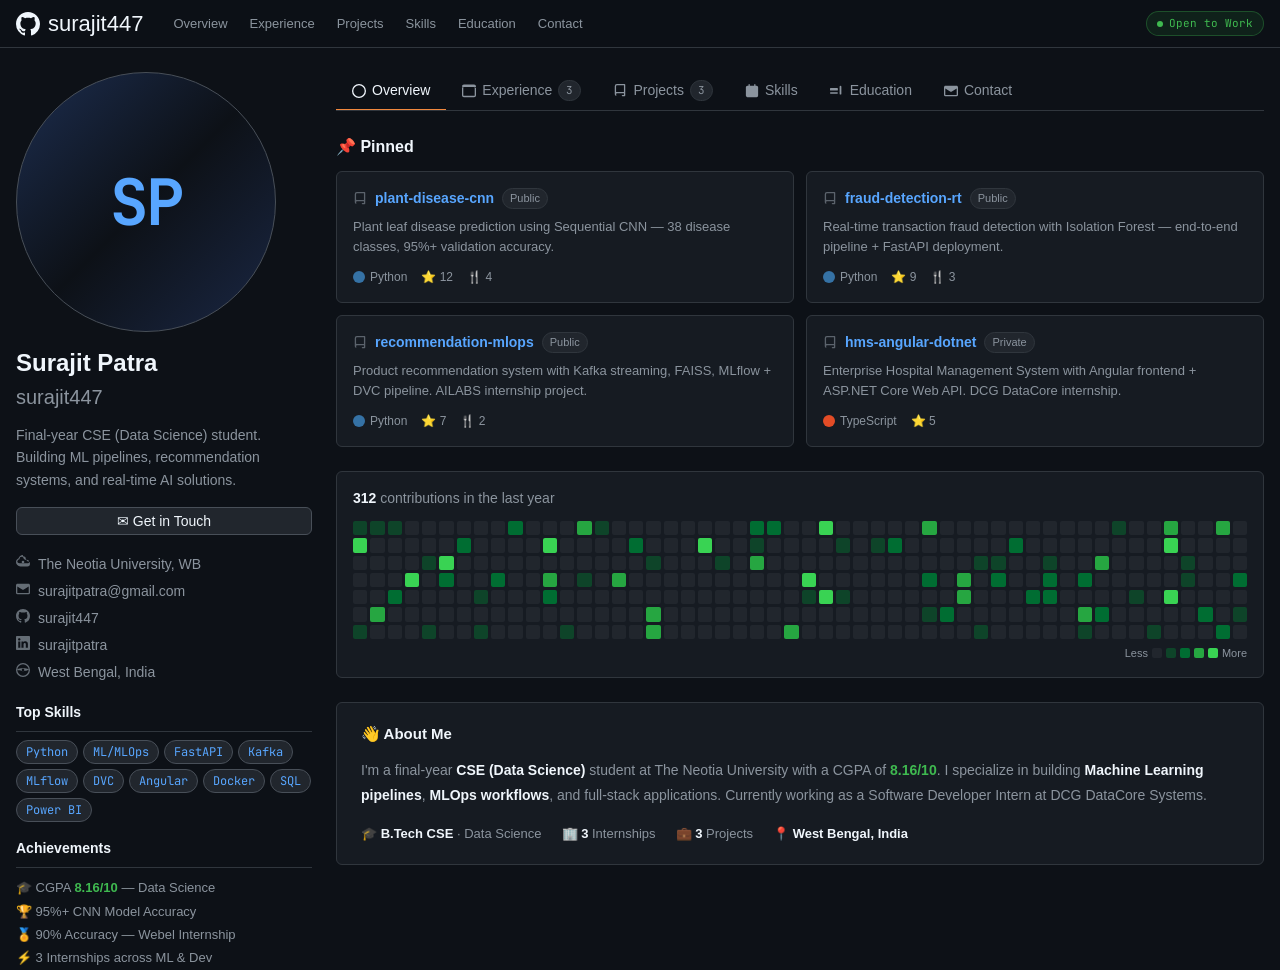
==== index.html @ 97f47a84 "Rename surajit_portfolio.html to index.html" ====
<!DOCTYPE html>
<html lang="en">
<head>
<meta charset="UTF-8">
<meta name="viewport" content="width=device-width, initial-scale=1.0">
<title>surajit447 — GitHub Portfolio</title>
<link href="https://fonts.googleapis.com/css2?family=JetBrains+Mono:wght@400;500&display=swap" rel="stylesheet">
<style>
*,*::before,*::after{box-sizing:border-box;margin:0;padding:0}
:root{
  --bg:#0d1117;
  --bg2:#161b22;
  --bg3:#21262d;
  --bg4:#30363d;
  --border:#30363d;
  --border2:#484f58;
  --text:#f0f6fc;
  --muted:#8b949e;
  --accent:#58a6ff;
  --accent-hover:#79c0ff;
  --green:#3fb950;
  --green2:#238636;
  --green-bg:rgba(35,134,54,0.15);
  --yellow:#e3b341;
  --orange:#f0883e;
  --pink:#ff7b72;
  --purple:#bc8cff;
  --mono:'JetBrains Mono',monospace;
  --sans:-apple-system,BlinkMacSystemFont,'Segoe UI','Noto Sans',Helvetica,Arial,sans-serif;
}
html{scroll-behavior:smooth}
body{font-family:var(--sans);background:var(--bg);color:var(--text);font-size:14px;line-height:1.5;min-height:100vh}
::-webkit-scrollbar{width:6px;height:6px}
::-webkit-scrollbar-track{background:var(--bg)}
::-webkit-scrollbar-thumb{background:var(--bg4);border-radius:3px}
a{color:var(--accent);text-decoration:none}
a:hover{color:var(--accent-hover);text-decoration:underline}

/* ── TOP NAV ── */
#topnav{
  position:sticky;top:0;z-index:200;
  background:rgba(13,17,23,0.95);
  backdrop-filter:blur(10px);
  border-bottom:1px solid var(--border);
  height:48px;display:flex;align-items:center;
  padding:0 16px;gap:12px;
}
.nav-logo{
  display:flex;align-items:center;gap:8px;
  font-size:22px;color:var(--text);margin-right:8px;
}
.nav-links{display:flex;gap:2px;align-items:center}
.nav-item{
  color:var(--muted);font-size:13px;font-weight:500;
  padding:6px 10px;border-radius:6px;cursor:pointer;
  transition:all 0.15s;text-decoration:none;
}
.nav-item:hover{color:var(--text);background:var(--bg3);text-decoration:none}
.nav-item.active{color:var(--text)}
.nav-spacer{flex:1}
.nav-badge{
  background:var(--green-bg);color:var(--green);
  border:1px solid rgba(63,185,80,0.3);
  font-size:11px;font-family:var(--mono);
  padding:3px 10px;border-radius:20px;
  display:flex;align-items:center;gap:6px;
}
.pulse-dot{width:6px;height:6px;border-radius:50%;background:var(--green);animation:pulse 2s infinite}
@keyframes pulse{0%,100%{opacity:1;transform:scale(1)}50%{opacity:.6;transform:scale(1.4)}}

/* ── LAYOUT ── */
.container{max-width:1280px;margin:0 auto;padding:0 16px}
.layout{display:grid;grid-template-columns:296px 1fr;gap:24px;padding-top:24px;align-items:start}

/* ── PROFILE SIDEBAR ── */
.profile-card{position:sticky;top:72px}
.avatar{
  width:100%;aspect-ratio:1;border-radius:50%;
  background:linear-gradient(135deg,#1c2d4f 0%,#0d1117 50%,#1a2744 100%);
  border:1px solid var(--border2);
  display:flex;align-items:center;justify-content:center;
  margin-bottom:16px;overflow:hidden;
  font-size:64px;font-weight:700;color:var(--accent);
  font-family:var(--mono);letter-spacing:-2px;
  max-width:260px;
}
.profile-name{font-size:24px;font-weight:600;color:var(--text);line-height:1.25;margin-bottom:4px}
.profile-handle{font-size:20px;color:var(--muted);font-weight:300;margin-bottom:12px}
.profile-bio{font-size:14px;color:var(--muted);line-height:1.6;margin-bottom:16px}
.follow-btn{
  width:100%;padding:5px 16px;border-radius:6px;
  border:1px solid var(--border2);background:var(--bg3);
  color:var(--text);font-size:14px;font-weight:500;
  cursor:pointer;transition:all 0.15s;margin-bottom:16px;
  font-family:var(--sans);
}
.follow-btn:hover{background:var(--bg4);border-color:var(--border2)}

/* Profile details list */
.profile-details{list-style:none;font-size:14px;margin-bottom:16px}
.profile-details li{
  display:flex;align-items:flex-start;gap:8px;
  color:var(--muted);padding:3px 0;
}
.profile-details li svg{flex-shrink:0;margin-top:1px;opacity:.7}
.profile-details li a{color:var(--muted)}
.profile-details li a:hover{color:var(--accent)}
.pd-text{word-break:break-all}

.profile-section-title{
  font-size:14px;font-weight:600;color:var(--text);
  margin-bottom:8px;padding-bottom:8px;
  border-bottom:1px solid var(--border);
}

/* Skills in sidebar */
.skill-pills{display:flex;flex-wrap:wrap;gap:5px;margin-bottom:16px}
.pill{
  font-size:12px;font-family:var(--mono);
  background:var(--bg3);color:var(--accent);
  border:1px solid var(--border2);
  padding:2px 9px;border-radius:20px;
  transition:all 0.15s;
}
.pill:hover{background:var(--bg4);border-color:var(--accent)}

/* ── MAIN CONTENT ── */
.main-content{}

/* Profile tabs */
.profile-tabs{
  display:flex;border-bottom:1px solid var(--border);
  margin-bottom:24px;gap:0;overflow-x:auto;
}
.tab-item{
  display:flex;align-items:center;gap:6px;
  padding:8px 16px;font-size:14px;
  color:var(--muted);cursor:pointer;
  border-bottom:2px solid transparent;
  margin-bottom:-1px;white-space:nowrap;
  transition:color 0.15s;
}
.tab-item:hover{color:var(--text);background:var(--bg3)}
.tab-item.active{color:var(--text);border-bottom-color:var(--orange);font-weight:500}
.tab-count{
  background:var(--bg3);color:var(--muted);
  font-size:11px;padding:1px 7px;border-radius:20px;
  border:1px solid var(--border);font-family:var(--mono);
}

.tab-pane{display:none}
.tab-pane.active{display:block}

/* ── PINNED / OVERVIEW ── */
.pinned-grid{display:grid;grid-template-columns:1fr 1fr;gap:12px;margin-bottom:24px}
.repo-card{
  background:var(--bg2);border:1px solid var(--border);
  border-radius:6px;padding:16px;
  display:flex;flex-direction:column;gap:8px;
  transition:border-color 0.2s;
}
.repo-card:hover{border-color:var(--border2)}
.repo-header{display:flex;align-items:center;gap:8px}
.repo-icon{font-size:14px;opacity:.6}
.repo-name{font-size:14px;font-weight:600;color:var(--accent)}
.repo-name:hover{text-decoration:underline}
.repo-desc{font-size:13px;color:var(--muted);line-height:1.5;flex:1}
.repo-footer{display:flex;align-items:center;gap:14px;font-size:12px;color:var(--muted);margin-top:4px}
.lang-dot{width:12px;height:12px;border-radius:50%;flex-shrink:0}
.repo-stat{display:flex;align-items:center;gap:4px}
.topic-chip{
  font-size:11px;font-family:var(--mono);
  background:rgba(56,139,253,0.1);color:var(--accent);
  padding:2px 8px;border-radius:20px;
}

/* Contribution section */
.contrib-header{display:flex;justify-content:space-between;align-items:center;margin-bottom:12px}
.contrib-title{font-size:14px;color:var(--muted)}
.contrib-title b{color:var(--text)}
.contrib-grid{
  display:grid;
  grid-template-columns:repeat(52,1fr);
  gap:3px;margin-bottom:6px;
}
.contrib-cell{
  aspect-ratio:1;border-radius:2px;
  background:var(--bg3);
  transition:all 0.1s;cursor:default;
}
.c1{background:#0e4429}
.c2{background:#006d32}
.c3{background:#26a641}
.c4{background:#39d353}
.contrib-legend{display:flex;align-items:center;gap:4px;justify-content:flex-end;font-size:11px;color:var(--muted)}
.legend-cell{width:10px;height:10px;border-radius:2px}

/* ── REPOS / EXPERIENCE ── */
.experience-list{display:flex;flex-direction:column;gap:0;border:1px solid var(--border);border-radius:6px;overflow:hidden;margin-bottom:24px}
.exp-item{
  padding:20px 24px;border-bottom:1px solid var(--border);
  transition:background 0.15s;
}
.exp-item:last-child{border-bottom:none}
.exp-item:hover{background:rgba(255,255,255,0.02)}
.exp-top{display:flex;justify-content:space-between;align-items:flex-start;gap:12px;margin-bottom:6px;flex-wrap:wrap}
.exp-role{font-size:16px;font-weight:600;color:var(--text)}
.exp-date{
  font-family:var(--mono);font-size:12px;color:var(--muted);
  background:var(--bg3);border:1px solid var(--border);
  padding:2px 10px;border-radius:20px;white-space:nowrap;
}
.exp-company{
  font-size:13px;color:var(--accent);font-weight:500;margin-bottom:4px;
}
.exp-project{
  font-family:var(--mono);font-size:12px;color:var(--muted);
  background:var(--bg3);border:1px solid var(--border);
  display:inline-block;padding:2px 8px;border-radius:4px;margin-bottom:12px;
}
.exp-bullets{padding-left:18px;margin-bottom:12px}
.exp-bullets li{color:var(--muted);font-size:13px;margin-bottom:5px;line-height:1.6}
.exp-bullets li strong{color:var(--text);font-weight:500}

/* ── PROJECTS ── */
.projects-list{border:1px solid var(--border);border-radius:6px;overflow:hidden;margin-bottom:24px}
.proj-item{
  padding:20px 24px;border-bottom:1px solid var(--border);
  transition:background 0.15s;
}
.proj-item:last-child{border-bottom:none}
.proj-item:hover{background:rgba(255,255,255,0.02)}
.proj-top2{display:flex;justify-content:space-between;align-items:flex-start;gap:12px;margin-bottom:8px;flex-wrap:wrap}
.proj-name2{
  display:flex;align-items:center;gap:8px;
  font-size:16px;font-weight:600;color:var(--accent);
}
.proj-name2 span{font-size:15px;opacity:.7}
.proj-label{
  font-family:var(--mono);font-size:11px;
  padding:2px 10px;border-radius:20px;
}
.lbl-ml{background:rgba(188,140,255,0.12);color:var(--purple);border:1px solid rgba(188,140,255,0.25)}
.lbl-mlops{background:rgba(63,185,80,0.12);color:var(--green);border:1px solid rgba(63,185,80,0.25)}
.lbl-net{background:rgba(88,166,255,0.12);color:var(--accent);border:1px solid rgba(88,166,255,0.25)}
.proj-desc2{font-size:13px;color:var(--muted);line-height:1.65;margin-bottom:10px}
.proj-metric{
  font-family:var(--mono);font-size:12px;
  color:var(--green);background:var(--green-bg);
  border:1px solid rgba(63,185,80,0.25);
  padding:3px 10px;border-radius:6px;
  display:inline-block;margin-bottom:12px;
}
.chips2{display:flex;flex-wrap:wrap;gap:5px}
.chip2{
  font-family:var(--mono);font-size:11px;
  background:rgba(88,166,255,0.08);color:var(--accent);
  border:1px solid rgba(88,166,255,0.15);
  padding:2px 9px;border-radius:20px;
}

/* ── SKILLS ── */
.skills-section{border:1px solid var(--border);border-radius:6px;overflow:hidden;margin-bottom:24px}
.skill-group{
  padding:16px 24px;border-bottom:1px solid var(--border);
  display:flex;align-items:flex-start;gap:16px;flex-wrap:wrap;
}
.skill-group:last-child{border-bottom:none}
.sg-label{
  font-size:12px;font-family:var(--mono);color:var(--muted);
  width:160px;flex-shrink:0;padding-top:3px;
}
.sg-tags{display:flex;flex-wrap:wrap;gap:6px}
.sg-tag{
  font-family:var(--mono);font-size:12px;
  background:var(--bg3);color:var(--text);
  border:1px solid var(--border2);
  padding:3px 10px;border-radius:6px;
  transition:all 0.15s;
}
.sg-tag:hover{border-color:var(--accent);color:var(--accent);background:rgba(88,166,255,0.05)}

/* ── EDUCATION ── */
.edu-list{display:flex;flex-direction:column;gap:12px;margin-bottom:24px}
.edu-card{
  background:var(--bg2);border:1px solid var(--border);
  border-radius:6px;padding:16px 20px;
  display:flex;justify-content:space-between;align-items:center;
  gap:16px;transition:border-color 0.2s;flex-wrap:wrap;
}
.edu-card:hover{border-color:var(--border2)}
.edu-card.top{border-left:3px solid var(--accent)}
.edu-deg{font-size:15px;font-weight:600;color:var(--text);margin-bottom:2px}
.edu-school{font-size:13px;color:var(--accent);margin-bottom:2px}
.edu-year{font-size:12px;color:var(--muted);font-family:var(--mono)}
.edu-score{text-align:right;flex-shrink:0}
.score-num{font-size:22px;font-weight:700;color:var(--green);font-family:var(--mono);line-height:1}
.score-sub{font-size:11px;color:var(--muted);font-family:var(--mono);margin-top:2px}

/* Workshop cards */
.ws-grid2{display:grid;grid-template-columns:repeat(3,1fr);gap:12px;margin-bottom:24px}
.ws-card2{
  background:var(--bg2);border:1px solid var(--border);
  border-radius:6px;padding:16px;
  transition:border-color 0.2s,transform 0.2s;
}
.ws-card2:hover{border-color:var(--accent);transform:translateY(-2px)}
.ws-emoji{font-size:20px;margin-bottom:10px}
.ws-title2{font-size:13px;font-weight:600;color:var(--text);margin-bottom:6px}
.ws-desc2{font-size:12px;color:var(--muted);line-height:1.6}

/* ── CONTACT ── */
.contact-grid2{display:grid;grid-template-columns:repeat(2,1fr);gap:12px}
.cc2{
  background:var(--bg2);border:1px solid var(--border);
  border-radius:6px;padding:16px 18px;
  display:flex;align-items:center;gap:14px;
  text-decoration:none;transition:all 0.2s;color:var(--text);
}
.cc2:hover{border-color:var(--accent);background:rgba(88,166,255,0.04);text-decoration:none;color:var(--text)}
.cc2-icon{
  width:36px;height:36px;border-radius:6px;
  border:1px solid var(--border2);background:var(--bg3);
  display:flex;align-items:center;justify-content:center;
  font-size:16px;flex-shrink:0;
}
.cc2-lbl{font-size:11px;color:var(--muted);font-family:var(--mono);margin-bottom:2px}
.cc2-val{font-size:13px;color:var(--text);font-weight:500}

/* ── SECTION HEADER ── */
.section-head{
  display:flex;align-items:center;justify-content:space-between;
  margin-bottom:12px;
}
.sh-title{font-size:16px;font-weight:600;color:var(--text)}
.sh-sub{font-size:13px;color:var(--muted)}

/* Divider */
.divider{height:1px;background:var(--border);margin:24px 0}

/* Empty state notice */
.overview-contrib{
  background:var(--bg2);border:1px solid var(--border);
  border-radius:6px;padding:16px;margin-bottom:24px;
}

/* ── MOBILE HAMBURGER ── */
.hamburger{
  display:none;
  background:none;border:1px solid var(--border2);
  border-radius:6px;padding:5px 8px;cursor:pointer;color:var(--text);
  font-size:16px;line-height:1;
}
.mobile-profile{display:none}

/* ── RESPONSIVE ── */
/* Tablet */
@media(max-width:1012px){
  .layout{grid-template-columns:240px 1fr;gap:16px}
  .pinned-grid{grid-template-columns:1fr}
  .ws-grid2{grid-template-columns:1fr 1fr}
}
/* Small tablet / large phone */
@media(max-width:768px){
  .layout{
    grid-template-columns:1fr;
    padding-top:0;
  }
  .profile-card{
    display:none;
    position:fixed;top:48px;left:0;right:0;bottom:0;
    background:var(--bg);z-index:150;
    overflow-y:auto;padding:20px 16px 40px;
    border-top:1px solid var(--border);
  }
  .profile-card.open{display:block}
  .avatar{max-width:80px;font-size:32px;margin-bottom:12px}
  .hamburger{display:block}
  .mobile-profile{
    display:flex;align-items:center;gap:10px;
    padding:12px 16px;border-bottom:1px solid var(--border);
    margin-bottom:0;
  }
  .mp-avatar{
    width:32px;height:32px;border-radius:50%;
    background:linear-gradient(135deg,#1c2d4f,#0d1117);
    border:1px solid var(--border2);
    display:flex;align-items:center;justify-content:center;
    font-size:13px;font-weight:700;color:var(--accent);
    font-family:var(--mono);
  }
  .mp-name{font-size:14px;font-weight:600;color:var(--text)}
  .mp-handle{font-size:12px;color:var(--muted)}
  .main-content{padding:16px}
  .profile-tabs{margin-bottom:16px}
  .ws-grid2{grid-template-columns:1fr}
  .contact-grid2{grid-template-columns:1fr}
  .pinned-grid{grid-template-columns:1fr}
  .nav-links{display:none}
  .container{padding:0}
  .exp-top{flex-direction:column;gap:6px}
  .sg-label{width:100%;margin-bottom:4px}
  .skill-group{flex-direction:column;gap:8px}
}
@media(max-width:480px){
  .profile-name{font-size:20px}
  .tab-item{padding:8px 10px;font-size:13px}
  .exp-role{font-size:14px}
  .proj-name2{font-size:14px}
  .edu-card{flex-direction:column;align-items:flex-start}
  .edu-score{text-align:left}
}

/* Animations */
@keyframes fadeIn{from{opacity:0;transform:translateY(10px)}to{opacity:1;transform:none}}
.tab-pane.active{animation:fadeIn .2s ease}
</style>
</head>
<body>

<!-- TOP NAV -->
<header id="topnav">
  <div class="nav-logo">
    <svg height="24" viewBox="0 0 16 16" width="24" fill="currentColor"><path d="M8 0c4.42 0 8 3.58 8 8a8.013 8.013 0 0 1-5.45 7.59c-.4.08-.55-.17-.55-.38 0-.27.01-1.13.01-2.2 0-.75-.25-1.23-.54-1.48 1.78-.2 3.65-.88 3.65-3.95 0-.88-.31-1.59-.82-2.15.08-.2.36-1.02-.08-2.12 0 0-.67-.22-2.2.82-.64-.18-1.32-.27-2-.27-.68 0-1.36.09-2 .27-1.53-1.03-2.2-.82-2.2-.82-.44 1.1-.16 1.92-.08 2.12-.51.56-.82 1.28-.82 2.15 0 3.06 1.86 3.75 3.64 3.95-.23.2-.44.55-.51 1.07-.46.21-1.61.55-2.33-.66-.15-.24-.6-.83-1.23-.82-.67.01-.27.38.01.53.34.19.73.9.82 1.13.16.45.68 1.31 2.69.94 0 .67.01 1.3.01 1.49 0 .21-.15.45-.55.38A7.995 7.995 0 0 1 0 8c0-4.42 3.58-8 8-8Z"/></svg>
    surajit447
  </div>
  <div class="nav-links">
    <a class="nav-item" href="#overview" onclick="switchTab('overview')">Overview</a>
    <a class="nav-item" href="#experience" onclick="switchTab('experience')">Experience</a>
    <a class="nav-item" href="#projects" onclick="switchTab('projects')">Projects</a>
    <a class="nav-item" href="#skills" onclick="switchTab('skills')">Skills</a>
    <a class="nav-item" href="#education" onclick="switchTab('education')">Education</a>
    <a class="nav-item" href="#contact" onclick="switchTab('contact')">Contact</a>
  </div>
  <div class="nav-spacer"></div>
  <div class="nav-badge"><span class="pulse-dot"></span>Open to Work</div>
  <button class="hamburger" id="mobileMenuBtn" onclick="toggleMobile()" aria-label="Menu">☰</button>
</header>

<!-- MOBILE PROFILE STRIP -->
<div class="mobile-profile">
  <div class="mp-avatar">SP</div>
  <div>
    <div class="mp-name">Surajit Patra</div>
    <div class="mp-handle">@surajit447 · ML / MLOps Engineer</div>
  </div>
</div>

<div class="container">
<div class="layout">

  <!-- ── PROFILE SIDEBAR ── -->
  <aside class="profile-card" id="profileSidebar">
    <div class="avatar">SP</div>
    <h1 class="profile-name">Surajit Patra</h1>
    <p class="profile-handle">surajit447</p>
    <p class="profile-bio">Final-year CSE (Data Science) student. Building ML pipelines, recommendation systems, and real-time AI solutions.</p>
    <button class="follow-btn" onclick="alert('Email: surajitpatra@gmail.com')">✉ Get in Touch</button>

    <ul class="profile-details">
      <li>
        <svg width="14" height="14" viewBox="0 0 16 16" fill="currentColor"><path d="M8 9.5a1.5 1.5 0 1 0 0-3 1.5 1.5 0 0 0 0 3Z"/><path d="M8 0a5.53 5.53 0 0 0-3.594 1.342c-.766.66-1.321 1.52-1.464 2.383C1.266 4.562 0 6.105 0 8a5 5 0 0 0 5 5h8a3 3 0 1 0 0-6 2 2 0 0 0-.5-.034 5.98 5.98 0 0 0-.17-.625A4.09 4.09 0 0 0 13 6h-.75A4.75 4.75 0 0 1 8 0Zm0 1.5a3.25 3.25 0 0 1 3.25 3.25v.75h1.25a2.5 2.5 0 0 1 2.5 2.5A1.5 1.5 0 0 1 13.5 9.5H5A3.5 3.5 0 0 1 1.5 8c0-1.56 1.059-2.875 2.5-3.125v-.25a2.5 2.5 0 0 1 2.5-2.5 2.52 2.52 0 0 1 1.5.5Z"/></svg>
        <span class="pd-text">The Neotia University, WB</span>
      </li>
      <li>
        <svg width="14" height="14" viewBox="0 0 16 16" fill="currentColor"><path d="M1.75 2h12.5c.966 0 1.75.784 1.75 1.75v8.5A1.75 1.75 0 0 1 14.25 14H1.75A1.75 1.75 0 0 1 0 12.25v-8.5C0 2.784.784 2 1.75 2ZM1.5 12.251c0 .138.112.25.25.25h12.5a.25.25 0 0 0 .25-.25V5.06l-5.505 3.567a1.748 1.748 0 0 1-1.99 0L1.5 5.06v7.191Zm13-8.181L8.447 7.882a.25.25 0 0 1-.284 0L1.5 4.07v-.32a.25.25 0 0 1 .25-.25h12.5a.25.25 0 0 1 .25.25v.32Z"/></svg>
        <a href="mailto:surajitpatra@gmail.com" class="pd-text">surajitpatra@gmail.com</a>
      </li>
      <li>
        <svg width="14" height="14" viewBox="0 0 16 16" fill="currentColor"><path d="M8 0c4.42 0 8 3.58 8 8a8.013 8.013 0 0 1-5.45 7.59c-.4.08-.55-.17-.55-.38 0-.27.01-1.13.01-2.2 0-.75-.25-1.23-.54-1.48 1.78-.2 3.65-.88 3.65-3.95 0-.88-.31-1.59-.82-2.15.08-.2.36-1.02-.08-2.12 0 0-.67-.22-2.2.82-.64-.18-1.32-.27-2-.27-.68 0-1.36.09-2 .27-1.53-1.03-2.2-.82-2.2-.82-.44 1.1-.16 1.92-.08 2.12-.51.56-.82 1.28-.82 2.15 0 3.06 1.86 3.75 3.64 3.95-.23.2-.44.55-.51 1.07-.46.21-1.61.55-2.33-.66-.15-.24-.6-.83-1.23-.82-.67.01-.27.38.01.53.34.19.73.9.82 1.13.16.45.68 1.31 2.69.94 0 .67.01 1.3.01 1.49 0 .21-.15.45-.55.38A7.995 7.995 0 0 1 0 8c0-4.42 3.58-8 8-8Z"/></svg>
        <a href="https://github.com/surajit447" target="_blank" class="pd-text">surajit447</a>
      </li>
      <li>
        <svg width="14" height="14" viewBox="0 0 16 16" fill="currentColor"><path d="M0 1.146C0 .513.526 0 1.175 0h13.65C15.474 0 16 .513 16 1.146v13.708c0 .633-.526 1.146-1.175 1.146H1.175C.526 16 0 15.487 0 14.854zm4.943 12.248V6.169H2.542v7.225zm-1.2-8.212c.837 0 1.358-.554 1.358-1.248-.015-.709-.52-1.248-1.342-1.248S2.4 3.226 2.4 3.934c0 .694.521 1.248 1.327 1.248zm4.908 8.212V9.359c0-.216.016-.432.08-.586.173-.431.568-.878 1.232-.878.869 0 1.216.662 1.216 1.634v3.865h2.401V9.25c0-2.22-1.184-3.252-2.764-3.252-1.274 0-1.845.7-2.165 1.193v.025h-.016l.016-.025V6.169h-2.4c.03.678 0 7.225 0 7.225z"/></svg>
        <a href="https://linkedin.com/in/surajitpatra" target="_blank" class="pd-text">surajitpatra</a>
      </li>
      <li>
        <svg width="14" height="14" viewBox="0 0 16 16" fill="currentColor"><path d="M8 9.5a1.5 1.5 0 1 0 0-3 1.5 1.5 0 0 0 0 3ZM1.679 7.932a.25.25 0 0 1 0-.864C3.215 6.498 5.043 6 8 6s4.785.498 6.321 1.068a.25.25 0 0 1 0 .864C12.785 8.502 10.957 9 8 9s-4.785-.498-6.321-1.068Z"/><path d="M8 0a8 8 0 1 0 0 16A8 8 0 0 0 8 0ZM1.5 8a6.5 6.5 0 1 1 13 0 6.5 6.5 0 0 1-13 0Z"/></svg>
        <span class="pd-text">West Bengal, India</span>
      </li>
    </ul>

    <div class="profile-section-title">Top Skills</div>
    <div class="skill-pills">
      <span class="pill">Python</span>
      <span class="pill">ML/MLOps</span>
      <span class="pill">FastAPI</span>
      <span class="pill">Kafka</span>
      <span class="pill">MLflow</span>
      <span class="pill">DVC</span>
      <span class="pill">Angular</span>
      <span class="pill">Docker</span>
      <span class="pill">SQL</span>
      <span class="pill">Power BI</span>
    </div>

    <div class="profile-section-title">Achievements</div>
    <div style="font-size:13px;color:var(--muted);line-height:1.8">
      🎓 CGPA <b style="color:var(--green)">8.16/10</b> — Data Science<br>
      🏆 95%+ CNN Model Accuracy<br>
      🏅 90% Accuracy — Webel Internship<br>
      ⚡ 3 Internships across ML & Dev
    </div>
  </aside>

  <!-- ── MAIN CONTENT ── -->
  <div class="main-content" id="mainContent">

    <!-- TABS -->
    <div class="profile-tabs" role="tablist">
      <div class="tab-item active" onclick="switchTab('overview')" id="tab-overview">
        <svg width="14" height="14" viewBox="0 0 16 16" fill="currentColor"><path d="M8 0a8 8 0 1 0 0 16A8 8 0 0 0 8 0ZM1.5 8a6.5 6.5 0 1 1 13 0 6.5 6.5 0 0 1-13 0Z"/></svg>
        Overview
      </div>
      <div class="tab-item" onclick="switchTab('experience')" id="tab-experience">
        <svg width="14" height="14" viewBox="0 0 16 16" fill="currentColor"><path d="M0 12.75C0 13.993.991 15 2.22 15h11.56C15.009 15 16 13.993 16 12.75V4.5h-.5a.5.5 0 0 1 0-1H16v-.75C16 1.507 15.009.5 13.78.5H2.22C.991.5 0 1.507 0 2.75V3h.5a.5.5 0 0 1 0 1H0v8.75Zm14.5-9.25v9.25a.75.75 0 0 1-.72.75H2.22a.75.75 0 0 1-.72-.75V3.5h13Z"/></svg>
        Experience
        <span class="tab-count">3</span>
      </div>
      <div class="tab-item" onclick="switchTab('projects')" id="tab-projects">
        <svg width="14" height="14" viewBox="0 0 16 16" fill="currentColor"><path d="M2 2.5A2.5 2.5 0 0 1 4.5 0h8.75a.75.75 0 0 1 .75.75v12.5a.75.75 0 0 1-.75.75h-2.5a.75.75 0 0 1 0-1.5h1.75v-2h-8a1 1 0 0 0-.714 1.7.75.75 0 1 1-1.072 1.05A2.495 2.495 0 0 1 2 11.5Zm10.5-1h-8a1 1 0 0 0-1 1v6.708A2.486 2.486 0 0 1 4.5 9h8Z"/></svg>
        Projects
        <span class="tab-count">3</span>
      </div>
      <div class="tab-item" onclick="switchTab('skills')" id="tab-skills">
        <svg width="14" height="14" viewBox="0 0 16 16" fill="currentColor"><path d="M5.5.75a.75.75 0 0 0-1.5 0V2H2.75A1.75 1.75 0 0 0 1 3.75v9.5c0 .966.784 1.75 1.75 1.75h10.5A1.75 1.75 0 0 0 15 13.25v-9.5A1.75 1.75 0 0 0 13.25 2H12V.75a.75.75 0 0 0-1.5 0V2h-5V.75Zm7.75 3.25H2.75a.25.25 0 0 0-.25.25V6h11V4.25a.25.25 0 0 0-.25-.25ZM2.5 7.5v5.75c0 .138.112.25.25.25h10.5a.25.25 0 0 0 .25-.25V7.5Z"/></svg>
        Skills
      </div>
      <div class="tab-item" onclick="switchTab('education')" id="tab-education">
        <svg width="14" height="14" viewBox="0 0 16 16" fill="currentColor"><path d="M0 5.25a.75.75 0 0 1 .75-.75h7.5A.75.75 0 0 1 9 5.25v1.5a.75.75 0 0 1-.75.75h-7.5A.75.75 0 0 1 0 6.75v-1.5ZM0 10.25a.75.75 0 0 1 .75-.75h7.5a.75.75 0 0 1 0 1.5h-7.5a.75.75 0 0 1-.75-.75ZM13 3a1 1 0 1 0-2 0v8a1 1 0 1 0 2 0V3Z"/></svg>
        Education
      </div>
      <div class="tab-item" onclick="switchTab('contact')" id="tab-contact">
        <svg width="14" height="14" viewBox="0 0 16 16" fill="currentColor"><path d="M1.75 2h12.5c.966 0 1.75.784 1.75 1.75v8.5A1.75 1.75 0 0 1 14.25 14H1.75A1.75 1.75 0 0 1 0 12.25v-8.5C0 2.784.784 2 1.75 2ZM1.5 12.251c0 .138.112.25.25.25h12.5a.25.25 0 0 0 .25-.25V5.06l-5.505 3.567a1.748 1.748 0 0 1-1.99 0L1.5 5.06v7.191Zm13-8.181L8.447 7.882a.25.25 0 0 1-.284 0L1.5 4.07v-.32a.25.25 0 0 1 .25-.25h12.5a.25.25 0 0 1 .25.25v.32Z"/></svg>
        Contact
      </div>
    </div>

    <!-- ══ OVERVIEW TAB ══ -->
    <div class="tab-pane active" id="pane-overview">

      <!-- Pinned Repos -->
      <div class="section-head">
        <span class="sh-title">📌 Pinned</span>
      </div>
      <div class="pinned-grid" style="margin-bottom:24px">
        <div class="repo-card">
          <div class="repo-header">
            <svg class="repo-icon" width="14" height="14" viewBox="0 0 16 16" fill="var(--muted)"><path d="M2 2.5A2.5 2.5 0 0 1 4.5 0h8.75a.75.75 0 0 1 .75.75v12.5a.75.75 0 0 1-.75.75h-2.5a.75.75 0 0 1 0-1.5h1.75v-2h-8a1 1 0 0 0-.714 1.7.75.75 0 1 1-1.072 1.05A2.495 2.495 0 0 1 2 11.5Zm10.5-1h-8a1 1 0 0 0-1 1v6.708A2.486 2.486 0 0 1 4.5 9h8Z"/></svg>
            <span class="repo-name">plant-disease-cnn</span>
            <span style="background:var(--bg3);color:var(--muted);border:1px solid var(--border);font-size:11px;padding:1px 7px;border-radius:20px">Public</span>
          </div>
          <p class="repo-desc">Plant leaf disease prediction using Sequential CNN — 38 disease classes, 95%+ validation accuracy.</p>
          <div class="repo-footer">
            <span style="display:flex;align-items:center;gap:5px"><span class="lang-dot" style="background:#3572A5"></span>Python</span>
            <span class="repo-stat">⭐ 12</span>
            <span class="repo-stat">🍴 4</span>
          </div>
        </div>
        <div class="repo-card">
          <div class="repo-header">
            <svg class="repo-icon" width="14" height="14" viewBox="0 0 16 16" fill="var(--muted)"><path d="M2 2.5A2.5 2.5 0 0 1 4.5 0h8.75a.75.75 0 0 1 .75.75v12.5a.75.75 0 0 1-.75.75h-2.5a.75.75 0 0 1 0-1.5h1.75v-2h-8a1 1 0 0 0-.714 1.7.75.75 0 1 1-1.072 1.05A2.495 2.495 0 0 1 2 11.5Zm10.5-1h-8a1 1 0 0 0-1 1v6.708A2.486 2.486 0 0 1 4.5 9h8Z"/></svg>
            <span class="repo-name">fraud-detection-rt</span>
            <span style="background:var(--bg3);color:var(--muted);border:1px solid var(--border);font-size:11px;padding:1px 7px;border-radius:20px">Public</span>
          </div>
          <p class="repo-desc">Real-time transaction fraud detection with Isolation Forest — end-to-end pipeline + FastAPI deployment.</p>
          <div class="repo-footer">
            <span style="display:flex;align-items:center;gap:5px"><span class="lang-dot" style="background:#3572A5"></span>Python</span>
            <span class="repo-stat">⭐ 9</span>
            <span class="repo-stat">🍴 3</span>
          </div>
        </div>
        <div class="repo-card">
          <div class="repo-header">
            <svg class="repo-icon" width="14" height="14" viewBox="0 0 16 16" fill="var(--muted)"><path d="M2 2.5A2.5 2.5 0 0 1 4.5 0h8.75a.75.75 0 0 1 .75.75v12.5a.75.75 0 0 1-.75.75h-2.5a.75.75 0 0 1 0-1.5h1.75v-2h-8a1 1 0 0 0-.714 1.7.75.75 0 1 1-1.072 1.05A2.495 2.495 0 0 1 2 11.5Zm10.5-1h-8a1 1 0 0 0-1 1v6.708A2.486 2.486 0 0 1 4.5 9h8Z"/></svg>
            <span class="repo-name">recommendation-mlops</span>
            <span style="background:var(--bg3);color:var(--muted);border:1px solid var(--border);font-size:11px;padding:1px 7px;border-radius:20px">Public</span>
          </div>
          <p class="repo-desc">Product recommendation system with Kafka streaming, FAISS, MLflow + DVC pipeline. AILABS internship project.</p>
          <div class="repo-footer">
            <span style="display:flex;align-items:center;gap:5px"><span class="lang-dot" style="background:#3572A5"></span>Python</span>
            <span class="repo-stat">⭐ 7</span>
            <span class="repo-stat">🍴 2</span>
          </div>
        </div>
        <div class="repo-card">
          <div class="repo-header">
            <svg class="repo-icon" width="14" height="14" viewBox="0 0 16 16" fill="var(--muted)"><path d="M2 2.5A2.5 2.5 0 0 1 4.5 0h8.75a.75.75 0 0 1 .75.75v12.5a.75.75 0 0 1-.75.75h-2.5a.75.75 0 0 1 0-1.5h1.75v-2h-8a1 1 0 0 0-.714 1.7.75.75 0 1 1-1.072 1.05A2.495 2.495 0 0 1 2 11.5Zm10.5-1h-8a1 1 0 0 0-1 1v6.708A2.486 2.486 0 0 1 4.5 9h8Z"/></svg>
            <span class="repo-name">hms-angular-dotnet</span>
            <span style="background:var(--bg3);color:var(--muted);border:1px solid var(--border);font-size:11px;padding:1px 7px;border-radius:20px">Private</span>
          </div>
          <p class="repo-desc">Enterprise Hospital Management System with Angular frontend + ASP.NET Core Web API. DCG DataCore internship.</p>
          <div class="repo-footer">
            <span style="display:flex;align-items:center;gap:5px"><span class="lang-dot" style="background:#e34c26"></span>TypeScript</span>
            <span class="repo-stat">⭐ 5</span>
          </div>
        </div>
      </div>

      <!-- Contribution Graph -->
      <div class="overview-contrib">
        <div class="contrib-header">
          <span class="contrib-title"><b id="contribCount">312</b> contributions in the last year</span>
        </div>
        <div class="contrib-grid" id="contribGrid"></div>
        <div class="contrib-legend">
          <span>Less</span>
          <div class="legend-cell" style="background:var(--bg3)"></div>
          <div class="legend-cell" style="background:#0e4429"></div>
          <div class="legend-cell" style="background:#006d32"></div>
          <div class="legend-cell" style="background:#26a641"></div>
          <div class="legend-cell" style="background:#39d353"></div>
          <span>More</span>
        </div>
      </div>

      <!-- Bio summary -->
      <div style="background:var(--bg2);border:1px solid var(--border);border-radius:6px;padding:20px 24px;">
        <div style="font-size:15px;font-weight:600;color:var(--text);margin-bottom:12px;display:flex;align-items:center;gap:8px;">
          👋 About Me
        </div>
        <p style="color:var(--muted);font-size:14px;line-height:1.8;margin-bottom:16px;">
          I'm a final-year <strong style="color:var(--text)">CSE (Data Science)</strong> student at The Neotia University with a CGPA of <strong style="color:var(--green)">8.16/10</strong>. 
          I specialize in building <strong style="color:var(--text)">Machine Learning pipelines</strong>, <strong style="color:var(--text)">MLOps workflows</strong>, and 
          full-stack applications. Currently working as a Software Developer Intern at DCG DataCore Systems.
        </p>
        <div style="display:flex;flex-wrap:wrap;gap:20px;font-size:13px;color:var(--muted)">
          <span>🎓 <strong style="color:var(--text)">B.Tech CSE</strong> · Data Science</span>
          <span>🏢 <strong style="color:var(--text)">3</strong> Internships</span>
          <span>💼 <strong style="color:var(--text)">3</strong> Projects</span>
          <span>📍 <strong style="color:var(--text)">West Bengal, India</strong></span>
        </div>
      </div>
    </div>

    <!-- ══ EXPERIENCE TAB ══ -->
    <div class="tab-pane" id="pane-experience">
      <div class="experience-list">

        <div class="exp-item">
          <div class="exp-top">
            <span class="exp-role">💼 Software Developer Intern</span>
            <span class="exp-date">Jan 2026 – Jul 2026</span>
          </div>
          <div class="exp-company">DCG DataCore Systems (India) Pvt. Ltd.</div>
          <span class="exp-project">⚙ Hospital Management System Development</span>
          <ul class="exp-bullets">
            <li>Developed and maintained enterprise healthcare modules using <strong>Angular</strong> and <strong>ASP.NET Core Web API</strong>.</li>
            <li>Designed responsive UIs, integrated REST APIs, and implemented role-based workflows for hospital operations.</li>
            <li>Worked with <strong>SQL Server</strong>, documented APIs using Swagger, managed code using Git.</li>
            <li>Collaborated with senior developers to enhance performance and deliver production-ready features.</li>
          </ul>
          <div class="chips2">
            <span class="chip2">Angular</span><span class="chip2">ASP.NET Core</span>
            <span class="chip2">SQL Server</span><span class="chip2">Swagger</span>
            <span class="chip2">REST API</span><span class="chip2">Git</span>
          </div>
        </div>

        <div class="exp-item">
          <div class="exp-top">
            <span class="exp-role">🤖 MLOps Intern</span>
            <span class="exp-date">Jun 2025 – Jul 2025</span>
          </div>
          <div class="exp-company">AILABS</div>
          <span class="exp-project">⚙ Product Recommendation System with Real-time Inference</span>
          <ul class="exp-bullets">
            <li>Built a product recommendation system using <strong>collaborative filtering</strong> with KNN and FAISS models.</li>
            <li>Set up complete MLOps pipeline — <strong>DVC</strong> for data versioning, <strong>MLflow</strong> for experiment tracking.</li>
            <li>Enabled real-time streaming inference with <strong>Apache Kafka</strong> and fast retrieval via Redis/FAISS.</li>
            <li>Deployed inference system using <strong>FastAPI</strong> for REST serving with live event consumption pipeline.</li>
          </ul>
          <div class="chips2">
            <span class="chip2">MLflow</span><span class="chip2">DVC</span>
            <span class="chip2">Kafka</span><span class="chip2">FAISS</span>
            <span class="chip2">FastAPI</span><span class="chip2">KNN</span><span class="chip2">Redis</span>
          </div>
        </div>

        <div class="exp-item">
          <div class="exp-top">
            <span class="exp-role">🧠 Machine Learning Intern</span>
            <span class="exp-date">Jun 2024 – Jul 2024</span>
          </div>
          <div class="exp-company">Webel</div>
          <span class="exp-project">⚙ Favourite Fastfood Predictor</span>
          <ul class="exp-bullets">
            <li>Developed an ML model to predict favourite fast food using demographic data.</li>
            <li>Applied <strong>Decision Tree</strong> and <strong>KNN</strong> algorithms — achieved <strong style="color:var(--green)">90% accuracy</strong>.</li>
            <li>Performed EDA to extract feature insights and guide model selection.</li>
          </ul>
          <div class="chips2">
            <span class="chip2">Python</span><span class="chip2">Decision Tree</span>
            <span class="chip2">KNN</span><span class="chip2">EDA</span><span class="chip2">Scikit-learn</span>
          </div>
        </div>

      </div>

      <!-- Workshops -->
      <div class="section-head" style="margin-top:8px">
        <span class="sh-title">🎓 Workshops & Training</span>
      </div>
      <div class="ws-grid2">
        <div class="ws-card2">
          <div class="ws-emoji">📊</div>
          <div class="ws-title2">Business Analytics — Tableau / Power BI</div>
          <div class="ws-desc2">Built interactive dashboards, reports, and data visualizations to derive business insights.</div>
        </div>
        <div class="ws-card2">
          <div class="ws-emoji">🚀</div>
          <div class="ws-title2">ML/DL Deployment with FastAPI</div>
          <div class="ws-desc2">Practical healthcare ML deployment — model serving via APIs and business deployment workflows.</div>
        </div>
        <div class="ws-card2">
          <div class="ws-emoji">📈</div>
          <div class="ws-title2">Introduction to R</div>
          <div class="ws-desc2">Data analysis scripting, dataset exploration, and result visualization using R.</div>
        </div>
      </div>
    </div>

    <!-- ══ PROJECTS TAB ══ -->
    <div class="tab-pane" id="pane-projects">
      <div class="projects-list">

        <div class="proj-item">
          <div class="proj-top2">
            <div class="proj-name2">
              <span>🌿</span>
              <a href="#" style="color:var(--accent)">plant-disease-cnn</a>
            </div>
            <span class="proj-label lbl-ml">Deep Learning</span>
          </div>
          <div class="proj-metric">✓ 95%+ Validation Accuracy · 38 Disease Classes</div>
          <p class="proj-desc2">
            Plant leaf disease prediction system using a <strong style="color:var(--text)">Sequential Convolutional Neural Network (CNN)</strong> architecture.
            Trained on a large dataset covering 38 disease classes with over 95% validation accuracy — production-ready performance.
          </p>
          <div class="chips2">
            <span class="chip2">Python</span><span class="chip2">TensorFlow</span>
            <span class="chip2">CNN</span><span class="chip2">Keras</span><span class="chip2">Image Classification</span>
          </div>
        </div>

        <div class="proj-item">
          <div class="proj-top2">
            <div class="proj-name2">
              <span>🔐</span>
              <a href="#" style="color:var(--accent)">fraud-detection-rt</a>
            </div>
            <span class="proj-label lbl-mlops">MLOps</span>
          </div>
          <div class="proj-metric">✓ End-to-end ML Pipeline · Real-time Inference</div>
          <p class="proj-desc2">
            Real-time transaction fraud detection using <strong style="color:var(--text)">Isolation Forest</strong> for anomaly identification.
            Full pipeline: data preprocessing → model training → <strong style="color:var(--text)">REST API deployment</strong> → live fraud prediction for incoming transactions.
          </p>
          <div class="chips2">
            <span class="chip2">Python</span><span class="chip2">Isolation Forest</span>
            <span class="chip2">FastAPI</span><span class="chip2">REST API</span><span class="chip2">Anomaly Detection</span>
          </div>
        </div>

        <div class="proj-item">
          <div class="proj-top2">
            <div class="proj-name2">
              <span>🌐</span>
              <a href="#" style="color:var(--accent)">soho-network-design</a>
            </div>
            <span class="proj-label lbl-net">Networking</span>
          </div>
          <div class="proj-metric">✓ Multi-Area Office Network · DHCP Configured</div>
          <p class="proj-desc2">
            Designed and built a functional small multi-area office network demonstrating core networking principles.
            Implemented hierarchical <strong style="color:var(--text)">IP addressing with subnetting</strong> and DHCP scope segmentation for automated address allocation.
          </p>
          <div class="chips2">
            <span class="chip2">Packet Tracer</span><span class="chip2">Subnetting</span>
            <span class="chip2">DHCP</span><span class="chip2">IP Addressing</span><span class="chip2">Network Design</span>
          </div>
        </div>

      </div>
    </div>

    <!-- ══ SKILLS TAB ══ -->
    <div class="tab-pane" id="pane-skills">
      <div class="skills-section">
        <div class="skill-group">
          <div class="sg-label">Programming Languages</div>
          <div class="sg-tags">
            <span class="sg-tag">Python</span><span class="sg-tag">Java</span>
            <span class="sg-tag">JavaScript</span><span class="sg-tag">TypeScript</span>
            <span class="sg-tag">C</span><span class="sg-tag">C#</span>
          </div>
        </div>
        <div class="skill-group">
          <div class="sg-label">ML / MLOps</div>
          <div class="sg-tags">
            <span class="sg-tag">Scikit-learn</span><span class="sg-tag">TensorFlow</span>
            <span class="sg-tag">MLflow</span><span class="sg-tag">DVC</span>
            <span class="sg-tag">Apache Kafka</span><span class="sg-tag">FAISS</span>
            <span class="sg-tag">FastAPI</span><span class="sg-tag">Anaconda</span>
          </div>
        </div>
        <div class="skill-group">
          <div class="sg-label">Web Technologies</div>
          <div class="sg-tags">
            <span class="sg-tag">Angular</span><span class="sg-tag">ASP.NET Core</span>
            <span class="sg-tag">REST APIs</span><span class="sg-tag">HTML / CSS</span>
            <span class="sg-tag">Swagger</span><span class="sg-tag">Postman</span>
          </div>
        </div>
        <div class="skill-group">
          <div class="sg-label">Databases & Infra</div>
          <div class="sg-tags">
            <span class="sg-tag">PostgreSQL</span><span class="sg-tag">SQL Server</span>
            <span class="sg-tag">Docker</span><span class="sg-tag">Git</span>
          </div>
        </div>
        <div class="skill-group">
          <div class="sg-label">Analytics & BI</div>
          <div class="sg-tags">
            <span class="sg-tag">Power BI</span><span class="sg-tag">Tableau</span>
            <span class="sg-tag">Excel</span><span class="sg-tag">R</span>
          </div>
        </div>
        <div class="skill-group">
          <div class="sg-label">Concepts</div>
          <div class="sg-tags">
            <span class="sg-tag">Machine Learning</span><span class="sg-tag">MLOps</span>
            <span class="sg-tag">Deep Learning</span><span class="sg-tag">Microservices</span>
            <span class="sg-tag">Networking</span><span class="sg-tag">Linux</span>
            <span class="sg-tag">Windows</span>
          </div>
        </div>
      </div>

      <!-- Language stats -->
      <div style="background:var(--bg2);border:1px solid var(--border);border-radius:6px;padding:20px 24px">
        <div style="font-size:14px;font-weight:600;color:var(--text);margin-bottom:16px">Language Distribution</div>
        <div style="display:flex;height:8px;border-radius:4px;overflow:hidden;gap:2px;margin-bottom:12px">
          <div style="flex:5;background:#3572A5;border-radius:4px 0 0 4px"></div>
          <div style="flex:2;background:#b07219"></div>
          <div style="flex:1.5;background:#512bd4"></div>
          <div style="flex:1;background:#f1e05a"></div>
          <div style="flex:.5;background:#555555;border-radius:0 4px 4px 0"></div>
        </div>
        <div style="display:flex;flex-wrap:wrap;gap:14px;font-size:12px;color:var(--muted)">
          <span style="display:flex;align-items:center;gap:5px"><span style="width:10px;height:10px;border-radius:50%;background:#3572A5;display:inline-block"></span>Python <b style="color:var(--text)">50%</b></span>
          <span style="display:flex;align-items:center;gap:5px"><span style="width:10px;height:10px;border-radius:50%;background:#b07219;display:inline-block"></span>Java <b style="color:var(--text)">20%</b></span>
          <span style="display:flex;align-items:center;gap:5px"><span style="width:10px;height:10px;border-radius:50%;background:#512bd4;display:inline-block"></span>C# <b style="color:var(--text)">15%</b></span>
          <span style="display:flex;align-items:center;gap:5px"><span style="width:10px;height:10px;border-radius:50%;background:#f1e05a;display:inline-block"></span>JS/TS <b style="color:var(--text)">10%</b></span>
          <span style="display:flex;align-items:center;gap:5px"><span style="width:10px;height:10px;border-radius:50%;background:#555;display:inline-block"></span>Other <b style="color:var(--text)">5%</b></span>
        </div>
      </div>
    </div>

    <!-- ══ EDUCATION TAB ══ -->
    <div class="tab-pane" id="pane-education">
      <div class="edu-list">
        <div class="edu-card top">
          <div>
            <div class="edu-deg">B.Tech — CSE (Data Science)</div>
            <div class="edu-school">The Neotia University</div>
            <div class="edu-year">2022 – Present · Final Year</div>
          </div>
          <div class="edu-score">
            <div class="score-num">8.16</div>
            <div class="score-sub">CGPA / 10.0</div>
          </div>
        </div>
        <div class="edu-card">
          <div>
            <div class="edu-deg">Class XII — Science Stream</div>
            <div class="edu-school">WBCHSE Board</div>
            <div class="edu-year">2022</div>
          </div>
          <div class="edu-score">
            <div class="score-num">89.4<span style="font-size:14px;color:var(--muted)">%</span></div>
            <div class="score-sub">447 / 500</div>
          </div>
        </div>
        <div class="edu-card">
          <div>
            <div class="edu-deg">Class X</div>
            <div class="edu-school">WBBSE Board</div>
            <div class="edu-year">2020</div>
          </div>
          <div class="edu-score">
            <div class="score-num">78.8<span style="font-size:14px;color:var(--muted)">%</span></div>
            <div class="score-sub">552 / 700</div>
          </div>
        </div>
      </div>

      <div class="section-head">
        <span class="sh-title">🎓 Workshops</span>
      </div>
      <div class="ws-grid2">
        <div class="ws-card2">
          <div class="ws-emoji">📊</div>
          <div class="ws-title2">Business Analytics — Tableau / Power BI</div>
          <div class="ws-desc2">Created interactive dashboards and reports to derive actionable business insights from raw data.</div>
        </div>
        <div class="ws-card2">
          <div class="ws-emoji">🚀</div>
          <div class="ws-title2">ML/DL Deployment with FastAPI</div>
          <div class="ws-desc2">Learned model serving via REST APIs and deployment workflows for healthcare ML applications.</div>
        </div>
        <div class="ws-card2">
          <div class="ws-emoji">📈</div>
          <div class="ws-title2">Introduction to R</div>
          <div class="ws-desc2">Covered R scripting, dataset analysis, and statistical visualization for data science tasks.</div>
        </div>
      </div>
    </div>

    <!-- ══ CONTACT TAB ══ -->
    <div class="tab-pane" id="pane-contact">
      <div style="background:var(--bg2);border:1px solid var(--border);border-radius:6px;padding:20px 24px;margin-bottom:20px">
        <div style="font-size:15px;font-weight:600;color:var(--text);margin-bottom:8px">📬 Let's Connect</div>
        <p style="font-size:14px;color:var(--muted);line-height:1.7">
          I'm actively looking for ML Engineering, MLOps, Data Science, and Full Stack Developer roles.
          Feel free to reach out — I respond within 24 hours.
        </p>
      </div>
      <div class="contact-grid2">
        <a class="cc2" href="mailto:surajitpatra@gmail.com">
          <div class="cc2-icon">✉</div>
          <div><div class="cc2-lbl">Email</div><div class="cc2-val">surajitpatra@gmail.com</div></div>
        </a>
        <a class="cc2" href="https://github.com/surajit447" target="_blank">
          <div class="cc2-icon" style="font-size:18px">
            <svg width="18" height="18" viewBox="0 0 16 16" fill="currentColor"><path d="M8 0c4.42 0 8 3.58 8 8a8.013 8.013 0 0 1-5.45 7.59c-.4.08-.55-.17-.55-.38 0-.27.01-1.13.01-2.2 0-.75-.25-1.23-.54-1.48 1.78-.2 3.65-.88 3.65-3.95 0-.88-.31-1.59-.82-2.15.08-.2.36-1.02-.08-2.12 0 0-.67-.22-2.2.82-.64-.18-1.32-.27-2-.27-.68 0-1.36.09-2 .27-1.53-1.03-2.2-.82-2.2-.82-.44 1.1-.16 1.92-.08 2.12-.51.56-.82 1.28-.82 2.15 0 3.06 1.86 3.75 3.64 3.95-.23.2-.44.55-.51 1.07-.46.21-1.61.55-2.33-.66-.15-.24-.6-.83-1.23-.82-.67.01-.27.38.01.53.34.19.73.9.82 1.13.16.45.68 1.31 2.69.94 0 .67.01 1.3.01 1.49 0 .21-.15.45-.55.38A7.995 7.995 0 0 1 0 8c0-4.42 3.58-8 8-8Z"/></svg>
          </div>
          <div><div class="cc2-lbl">GitHub</div><div class="cc2-val">github.com/surajit447</div></div>
        </a>
        <a class="cc2" href="https://linkedin.com/in/surajitpatra" target="_blank">
          <div class="cc2-icon" style="font-size:13px;font-weight:700;color:#0a66c2">in</div>
          <div><div class="cc2-lbl">LinkedIn</div><div class="cc2-val">surajitpatra</div></div>
        </a>
        <div class="cc2" style="cursor:default">
          <div class="cc2-icon">📞</div>
          <div><div class="cc2-lbl">Phone</div><div class="cc2-val">+91 750114xxxx</div></div>
        </div>
      </div>
    </div>

  </div>
</div>
</div>

<script>
// ── TAB SWITCHING ──
function switchTab(name) {
  document.querySelectorAll('.tab-item').forEach(t => t.classList.remove('active'));
  document.querySelectorAll('.tab-pane').forEach(p => p.classList.remove('active'));
  const tab = document.getElementById('tab-' + name);
  const pane = document.getElementById('pane-' + name);
  if (tab) tab.classList.add('active');
  if (pane) pane.classList.add('active');
  // close mobile sidebar
  document.getElementById('profileSidebar').classList.remove('open');
}

// ── MOBILE MENU ──
function toggleMobile() {
  const sb = document.getElementById('profileSidebar');
  sb.classList.toggle('open');
}

// ── CONTRIBUTION GRAPH ──
function buildContrib() {
  const grid = document.getElementById('contribGrid');
  if (!grid) return;
  const levels = [0,0,0,0,1,1,2,2,3,4];
  const total = 52 * 7;
  let count = 0;
  for (let i = 0; i < total; i++) {
    const cell = document.createElement('div');
    cell.className = 'contrib-cell';
    const r = Math.random();
    let lvl = 0;
    if (r > 0.75) lvl = 1;
    if (r > 0.85) lvl = 2;
    if (r > 0.92) lvl = 3;
    if (r > 0.97) lvl = 4;
    if (lvl > 0) { cell.classList.add('c' + lvl); count += lvl * 3; }
    grid.appendChild(cell);
  }
}
buildContrib();
</script>
</body>
</html>
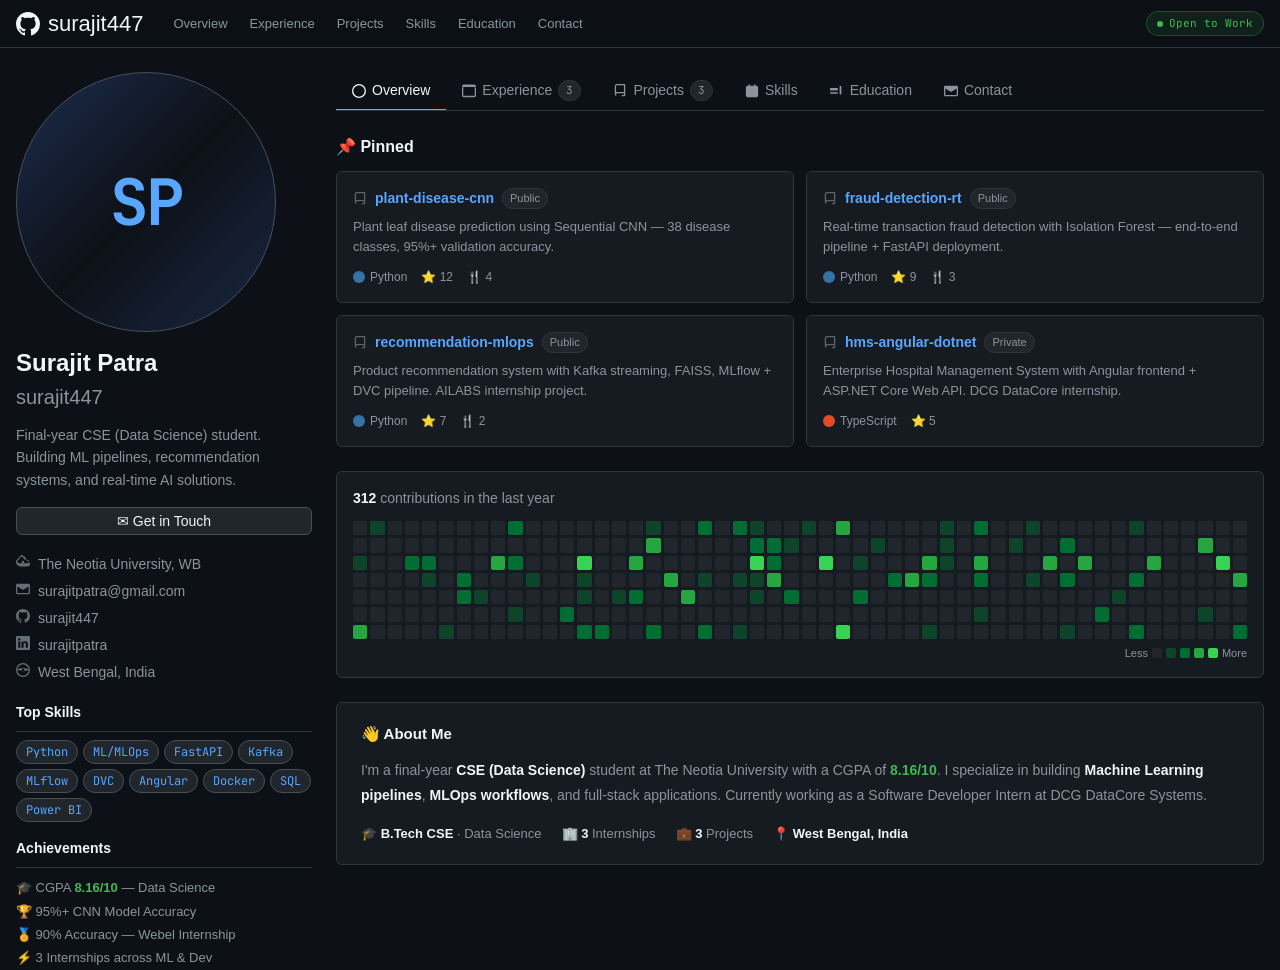
==== commit 88f3ecfa: "Update contact information in index.html" ====
--- a/index.html
+++ b/index.html
@@ -929,7 +929,7 @@
       <div class="contact-grid2">
         <a class="cc2" href="mailto:surajitpatra@gmail.com">
           <div class="cc2-icon">✉</div>
-          <div><div class="cc2-lbl">Email</div><div class="cc2-val">surajitpatra@gmail.com</div></div>
+          <div><div class="cc2-lbl">Email</div><div class="cc2-val">surajitpatra.official@gmail.com</div></div>
         </a>
         <a class="cc2" href="https://github.com/surajit447" target="_blank">
           <div class="cc2-icon" style="font-size:18px">
@@ -937,13 +937,13 @@
           </div>
           <div><div class="cc2-lbl">GitHub</div><div class="cc2-val">github.com/surajit447</div></div>
         </a>
-        <a class="cc2" href="https://linkedin.com/in/surajitpatra" target="_blank">
+        <a class="cc2" href="www.linkedin.com/in/surajit-patra-709b24269" target="_blank">
           <div class="cc2-icon" style="font-size:13px;font-weight:700;color:#0a66c2">in</div>
           <div><div class="cc2-lbl">LinkedIn</div><div class="cc2-val">surajitpatra</div></div>
         </a>
         <div class="cc2" style="cursor:default">
           <div class="cc2-icon">📞</div>
-          <div><div class="cc2-lbl">Phone</div><div class="cc2-val">+91 750114xxxx</div></div>
+          <div><div class="cc2-lbl">Phone</div><div class="cc2-val">+91 7501143084</div></div>
         </div>
       </div>
     </div>
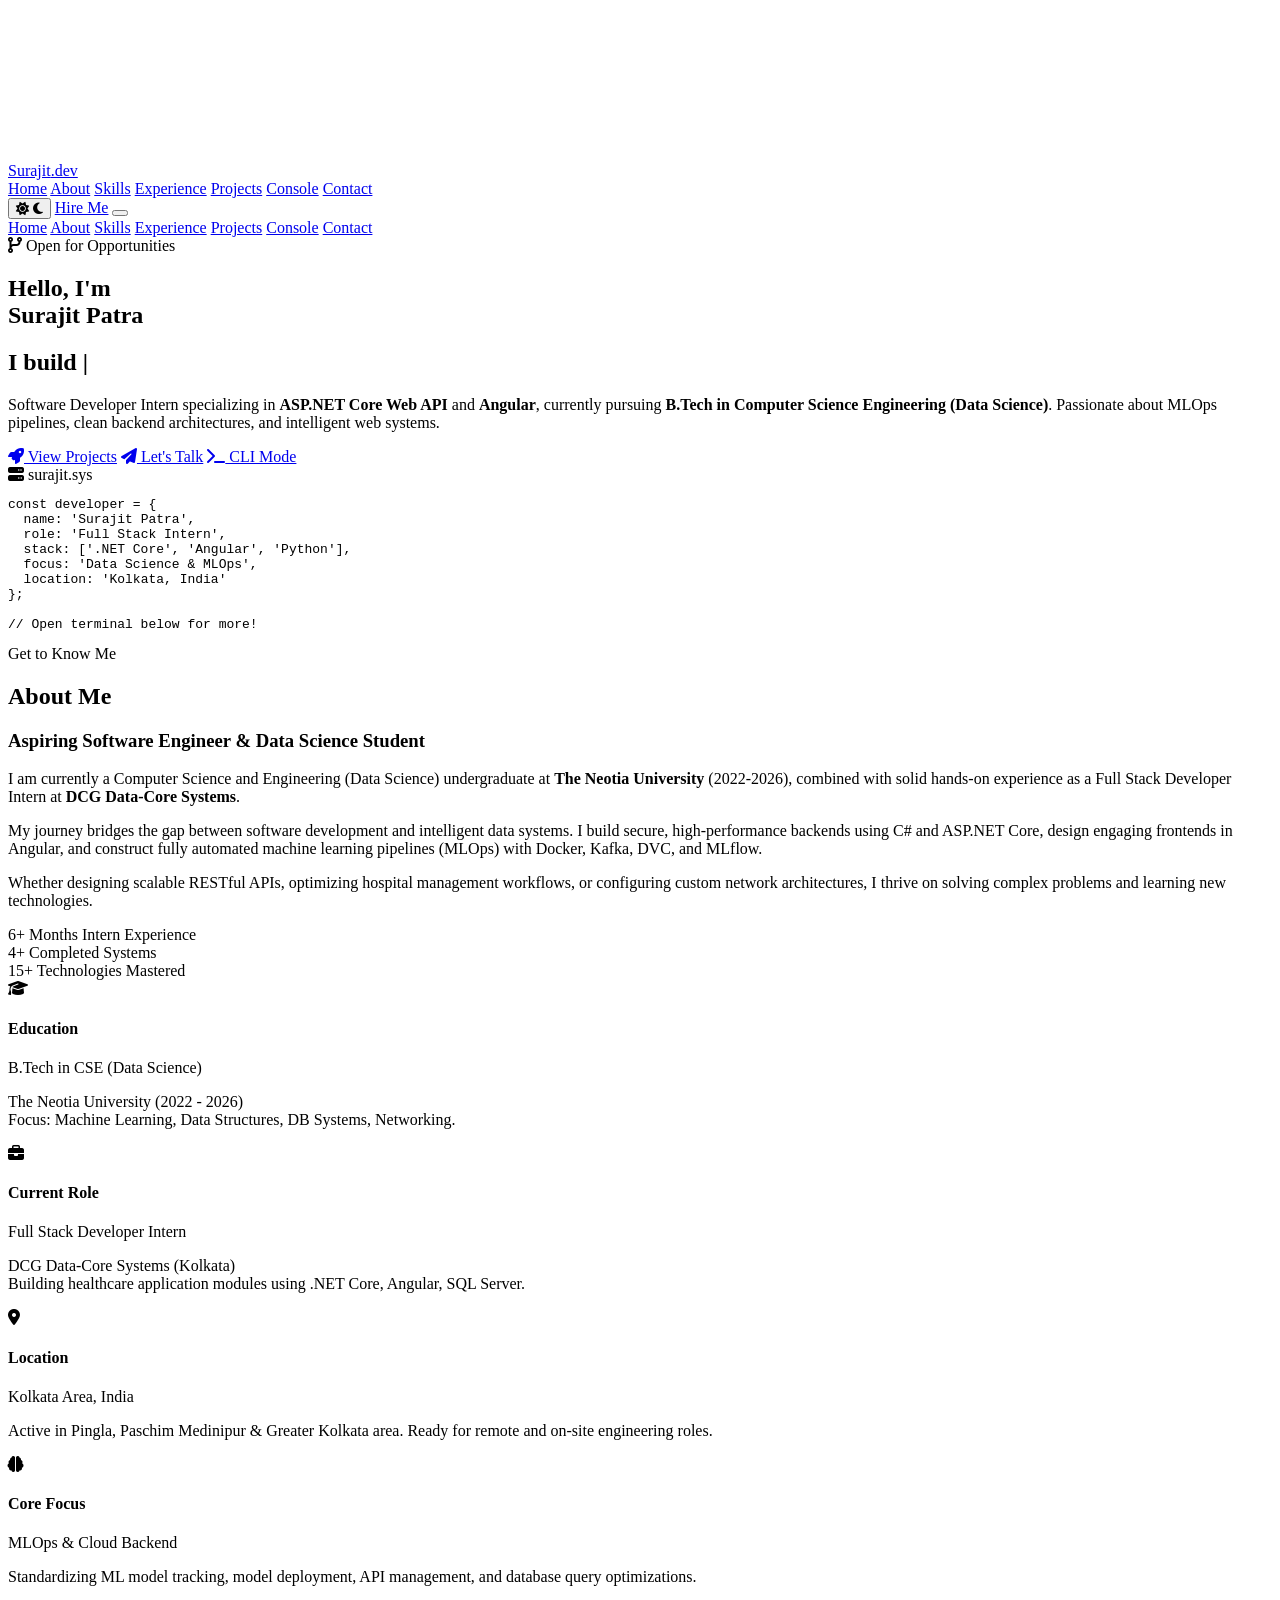
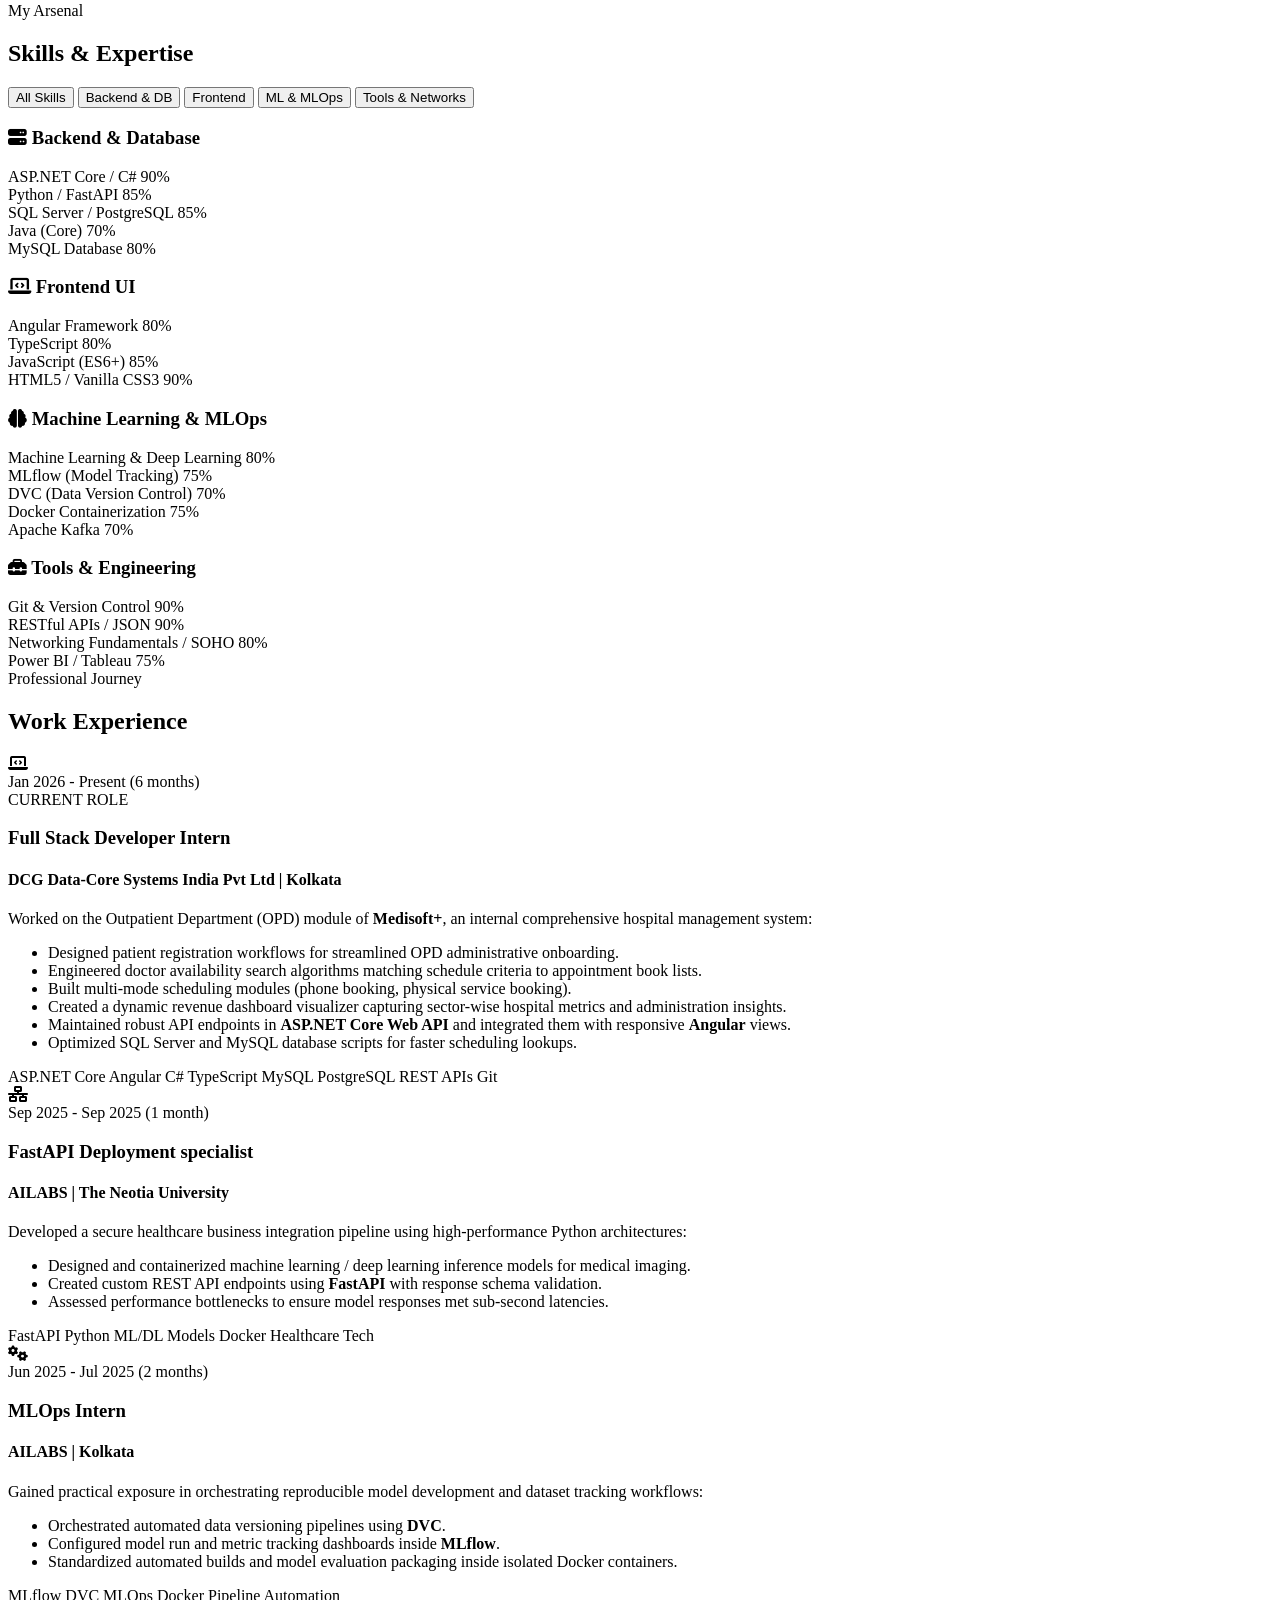
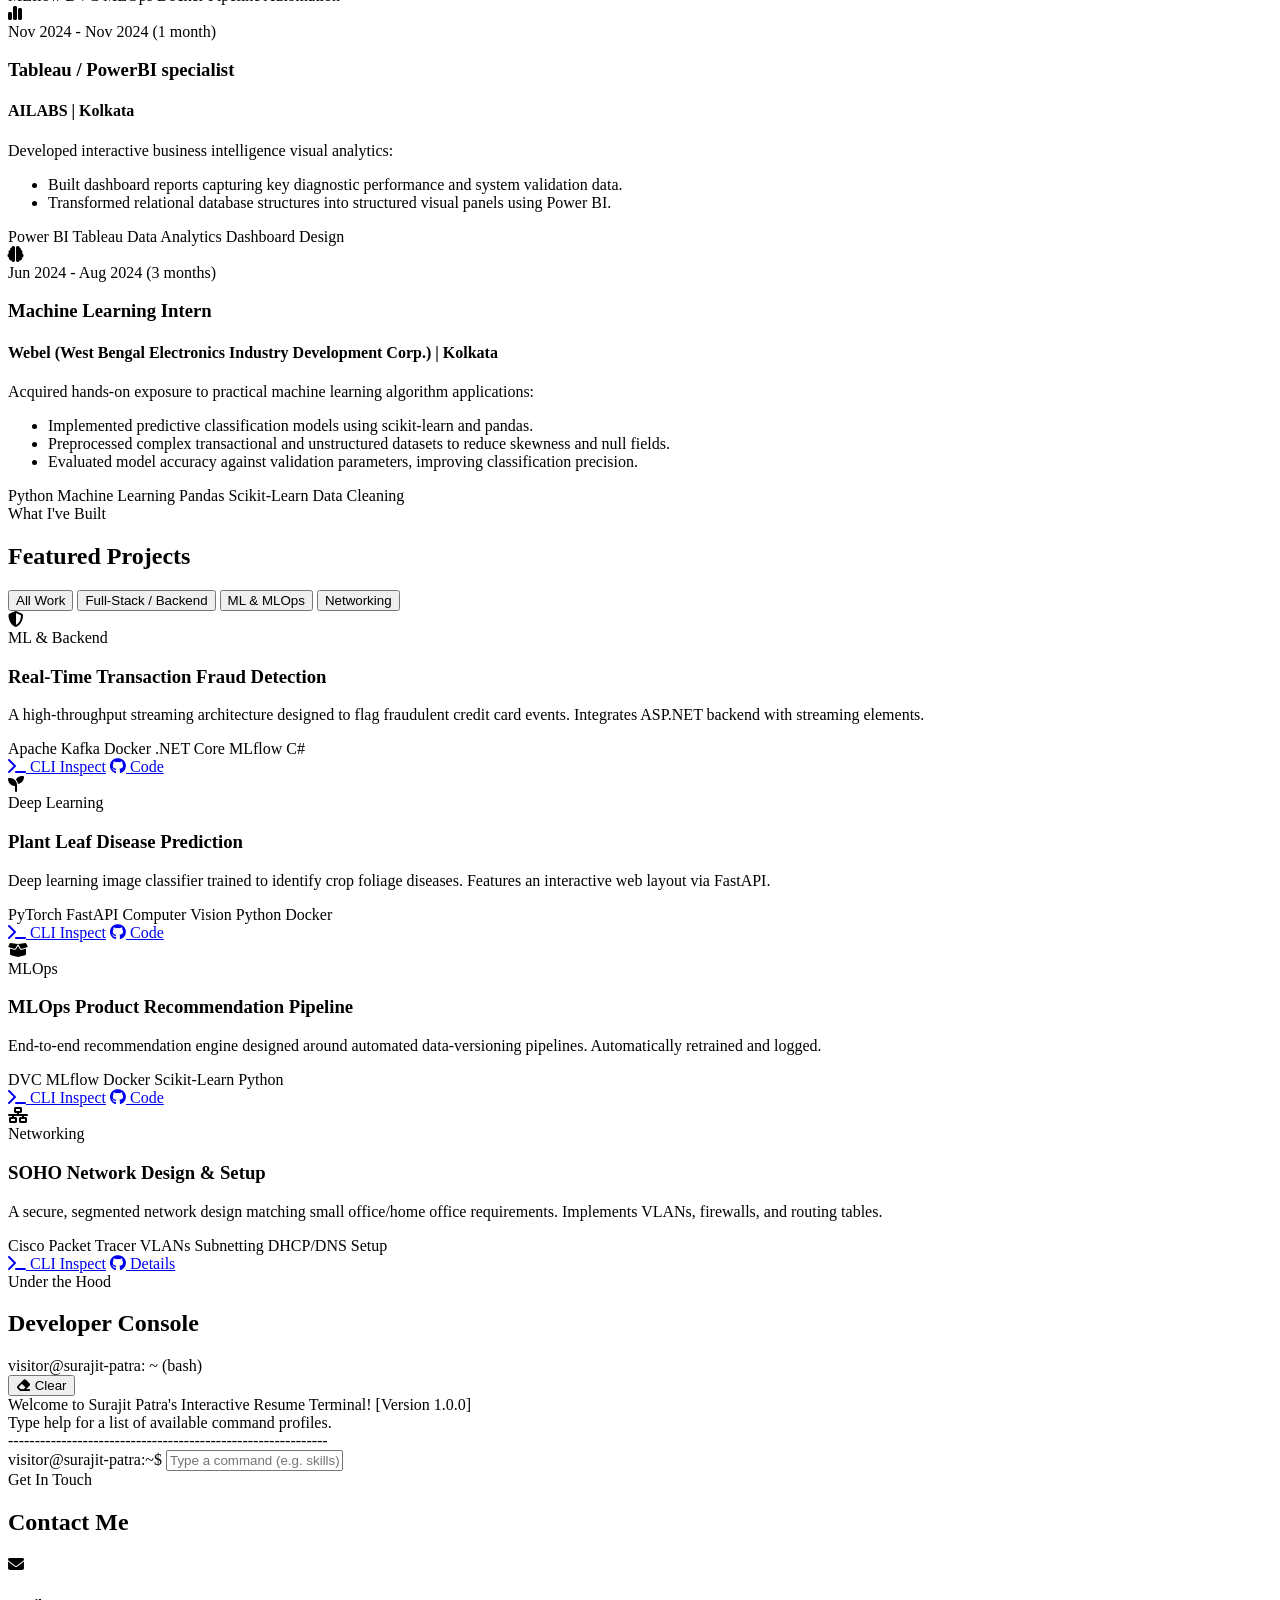
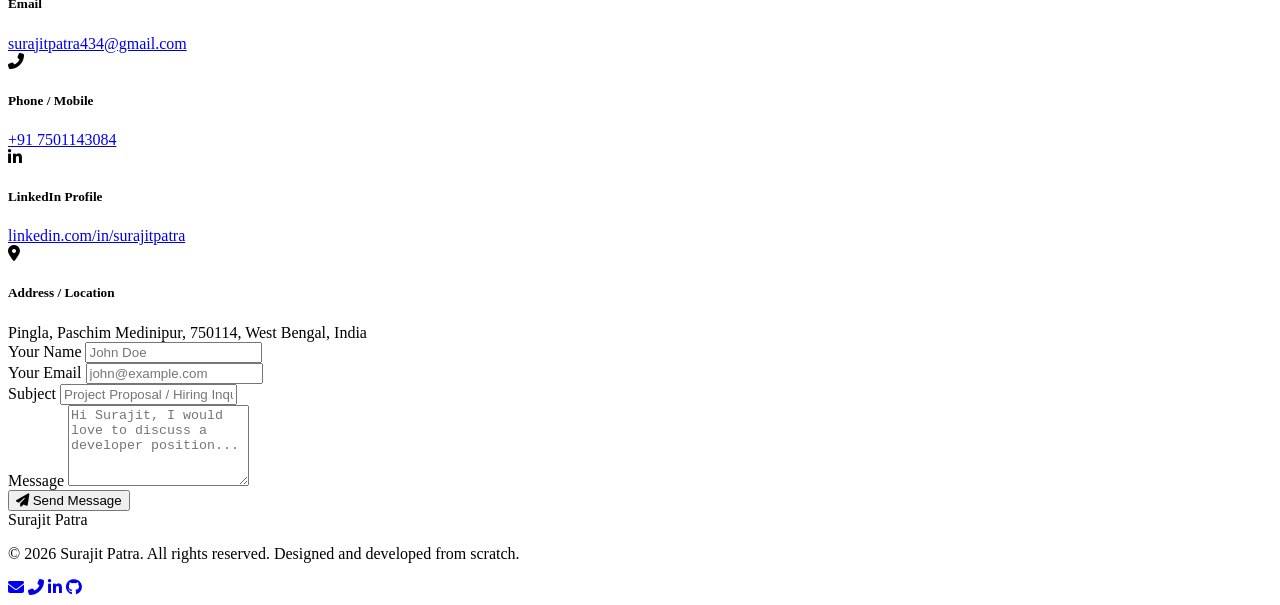
==== commit aa726526: "Newly created portfolio" ====
--- a/index.html
+++ b/index.html
@@ -1,997 +1,890 @@
 <!DOCTYPE html>
-<html lang="en">
+<html lang="en" data-theme="dark">
+
 <head>
-<meta charset="UTF-8">
-<meta name="viewport" content="width=device-width, initial-scale=1.0">
-<title>surajit447 — GitHub Portfolio</title>
-<link href="https://fonts.googleapis.com/css2?family=JetBrains+Mono:wght@400;500&display=swap" rel="stylesheet">
-<style>
-*,*::before,*::after{box-sizing:border-box;margin:0;padding:0}
-:root{
-  --bg:#0d1117;
-  --bg2:#161b22;
-  --bg3:#21262d;
-  --bg4:#30363d;
-  --border:#30363d;
-  --border2:#484f58;
-  --text:#f0f6fc;
-  --muted:#8b949e;
-  --accent:#58a6ff;
-  --accent-hover:#79c0ff;
-  --green:#3fb950;
-  --green2:#238636;
-  --green-bg:rgba(35,134,54,0.15);
-  --yellow:#e3b341;
-  --orange:#f0883e;
-  --pink:#ff7b72;
-  --purple:#bc8cff;
-  --mono:'JetBrains Mono',monospace;
-  --sans:-apple-system,BlinkMacSystemFont,'Segoe UI','Noto Sans',Helvetica,Arial,sans-serif;
-}
-html{scroll-behavior:smooth}
-body{font-family:var(--sans);background:var(--bg);color:var(--text);font-size:14px;line-height:1.5;min-height:100vh}
-::-webkit-scrollbar{width:6px;height:6px}
-::-webkit-scrollbar-track{background:var(--bg)}
-::-webkit-scrollbar-thumb{background:var(--bg4);border-radius:3px}
-a{color:var(--accent);text-decoration:none}
-a:hover{color:var(--accent-hover);text-decoration:underline}
-
-/* ── TOP NAV ── */
-#topnav{
-  position:sticky;top:0;z-index:200;
-  background:rgba(13,17,23,0.95);
-  backdrop-filter:blur(10px);
-  border-bottom:1px solid var(--border);
-  height:48px;display:flex;align-items:center;
-  padding:0 16px;gap:12px;
-}
-.nav-logo{
-  display:flex;align-items:center;gap:8px;
-  font-size:22px;color:var(--text);margin-right:8px;
-}
-.nav-links{display:flex;gap:2px;align-items:center}
-.nav-item{
-  color:var(--muted);font-size:13px;font-weight:500;
-  padding:6px 10px;border-radius:6px;cursor:pointer;
-  transition:all 0.15s;text-decoration:none;
-}
-.nav-item:hover{color:var(--text);background:var(--bg3);text-decoration:none}
-.nav-item.active{color:var(--text)}
-.nav-spacer{flex:1}
-.nav-badge{
-  background:var(--green-bg);color:var(--green);
-  border:1px solid rgba(63,185,80,0.3);
-  font-size:11px;font-family:var(--mono);
-  padding:3px 10px;border-radius:20px;
-  display:flex;align-items:center;gap:6px;
-}
-.pulse-dot{width:6px;height:6px;border-radius:50%;background:var(--green);animation:pulse 2s infinite}
-@keyframes pulse{0%,100%{opacity:1;transform:scale(1)}50%{opacity:.6;transform:scale(1.4)}}
-
-/* ── LAYOUT ── */
-.container{max-width:1280px;margin:0 auto;padding:0 16px}
-.layout{display:grid;grid-template-columns:296px 1fr;gap:24px;padding-top:24px;align-items:start}
-
-/* ── PROFILE SIDEBAR ── */
-.profile-card{position:sticky;top:72px}
-.avatar{
-  width:100%;aspect-ratio:1;border-radius:50%;
-  background:linear-gradient(135deg,#1c2d4f 0%,#0d1117 50%,#1a2744 100%);
-  border:1px solid var(--border2);
-  display:flex;align-items:center;justify-content:center;
-  margin-bottom:16px;overflow:hidden;
-  font-size:64px;font-weight:700;color:var(--accent);
-  font-family:var(--mono);letter-spacing:-2px;
-  max-width:260px;
-}
-.profile-name{font-size:24px;font-weight:600;color:var(--text);line-height:1.25;margin-bottom:4px}
-.profile-handle{font-size:20px;color:var(--muted);font-weight:300;margin-bottom:12px}
-.profile-bio{font-size:14px;color:var(--muted);line-height:1.6;margin-bottom:16px}
-.follow-btn{
-  width:100%;padding:5px 16px;border-radius:6px;
-  border:1px solid var(--border2);background:var(--bg3);
-  color:var(--text);font-size:14px;font-weight:500;
-  cursor:pointer;transition:all 0.15s;margin-bottom:16px;
-  font-family:var(--sans);
-}
-.follow-btn:hover{background:var(--bg4);border-color:var(--border2)}
-
-/* Profile details list */
-.profile-details{list-style:none;font-size:14px;margin-bottom:16px}
-.profile-details li{
-  display:flex;align-items:flex-start;gap:8px;
-  color:var(--muted);padding:3px 0;
-}
-.profile-details li svg{flex-shrink:0;margin-top:1px;opacity:.7}
-.profile-details li a{color:var(--muted)}
-.profile-details li a:hover{color:var(--accent)}
-.pd-text{word-break:break-all}
-
-.profile-section-title{
-  font-size:14px;font-weight:600;color:var(--text);
-  margin-bottom:8px;padding-bottom:8px;
-  border-bottom:1px solid var(--border);
-}
-
-/* Skills in sidebar */
-.skill-pills{display:flex;flex-wrap:wrap;gap:5px;margin-bottom:16px}
-.pill{
-  font-size:12px;font-family:var(--mono);
-  background:var(--bg3);color:var(--accent);
-  border:1px solid var(--border2);
-  padding:2px 9px;border-radius:20px;
-  transition:all 0.15s;
-}
-.pill:hover{background:var(--bg4);border-color:var(--accent)}
-
-/* ── MAIN CONTENT ── */
-.main-content{}
-
-/* Profile tabs */
-.profile-tabs{
-  display:flex;border-bottom:1px solid var(--border);
-  margin-bottom:24px;gap:0;overflow-x:auto;
-}
-.tab-item{
-  display:flex;align-items:center;gap:6px;
-  padding:8px 16px;font-size:14px;
-  color:var(--muted);cursor:pointer;
-  border-bottom:2px solid transparent;
-  margin-bottom:-1px;white-space:nowrap;
-  transition:color 0.15s;
-}
-.tab-item:hover{color:var(--text);background:var(--bg3)}
-.tab-item.active{color:var(--text);border-bottom-color:var(--orange);font-weight:500}
-.tab-count{
-  background:var(--bg3);color:var(--muted);
-  font-size:11px;padding:1px 7px;border-radius:20px;
-  border:1px solid var(--border);font-family:var(--mono);
-}
-
-.tab-pane{display:none}
-.tab-pane.active{display:block}
-
-/* ── PINNED / OVERVIEW ── */
-.pinned-grid{display:grid;grid-template-columns:1fr 1fr;gap:12px;margin-bottom:24px}
-.repo-card{
-  background:var(--bg2);border:1px solid var(--border);
-  border-radius:6px;padding:16px;
-  display:flex;flex-direction:column;gap:8px;
-  transition:border-color 0.2s;
-}
-.repo-card:hover{border-color:var(--border2)}
-.repo-header{display:flex;align-items:center;gap:8px}
-.repo-icon{font-size:14px;opacity:.6}
-.repo-name{font-size:14px;font-weight:600;color:var(--accent)}
-.repo-name:hover{text-decoration:underline}
-.repo-desc{font-size:13px;color:var(--muted);line-height:1.5;flex:1}
-.repo-footer{display:flex;align-items:center;gap:14px;font-size:12px;color:var(--muted);margin-top:4px}
-.lang-dot{width:12px;height:12px;border-radius:50%;flex-shrink:0}
-.repo-stat{display:flex;align-items:center;gap:4px}
-.topic-chip{
-  font-size:11px;font-family:var(--mono);
-  background:rgba(56,139,253,0.1);color:var(--accent);
-  padding:2px 8px;border-radius:20px;
-}
-
-/* Contribution section */
-.contrib-header{display:flex;justify-content:space-between;align-items:center;margin-bottom:12px}
-.contrib-title{font-size:14px;color:var(--muted)}
-.contrib-title b{color:var(--text)}
-.contrib-grid{
-  display:grid;
-  grid-template-columns:repeat(52,1fr);
-  gap:3px;margin-bottom:6px;
-}
-.contrib-cell{
-  aspect-ratio:1;border-radius:2px;
-  background:var(--bg3);
-  transition:all 0.1s;cursor:default;
-}
-.c1{background:#0e4429}
-.c2{background:#006d32}
-.c3{background:#26a641}
-.c4{background:#39d353}
-.contrib-legend{display:flex;align-items:center;gap:4px;justify-content:flex-end;font-size:11px;color:var(--muted)}
-.legend-cell{width:10px;height:10px;border-radius:2px}
-
-/* ── REPOS / EXPERIENCE ── */
-.experience-list{display:flex;flex-direction:column;gap:0;border:1px solid var(--border);border-radius:6px;overflow:hidden;margin-bottom:24px}
-.exp-item{
-  padding:20px 24px;border-bottom:1px solid var(--border);
-  transition:background 0.15s;
-}
-.exp-item:last-child{border-bottom:none}
-.exp-item:hover{background:rgba(255,255,255,0.02)}
-.exp-top{display:flex;justify-content:space-between;align-items:flex-start;gap:12px;margin-bottom:6px;flex-wrap:wrap}
-.exp-role{font-size:16px;font-weight:600;color:var(--text)}
-.exp-date{
-  font-family:var(--mono);font-size:12px;color:var(--muted);
-  background:var(--bg3);border:1px solid var(--border);
-  padding:2px 10px;border-radius:20px;white-space:nowrap;
-}
-.exp-company{
-  font-size:13px;color:var(--accent);font-weight:500;margin-bottom:4px;
-}
-.exp-project{
-  font-family:var(--mono);font-size:12px;color:var(--muted);
-  background:var(--bg3);border:1px solid var(--border);
-  display:inline-block;padding:2px 8px;border-radius:4px;margin-bottom:12px;
-}
-.exp-bullets{padding-left:18px;margin-bottom:12px}
-.exp-bullets li{color:var(--muted);font-size:13px;margin-bottom:5px;line-height:1.6}
-.exp-bullets li strong{color:var(--text);font-weight:500}
-
-/* ── PROJECTS ── */
-.projects-list{border:1px solid var(--border);border-radius:6px;overflow:hidden;margin-bottom:24px}
-.proj-item{
-  padding:20px 24px;border-bottom:1px solid var(--border);
-  transition:background 0.15s;
-}
-.proj-item:last-child{border-bottom:none}
-.proj-item:hover{background:rgba(255,255,255,0.02)}
-.proj-top2{display:flex;justify-content:space-between;align-items:flex-start;gap:12px;margin-bottom:8px;flex-wrap:wrap}
-.proj-name2{
-  display:flex;align-items:center;gap:8px;
-  font-size:16px;font-weight:600;color:var(--accent);
-}
-.proj-name2 span{font-size:15px;opacity:.7}
-.proj-label{
-  font-family:var(--mono);font-size:11px;
-  padding:2px 10px;border-radius:20px;
-}
-.lbl-ml{background:rgba(188,140,255,0.12);color:var(--purple);border:1px solid rgba(188,140,255,0.25)}
-.lbl-mlops{background:rgba(63,185,80,0.12);color:var(--green);border:1px solid rgba(63,185,80,0.25)}
-.lbl-net{background:rgba(88,166,255,0.12);color:var(--accent);border:1px solid rgba(88,166,255,0.25)}
-.proj-desc2{font-size:13px;color:var(--muted);line-height:1.65;margin-bottom:10px}
-.proj-metric{
-  font-family:var(--mono);font-size:12px;
-  color:var(--green);background:var(--green-bg);
-  border:1px solid rgba(63,185,80,0.25);
-  padding:3px 10px;border-radius:6px;
-  display:inline-block;margin-bottom:12px;
-}
-.chips2{display:flex;flex-wrap:wrap;gap:5px}
-.chip2{
-  font-family:var(--mono);font-size:11px;
-  background:rgba(88,166,255,0.08);color:var(--accent);
-  border:1px solid rgba(88,166,255,0.15);
-  padding:2px 9px;border-radius:20px;
-}
-
-/* ── SKILLS ── */
-.skills-section{border:1px solid var(--border);border-radius:6px;overflow:hidden;margin-bottom:24px}
-.skill-group{
-  padding:16px 24px;border-bottom:1px solid var(--border);
-  display:flex;align-items:flex-start;gap:16px;flex-wrap:wrap;
-}
-.skill-group:last-child{border-bottom:none}
-.sg-label{
-  font-size:12px;font-family:var(--mono);color:var(--muted);
-  width:160px;flex-shrink:0;padding-top:3px;
-}
-.sg-tags{display:flex;flex-wrap:wrap;gap:6px}
-.sg-tag{
-  font-family:var(--mono);font-size:12px;
-  background:var(--bg3);color:var(--text);
-  border:1px solid var(--border2);
-  padding:3px 10px;border-radius:6px;
-  transition:all 0.15s;
-}
-.sg-tag:hover{border-color:var(--accent);color:var(--accent);background:rgba(88,166,255,0.05)}
-
-/* ── EDUCATION ── */
-.edu-list{display:flex;flex-direction:column;gap:12px;margin-bottom:24px}
-.edu-card{
-  background:var(--bg2);border:1px solid var(--border);
-  border-radius:6px;padding:16px 20px;
-  display:flex;justify-content:space-between;align-items:center;
-  gap:16px;transition:border-color 0.2s;flex-wrap:wrap;
-}
-.edu-card:hover{border-color:var(--border2)}
-.edu-card.top{border-left:3px solid var(--accent)}
-.edu-deg{font-size:15px;font-weight:600;color:var(--text);margin-bottom:2px}
-.edu-school{font-size:13px;color:var(--accent);margin-bottom:2px}
-.edu-year{font-size:12px;color:var(--muted);font-family:var(--mono)}
-.edu-score{text-align:right;flex-shrink:0}
-.score-num{font-size:22px;font-weight:700;color:var(--green);font-family:var(--mono);line-height:1}
-.score-sub{font-size:11px;color:var(--muted);font-family:var(--mono);margin-top:2px}
-
-/* Workshop cards */
-.ws-grid2{display:grid;grid-template-columns:repeat(3,1fr);gap:12px;margin-bottom:24px}
-.ws-card2{
-  background:var(--bg2);border:1px solid var(--border);
-  border-radius:6px;padding:16px;
-  transition:border-color 0.2s,transform 0.2s;
-}
-.ws-card2:hover{border-color:var(--accent);transform:translateY(-2px)}
-.ws-emoji{font-size:20px;margin-bottom:10px}
-.ws-title2{font-size:13px;font-weight:600;color:var(--text);margin-bottom:6px}
-.ws-desc2{font-size:12px;color:var(--muted);line-height:1.6}
-
-/* ── CONTACT ── */
-.contact-grid2{display:grid;grid-template-columns:repeat(2,1fr);gap:12px}
-.cc2{
-  background:var(--bg2);border:1px solid var(--border);
-  border-radius:6px;padding:16px 18px;
-  display:flex;align-items:center;gap:14px;
-  text-decoration:none;transition:all 0.2s;color:var(--text);
-}
-.cc2:hover{border-color:var(--accent);background:rgba(88,166,255,0.04);text-decoration:none;color:var(--text)}
-.cc2-icon{
-  width:36px;height:36px;border-radius:6px;
-  border:1px solid var(--border2);background:var(--bg3);
-  display:flex;align-items:center;justify-content:center;
-  font-size:16px;flex-shrink:0;
-}
-.cc2-lbl{font-size:11px;color:var(--muted);font-family:var(--mono);margin-bottom:2px}
-.cc2-val{font-size:13px;color:var(--text);font-weight:500}
-
-/* ── SECTION HEADER ── */
-.section-head{
-  display:flex;align-items:center;justify-content:space-between;
-  margin-bottom:12px;
-}
-.sh-title{font-size:16px;font-weight:600;color:var(--text)}
-.sh-sub{font-size:13px;color:var(--muted)}
-
-/* Divider */
-.divider{height:1px;background:var(--border);margin:24px 0}
-
-/* Empty state notice */
-.overview-contrib{
-  background:var(--bg2);border:1px solid var(--border);
-  border-radius:6px;padding:16px;margin-bottom:24px;
-}
-
-/* ── MOBILE HAMBURGER ── */
-.hamburger{
-  display:none;
-  background:none;border:1px solid var(--border2);
-  border-radius:6px;padding:5px 8px;cursor:pointer;color:var(--text);
-  font-size:16px;line-height:1;
-}
-.mobile-profile{display:none}
-
-/* ── RESPONSIVE ── */
-/* Tablet */
-@media(max-width:1012px){
-  .layout{grid-template-columns:240px 1fr;gap:16px}
-  .pinned-grid{grid-template-columns:1fr}
-  .ws-grid2{grid-template-columns:1fr 1fr}
-}
-/* Small tablet / large phone */
-@media(max-width:768px){
-  .layout{
-    grid-template-columns:1fr;
-    padding-top:0;
-  }
-  .profile-card{
-    display:none;
-    position:fixed;top:48px;left:0;right:0;bottom:0;
-    background:var(--bg);z-index:150;
-    overflow-y:auto;padding:20px 16px 40px;
-    border-top:1px solid var(--border);
-  }
-  .profile-card.open{display:block}
-  .avatar{max-width:80px;font-size:32px;margin-bottom:12px}
-  .hamburger{display:block}
-  .mobile-profile{
-    display:flex;align-items:center;gap:10px;
-    padding:12px 16px;border-bottom:1px solid var(--border);
-    margin-bottom:0;
-  }
-  .mp-avatar{
-    width:32px;height:32px;border-radius:50%;
-    background:linear-gradient(135deg,#1c2d4f,#0d1117);
-    border:1px solid var(--border2);
-    display:flex;align-items:center;justify-content:center;
-    font-size:13px;font-weight:700;color:var(--accent);
-    font-family:var(--mono);
-  }
-  .mp-name{font-size:14px;font-weight:600;color:var(--text)}
-  .mp-handle{font-size:12px;color:var(--muted)}
-  .main-content{padding:16px}
-  .profile-tabs{margin-bottom:16px}
-  .ws-grid2{grid-template-columns:1fr}
-  .contact-grid2{grid-template-columns:1fr}
-  .pinned-grid{grid-template-columns:1fr}
-  .nav-links{display:none}
-  .container{padding:0}
-  .exp-top{flex-direction:column;gap:6px}
-  .sg-label{width:100%;margin-bottom:4px}
-  .skill-group{flex-direction:column;gap:8px}
-}
-@media(max-width:480px){
-  .profile-name{font-size:20px}
-  .tab-item{padding:8px 10px;font-size:13px}
-  .exp-role{font-size:14px}
-  .proj-name2{font-size:14px}
-  .edu-card{flex-direction:column;align-items:flex-start}
-  .edu-score{text-align:left}
-}
-
-/* Animations */
-@keyframes fadeIn{from{opacity:0;transform:translateY(10px)}to{opacity:1;transform:none}}
-.tab-pane.active{animation:fadeIn .2s ease}
-</style>
+    <meta charset="UTF-8">
+    <meta name="viewport" content="width=device-width, initial-scale=1.0">
+    <meta name="description"
+        content="Surajit Patra - Software Developer Intern & Data Science Student. Exploring .NET Core, Angular, Python, Machine Learning, and MLOps.">
+    <title>Surajit Patra | Portfolio</title>
+
+    <!-- Google Fonts -->
+    <link rel="preconnect" href="https://fonts.googleapis.com">
+    <link rel="preconnect" href="https://fonts.gstatic.com" crossorigin>
+    <link
+        href="https://fonts.googleapis.com/css2?family=Outfit:wght@300;400;500;600;700;800&family=JetBrains+Mono:wght@400;500;700&family=Plus+Jakarta+Sans:wght@300;400;500;600;700&display=swap"
+        rel="stylesheet">
+
+    <!-- Font Awesome Icons -->
+    <link rel="stylesheet" href="https://cdnjs.cloudflare.com/ajax/libs/font-awesome/6.4.0/css/all.min.css">
+
+    <!-- Custom CSS -->
+    <link rel="stylesheet" href="style.css">
 </head>
+
 <body>
-
-<!-- TOP NAV -->
-<header id="topnav">
-  <div class="nav-logo">
-    <svg height="24" viewBox="0 0 16 16" width="24" fill="currentColor"><path d="M8 0c4.42 0 8 3.58 8 8a8.013 8.013 0 0 1-5.45 7.59c-.4.08-.55-.17-.55-.38 0-.27.01-1.13.01-2.2 0-.75-.25-1.23-.54-1.48 1.78-.2 3.65-.88 3.65-3.95 0-.88-.31-1.59-.82-2.15.08-.2.36-1.02-.08-2.12 0 0-.67-.22-2.2.82-.64-.18-1.32-.27-2-.27-.68 0-1.36.09-2 .27-1.53-1.03-2.2-.82-2.2-.82-.44 1.1-.16 1.92-.08 2.12-.51.56-.82 1.28-.82 2.15 0 3.06 1.86 3.75 3.64 3.95-.23.2-.44.55-.51 1.07-.46.21-1.61.55-2.33-.66-.15-.24-.6-.83-1.23-.82-.67.01-.27.38.01.53.34.19.73.9.82 1.13.16.45.68 1.31 2.69.94 0 .67.01 1.3.01 1.49 0 .21-.15.45-.55.38A7.995 7.995 0 0 1 0 8c0-4.42 3.58-8 8-8Z"/></svg>
-    surajit447
-  </div>
-  <div class="nav-links">
-    <a class="nav-item" href="#overview" onclick="switchTab('overview')">Overview</a>
-    <a class="nav-item" href="#experience" onclick="switchTab('experience')">Experience</a>
-    <a class="nav-item" href="#projects" onclick="switchTab('projects')">Projects</a>
-    <a class="nav-item" href="#skills" onclick="switchTab('skills')">Skills</a>
-    <a class="nav-item" href="#education" onclick="switchTab('education')">Education</a>
-    <a class="nav-item" href="#contact" onclick="switchTab('contact')">Contact</a>
-  </div>
-  <div class="nav-spacer"></div>
-  <div class="nav-badge"><span class="pulse-dot"></span>Open to Work</div>
-  <button class="hamburger" id="mobileMenuBtn" onclick="toggleMobile()" aria-label="Menu">☰</button>
-</header>
-
-<!-- MOBILE PROFILE STRIP -->
-<div class="mobile-profile">
-  <div class="mp-avatar">SP</div>
-  <div>
-    <div class="mp-name">Surajit Patra</div>
-    <div class="mp-handle">@surajit447 · ML / MLOps Engineer</div>
-  </div>
-</div>
-
-<div class="container">
-<div class="layout">
-
-  <!-- ── PROFILE SIDEBAR ── -->
-  <aside class="profile-card" id="profileSidebar">
-    <div class="avatar">SP</div>
-    <h1 class="profile-name">Surajit Patra</h1>
-    <p class="profile-handle">surajit447</p>
-    <p class="profile-bio">Final-year CSE (Data Science) student. Building ML pipelines, recommendation systems, and real-time AI solutions.</p>
-    <button class="follow-btn" onclick="alert('Email: surajitpatra@gmail.com')">✉ Get in Touch</button>
-
-    <ul class="profile-details">
-      <li>
-        <svg width="14" height="14" viewBox="0 0 16 16" fill="currentColor"><path d="M8 9.5a1.5 1.5 0 1 0 0-3 1.5 1.5 0 0 0 0 3Z"/><path d="M8 0a5.53 5.53 0 0 0-3.594 1.342c-.766.66-1.321 1.52-1.464 2.383C1.266 4.562 0 6.105 0 8a5 5 0 0 0 5 5h8a3 3 0 1 0 0-6 2 2 0 0 0-.5-.034 5.98 5.98 0 0 0-.17-.625A4.09 4.09 0 0 0 13 6h-.75A4.75 4.75 0 0 1 8 0Zm0 1.5a3.25 3.25 0 0 1 3.25 3.25v.75h1.25a2.5 2.5 0 0 1 2.5 2.5A1.5 1.5 0 0 1 13.5 9.5H5A3.5 3.5 0 0 1 1.5 8c0-1.56 1.059-2.875 2.5-3.125v-.25a2.5 2.5 0 0 1 2.5-2.5 2.52 2.52 0 0 1 1.5.5Z"/></svg>
-        <span class="pd-text">The Neotia University, WB</span>
-      </li>
-      <li>
-        <svg width="14" height="14" viewBox="0 0 16 16" fill="currentColor"><path d="M1.75 2h12.5c.966 0 1.75.784 1.75 1.75v8.5A1.75 1.75 0 0 1 14.25 14H1.75A1.75 1.75 0 0 1 0 12.25v-8.5C0 2.784.784 2 1.75 2ZM1.5 12.251c0 .138.112.25.25.25h12.5a.25.25 0 0 0 .25-.25V5.06l-5.505 3.567a1.748 1.748 0 0 1-1.99 0L1.5 5.06v7.191Zm13-8.181L8.447 7.882a.25.25 0 0 1-.284 0L1.5 4.07v-.32a.25.25 0 0 1 .25-.25h12.5a.25.25 0 0 1 .25.25v.32Z"/></svg>
-        <a href="mailto:surajitpatra@gmail.com" class="pd-text">surajitpatra@gmail.com</a>
-      </li>
-      <li>
-        <svg width="14" height="14" viewBox="0 0 16 16" fill="currentColor"><path d="M8 0c4.42 0 8 3.58 8 8a8.013 8.013 0 0 1-5.45 7.59c-.4.08-.55-.17-.55-.38 0-.27.01-1.13.01-2.2 0-.75-.25-1.23-.54-1.48 1.78-.2 3.65-.88 3.65-3.95 0-.88-.31-1.59-.82-2.15.08-.2.36-1.02-.08-2.12 0 0-.67-.22-2.2.82-.64-.18-1.32-.27-2-.27-.68 0-1.36.09-2 .27-1.53-1.03-2.2-.82-2.2-.82-.44 1.1-.16 1.92-.08 2.12-.51.56-.82 1.28-.82 2.15 0 3.06 1.86 3.75 3.64 3.95-.23.2-.44.55-.51 1.07-.46.21-1.61.55-2.33-.66-.15-.24-.6-.83-1.23-.82-.67.01-.27.38.01.53.34.19.73.9.82 1.13.16.45.68 1.31 2.69.94 0 .67.01 1.3.01 1.49 0 .21-.15.45-.55.38A7.995 7.995 0 0 1 0 8c0-4.42 3.58-8 8-8Z"/></svg>
-        <a href="https://github.com/surajit447" target="_blank" class="pd-text">surajit447</a>
-      </li>
-      <li>
-        <svg width="14" height="14" viewBox="0 0 16 16" fill="currentColor"><path d="M0 1.146C0 .513.526 0 1.175 0h13.65C15.474 0 16 .513 16 1.146v13.708c0 .633-.526 1.146-1.175 1.146H1.175C.526 16 0 15.487 0 14.854zm4.943 12.248V6.169H2.542v7.225zm-1.2-8.212c.837 0 1.358-.554 1.358-1.248-.015-.709-.52-1.248-1.342-1.248S2.4 3.226 2.4 3.934c0 .694.521 1.248 1.327 1.248zm4.908 8.212V9.359c0-.216.016-.432.08-.586.173-.431.568-.878 1.232-.878.869 0 1.216.662 1.216 1.634v3.865h2.401V9.25c0-2.22-1.184-3.252-2.764-3.252-1.274 0-1.845.7-2.165 1.193v.025h-.016l.016-.025V6.169h-2.4c.03.678 0 7.225 0 7.225z"/></svg>
-        <a href="https://linkedin.com/in/surajitpatra" target="_blank" class="pd-text">surajitpatra</a>
-      </li>
-      <li>
-        <svg width="14" height="14" viewBox="0 0 16 16" fill="currentColor"><path d="M8 9.5a1.5 1.5 0 1 0 0-3 1.5 1.5 0 0 0 0 3ZM1.679 7.932a.25.25 0 0 1 0-.864C3.215 6.498 5.043 6 8 6s4.785.498 6.321 1.068a.25.25 0 0 1 0 .864C12.785 8.502 10.957 9 8 9s-4.785-.498-6.321-1.068Z"/><path d="M8 0a8 8 0 1 0 0 16A8 8 0 0 0 8 0ZM1.5 8a6.5 6.5 0 1 1 13 0 6.5 6.5 0 0 1-13 0Z"/></svg>
-        <span class="pd-text">West Bengal, India</span>
-      </li>
-    </ul>
-
-    <div class="profile-section-title">Top Skills</div>
-    <div class="skill-pills">
-      <span class="pill">Python</span>
-      <span class="pill">ML/MLOps</span>
-      <span class="pill">FastAPI</span>
-      <span class="pill">Kafka</span>
-      <span class="pill">MLflow</span>
-      <span class="pill">DVC</span>
-      <span class="pill">Angular</span>
-      <span class="pill">Docker</span>
-      <span class="pill">SQL</span>
-      <span class="pill">Power BI</span>
+    <!-- Scroll Progress Indicator -->
+    <div id="scroll-progress"></div>
+
+    <!-- Interactive Canvas Background -->
+    <canvas id="particle-canvas"></canvas>
+
+    <!-- Header / Navigation -->
+    <header class="glass-nav">
+        <div class="nav-container">
+            <a href="#hero" class="logo">
+                <span class="gradient-text">Surajit</span><span class="logo-dot">.dev</span>
+            </a>
+
+            <nav class="nav-menu">
+                <a href="#hero" class="nav-link active" data-sec="hero">Home</a>
+                <a href="#about" class="nav-link" data-sec="about">About</a>
+                <a href="#skills" class="nav-link" data-sec="skills">Skills</a>
+                <a href="#experience" class="nav-link" data-sec="experience">Experience</a>
+                <a href="#projects" class="nav-link" data-sec="projects">Projects</a>
+                <a href="#terminal" class="nav-link" data-sec="terminal">Console</a>
+                <a href="#contact" class="nav-link" data-sec="contact">Contact</a>
+            </nav>
+
+            <div class="nav-actions">
+                <button id="theme-toggle" class="icon-btn" aria-label="Toggle Theme">
+                    <i class="fas fa-sun light-icon"></i>
+                    <i class="fas fa-moon dark-icon"></i>
+                </button>
+                <a href="#contact" class="btn btn-sm btn-outline hide-mobile">Hire Me</a>
+                <button class="hamburger-btn" aria-label="Toggle Navigation Menu">
+                    <span></span>
+                    <span></span>
+                    <span></span>
+                </button>
+            </div>
+        </div>
+    </header>
+
+    <!-- Mobile Nav Overlay -->
+    <div class="mobile-nav-overlay">
+        <nav class="mobile-menu">
+            <a href="#hero" class="mobile-link active">Home</a>
+            <a href="#about" class="mobile-link">About</a>
+            <a href="#skills" class="mobile-link">Skills</a>
+            <a href="#experience" class="mobile-link">Experience</a>
+            <a href="#projects" class="mobile-link">Projects</a>
+            <a href="#terminal" class="mobile-link">Console</a>
+            <a href="#contact" class="mobile-link">Contact</a>
+        </nav>
     </div>
 
-    <div class="profile-section-title">Achievements</div>
-    <div style="font-size:13px;color:var(--muted);line-height:1.8">
-      🎓 CGPA <b style="color:var(--green)">8.16/10</b> — Data Science<br>
-      🏆 95%+ CNN Model Accuracy<br>
-      🏅 90% Accuracy — Webel Internship<br>
-      ⚡ 3 Internships across ML & Dev
-    </div>
-  </aside>
-
-  <!-- ── MAIN CONTENT ── -->
-  <div class="main-content" id="mainContent">
-
-    <!-- TABS -->
-    <div class="profile-tabs" role="tablist">
-      <div class="tab-item active" onclick="switchTab('overview')" id="tab-overview">
-        <svg width="14" height="14" viewBox="0 0 16 16" fill="currentColor"><path d="M8 0a8 8 0 1 0 0 16A8 8 0 0 0 8 0ZM1.5 8a6.5 6.5 0 1 1 13 0 6.5 6.5 0 0 1-13 0Z"/></svg>
-        Overview
-      </div>
-      <div class="tab-item" onclick="switchTab('experience')" id="tab-experience">
-        <svg width="14" height="14" viewBox="0 0 16 16" fill="currentColor"><path d="M0 12.75C0 13.993.991 15 2.22 15h11.56C15.009 15 16 13.993 16 12.75V4.5h-.5a.5.5 0 0 1 0-1H16v-.75C16 1.507 15.009.5 13.78.5H2.22C.991.5 0 1.507 0 2.75V3h.5a.5.5 0 0 1 0 1H0v8.75Zm14.5-9.25v9.25a.75.75 0 0 1-.72.75H2.22a.75.75 0 0 1-.72-.75V3.5h13Z"/></svg>
-        Experience
-        <span class="tab-count">3</span>
-      </div>
-      <div class="tab-item" onclick="switchTab('projects')" id="tab-projects">
-        <svg width="14" height="14" viewBox="0 0 16 16" fill="currentColor"><path d="M2 2.5A2.5 2.5 0 0 1 4.5 0h8.75a.75.75 0 0 1 .75.75v12.5a.75.75 0 0 1-.75.75h-2.5a.75.75 0 0 1 0-1.5h1.75v-2h-8a1 1 0 0 0-.714 1.7.75.75 0 1 1-1.072 1.05A2.495 2.495 0 0 1 2 11.5Zm10.5-1h-8a1 1 0 0 0-1 1v6.708A2.486 2.486 0 0 1 4.5 9h8Z"/></svg>
-        Projects
-        <span class="tab-count">3</span>
-      </div>
-      <div class="tab-item" onclick="switchTab('skills')" id="tab-skills">
-        <svg width="14" height="14" viewBox="0 0 16 16" fill="currentColor"><path d="M5.5.75a.75.75 0 0 0-1.5 0V2H2.75A1.75 1.75 0 0 0 1 3.75v9.5c0 .966.784 1.75 1.75 1.75h10.5A1.75 1.75 0 0 0 15 13.25v-9.5A1.75 1.75 0 0 0 13.25 2H12V.75a.75.75 0 0 0-1.5 0V2h-5V.75Zm7.75 3.25H2.75a.25.25 0 0 0-.25.25V6h11V4.25a.25.25 0 0 0-.25-.25ZM2.5 7.5v5.75c0 .138.112.25.25.25h10.5a.25.25 0 0 0 .25-.25V7.5Z"/></svg>
-        Skills
-      </div>
-      <div class="tab-item" onclick="switchTab('education')" id="tab-education">
-        <svg width="14" height="14" viewBox="0 0 16 16" fill="currentColor"><path d="M0 5.25a.75.75 0 0 1 .75-.75h7.5A.75.75 0 0 1 9 5.25v1.5a.75.75 0 0 1-.75.75h-7.5A.75.75 0 0 1 0 6.75v-1.5ZM0 10.25a.75.75 0 0 1 .75-.75h7.5a.75.75 0 0 1 0 1.5h-7.5a.75.75 0 0 1-.75-.75ZM13 3a1 1 0 1 0-2 0v8a1 1 0 1 0 2 0V3Z"/></svg>
-        Education
-      </div>
-      <div class="tab-item" onclick="switchTab('contact')" id="tab-contact">
-        <svg width="14" height="14" viewBox="0 0 16 16" fill="currentColor"><path d="M1.75 2h12.5c.966 0 1.75.784 1.75 1.75v8.5A1.75 1.75 0 0 1 14.25 14H1.75A1.75 1.75 0 0 1 0 12.25v-8.5C0 2.784.784 2 1.75 2ZM1.5 12.251c0 .138.112.25.25.25h12.5a.25.25 0 0 0 .25-.25V5.06l-5.505 3.567a1.748 1.748 0 0 1-1.99 0L1.5 5.06v7.191Zm13-8.181L8.447 7.882a.25.25 0 0 1-.284 0L1.5 4.07v-.32a.25.25 0 0 1 .25-.25h12.5a.25.25 0 0 1 .25.25v.32Z"/></svg>
-        Contact
-      </div>
-    </div>
-
-    <!-- ══ OVERVIEW TAB ══ -->
-    <div class="tab-pane active" id="pane-overview">
-
-      <!-- Pinned Repos -->
-      <div class="section-head">
-        <span class="sh-title">📌 Pinned</span>
-      </div>
-      <div class="pinned-grid" style="margin-bottom:24px">
-        <div class="repo-card">
-          <div class="repo-header">
-            <svg class="repo-icon" width="14" height="14" viewBox="0 0 16 16" fill="var(--muted)"><path d="M2 2.5A2.5 2.5 0 0 1 4.5 0h8.75a.75.75 0 0 1 .75.75v12.5a.75.75 0 0 1-.75.75h-2.5a.75.75 0 0 1 0-1.5h1.75v-2h-8a1 1 0 0 0-.714 1.7.75.75 0 1 1-1.072 1.05A2.495 2.495 0 0 1 2 11.5Zm10.5-1h-8a1 1 0 0 0-1 1v6.708A2.486 2.486 0 0 1 4.5 9h8Z"/></svg>
-            <span class="repo-name">plant-disease-cnn</span>
-            <span style="background:var(--bg3);color:var(--muted);border:1px solid var(--border);font-size:11px;padding:1px 7px;border-radius:20px">Public</span>
-          </div>
-          <p class="repo-desc">Plant leaf disease prediction using Sequential CNN — 38 disease classes, 95%+ validation accuracy.</p>
-          <div class="repo-footer">
-            <span style="display:flex;align-items:center;gap:5px"><span class="lang-dot" style="background:#3572A5"></span>Python</span>
-            <span class="repo-stat">⭐ 12</span>
-            <span class="repo-stat">🍴 4</span>
-          </div>
-        </div>
-        <div class="repo-card">
-          <div class="repo-header">
-            <svg class="repo-icon" width="14" height="14" viewBox="0 0 16 16" fill="var(--muted)"><path d="M2 2.5A2.5 2.5 0 0 1 4.5 0h8.75a.75.75 0 0 1 .75.75v12.5a.75.75 0 0 1-.75.75h-2.5a.75.75 0 0 1 0-1.5h1.75v-2h-8a1 1 0 0 0-.714 1.7.75.75 0 1 1-1.072 1.05A2.495 2.495 0 0 1 2 11.5Zm10.5-1h-8a1 1 0 0 0-1 1v6.708A2.486 2.486 0 0 1 4.5 9h8Z"/></svg>
-            <span class="repo-name">fraud-detection-rt</span>
-            <span style="background:var(--bg3);color:var(--muted);border:1px solid var(--border);font-size:11px;padding:1px 7px;border-radius:20px">Public</span>
-          </div>
-          <p class="repo-desc">Real-time transaction fraud detection with Isolation Forest — end-to-end pipeline + FastAPI deployment.</p>
-          <div class="repo-footer">
-            <span style="display:flex;align-items:center;gap:5px"><span class="lang-dot" style="background:#3572A5"></span>Python</span>
-            <span class="repo-stat">⭐ 9</span>
-            <span class="repo-stat">🍴 3</span>
-          </div>
-        </div>
-        <div class="repo-card">
-          <div class="repo-header">
-            <svg class="repo-icon" width="14" height="14" viewBox="0 0 16 16" fill="var(--muted)"><path d="M2 2.5A2.5 2.5 0 0 1 4.5 0h8.75a.75.75 0 0 1 .75.75v12.5a.75.75 0 0 1-.75.75h-2.5a.75.75 0 0 1 0-1.5h1.75v-2h-8a1 1 0 0 0-.714 1.7.75.75 0 1 1-1.072 1.05A2.495 2.495 0 0 1 2 11.5Zm10.5-1h-8a1 1 0 0 0-1 1v6.708A2.486 2.486 0 0 1 4.5 9h8Z"/></svg>
-            <span class="repo-name">recommendation-mlops</span>
-            <span style="background:var(--bg3);color:var(--muted);border:1px solid var(--border);font-size:11px;padding:1px 7px;border-radius:20px">Public</span>
-          </div>
-          <p class="repo-desc">Product recommendation system with Kafka streaming, FAISS, MLflow + DVC pipeline. AILABS internship project.</p>
-          <div class="repo-footer">
-            <span style="display:flex;align-items:center;gap:5px"><span class="lang-dot" style="background:#3572A5"></span>Python</span>
-            <span class="repo-stat">⭐ 7</span>
-            <span class="repo-stat">🍴 2</span>
-          </div>
-        </div>
-        <div class="repo-card">
-          <div class="repo-header">
-            <svg class="repo-icon" width="14" height="14" viewBox="0 0 16 16" fill="var(--muted)"><path d="M2 2.5A2.5 2.5 0 0 1 4.5 0h8.75a.75.75 0 0 1 .75.75v12.5a.75.75 0 0 1-.75.75h-2.5a.75.75 0 0 1 0-1.5h1.75v-2h-8a1 1 0 0 0-.714 1.7.75.75 0 1 1-1.072 1.05A2.495 2.495 0 0 1 2 11.5Zm10.5-1h-8a1 1 0 0 0-1 1v6.708A2.486 2.486 0 0 1 4.5 9h8Z"/></svg>
-            <span class="repo-name">hms-angular-dotnet</span>
-            <span style="background:var(--bg3);color:var(--muted);border:1px solid var(--border);font-size:11px;padding:1px 7px;border-radius:20px">Private</span>
-          </div>
-          <p class="repo-desc">Enterprise Hospital Management System with Angular frontend + ASP.NET Core Web API. DCG DataCore internship.</p>
-          <div class="repo-footer">
-            <span style="display:flex;align-items:center;gap:5px"><span class="lang-dot" style="background:#e34c26"></span>TypeScript</span>
-            <span class="repo-stat">⭐ 5</span>
-          </div>
-        </div>
-      </div>
-
-      <!-- Contribution Graph -->
-      <div class="overview-contrib">
-        <div class="contrib-header">
-          <span class="contrib-title"><b id="contribCount">312</b> contributions in the last year</span>
-        </div>
-        <div class="contrib-grid" id="contribGrid"></div>
-        <div class="contrib-legend">
-          <span>Less</span>
-          <div class="legend-cell" style="background:var(--bg3)"></div>
-          <div class="legend-cell" style="background:#0e4429"></div>
-          <div class="legend-cell" style="background:#006d32"></div>
-          <div class="legend-cell" style="background:#26a641"></div>
-          <div class="legend-cell" style="background:#39d353"></div>
-          <span>More</span>
-        </div>
-      </div>
-
-      <!-- Bio summary -->
-      <div style="background:var(--bg2);border:1px solid var(--border);border-radius:6px;padding:20px 24px;">
-        <div style="font-size:15px;font-weight:600;color:var(--text);margin-bottom:12px;display:flex;align-items:center;gap:8px;">
-          👋 About Me
-        </div>
-        <p style="color:var(--muted);font-size:14px;line-height:1.8;margin-bottom:16px;">
-          I'm a final-year <strong style="color:var(--text)">CSE (Data Science)</strong> student at The Neotia University with a CGPA of <strong style="color:var(--green)">8.16/10</strong>. 
-          I specialize in building <strong style="color:var(--text)">Machine Learning pipelines</strong>, <strong style="color:var(--text)">MLOps workflows</strong>, and 
-          full-stack applications. Currently working as a Software Developer Intern at DCG DataCore Systems.
-        </p>
-        <div style="display:flex;flex-wrap:wrap;gap:20px;font-size:13px;color:var(--muted)">
-          <span>🎓 <strong style="color:var(--text)">B.Tech CSE</strong> · Data Science</span>
-          <span>🏢 <strong style="color:var(--text)">3</strong> Internships</span>
-          <span>💼 <strong style="color:var(--text)">3</strong> Projects</span>
-          <span>📍 <strong style="color:var(--text)">West Bengal, India</strong></span>
-        </div>
-      </div>
-    </div>
-
-    <!-- ══ EXPERIENCE TAB ══ -->
-    <div class="tab-pane" id="pane-experience">
-      <div class="experience-list">
-
-        <div class="exp-item">
-          <div class="exp-top">
-            <span class="exp-role">💼 Software Developer Intern</span>
-            <span class="exp-date">Jan 2026 – Jul 2026</span>
-          </div>
-          <div class="exp-company">DCG DataCore Systems (India) Pvt. Ltd.</div>
-          <span class="exp-project">⚙ Hospital Management System Development</span>
-          <ul class="exp-bullets">
-            <li>Developed and maintained enterprise healthcare modules using <strong>Angular</strong> and <strong>ASP.NET Core Web API</strong>.</li>
-            <li>Designed responsive UIs, integrated REST APIs, and implemented role-based workflows for hospital operations.</li>
-            <li>Worked with <strong>SQL Server</strong>, documented APIs using Swagger, managed code using Git.</li>
-            <li>Collaborated with senior developers to enhance performance and deliver production-ready features.</li>
-          </ul>
-          <div class="chips2">
-            <span class="chip2">Angular</span><span class="chip2">ASP.NET Core</span>
-            <span class="chip2">SQL Server</span><span class="chip2">Swagger</span>
-            <span class="chip2">REST API</span><span class="chip2">Git</span>
-          </div>
-        </div>
-
-        <div class="exp-item">
-          <div class="exp-top">
-            <span class="exp-role">🤖 MLOps Intern</span>
-            <span class="exp-date">Jun 2025 – Jul 2025</span>
-          </div>
-          <div class="exp-company">AILABS</div>
-          <span class="exp-project">⚙ Product Recommendation System with Real-time Inference</span>
-          <ul class="exp-bullets">
-            <li>Built a product recommendation system using <strong>collaborative filtering</strong> with KNN and FAISS models.</li>
-            <li>Set up complete MLOps pipeline — <strong>DVC</strong> for data versioning, <strong>MLflow</strong> for experiment tracking.</li>
-            <li>Enabled real-time streaming inference with <strong>Apache Kafka</strong> and fast retrieval via Redis/FAISS.</li>
-            <li>Deployed inference system using <strong>FastAPI</strong> for REST serving with live event consumption pipeline.</li>
-          </ul>
-          <div class="chips2">
-            <span class="chip2">MLflow</span><span class="chip2">DVC</span>
-            <span class="chip2">Kafka</span><span class="chip2">FAISS</span>
-            <span class="chip2">FastAPI</span><span class="chip2">KNN</span><span class="chip2">Redis</span>
-          </div>
-        </div>
-
-        <div class="exp-item">
-          <div class="exp-top">
-            <span class="exp-role">🧠 Machine Learning Intern</span>
-            <span class="exp-date">Jun 2024 – Jul 2024</span>
-          </div>
-          <div class="exp-company">Webel</div>
-          <span class="exp-project">⚙ Favourite Fastfood Predictor</span>
-          <ul class="exp-bullets">
-            <li>Developed an ML model to predict favourite fast food using demographic data.</li>
-            <li>Applied <strong>Decision Tree</strong> and <strong>KNN</strong> algorithms — achieved <strong style="color:var(--green)">90% accuracy</strong>.</li>
-            <li>Performed EDA to extract feature insights and guide model selection.</li>
-          </ul>
-          <div class="chips2">
-            <span class="chip2">Python</span><span class="chip2">Decision Tree</span>
-            <span class="chip2">KNN</span><span class="chip2">EDA</span><span class="chip2">Scikit-learn</span>
-          </div>
-        </div>
-
-      </div>
-
-      <!-- Workshops -->
-      <div class="section-head" style="margin-top:8px">
-        <span class="sh-title">🎓 Workshops & Training</span>
-      </div>
-      <div class="ws-grid2">
-        <div class="ws-card2">
-          <div class="ws-emoji">📊</div>
-          <div class="ws-title2">Business Analytics — Tableau / Power BI</div>
-          <div class="ws-desc2">Built interactive dashboards, reports, and data visualizations to derive business insights.</div>
-        </div>
-        <div class="ws-card2">
-          <div class="ws-emoji">🚀</div>
-          <div class="ws-title2">ML/DL Deployment with FastAPI</div>
-          <div class="ws-desc2">Practical healthcare ML deployment — model serving via APIs and business deployment workflows.</div>
-        </div>
-        <div class="ws-card2">
-          <div class="ws-emoji">📈</div>
-          <div class="ws-title2">Introduction to R</div>
-          <div class="ws-desc2">Data analysis scripting, dataset exploration, and result visualization using R.</div>
-        </div>
-      </div>
-    </div>
-
-    <!-- ══ PROJECTS TAB ══ -->
-    <div class="tab-pane" id="pane-projects">
-      <div class="projects-list">
-
-        <div class="proj-item">
-          <div class="proj-top2">
-            <div class="proj-name2">
-              <span>🌿</span>
-              <a href="#" style="color:var(--accent)">plant-disease-cnn</a>
-            </div>
-            <span class="proj-label lbl-ml">Deep Learning</span>
-          </div>
-          <div class="proj-metric">✓ 95%+ Validation Accuracy · 38 Disease Classes</div>
-          <p class="proj-desc2">
-            Plant leaf disease prediction system using a <strong style="color:var(--text)">Sequential Convolutional Neural Network (CNN)</strong> architecture.
-            Trained on a large dataset covering 38 disease classes with over 95% validation accuracy — production-ready performance.
-          </p>
-          <div class="chips2">
-            <span class="chip2">Python</span><span class="chip2">TensorFlow</span>
-            <span class="chip2">CNN</span><span class="chip2">Keras</span><span class="chip2">Image Classification</span>
-          </div>
-        </div>
-
-        <div class="proj-item">
-          <div class="proj-top2">
-            <div class="proj-name2">
-              <span>🔐</span>
-              <a href="#" style="color:var(--accent)">fraud-detection-rt</a>
-            </div>
-            <span class="proj-label lbl-mlops">MLOps</span>
-          </div>
-          <div class="proj-metric">✓ End-to-end ML Pipeline · Real-time Inference</div>
-          <p class="proj-desc2">
-            Real-time transaction fraud detection using <strong style="color:var(--text)">Isolation Forest</strong> for anomaly identification.
-            Full pipeline: data preprocessing → model training → <strong style="color:var(--text)">REST API deployment</strong> → live fraud prediction for incoming transactions.
-          </p>
-          <div class="chips2">
-            <span class="chip2">Python</span><span class="chip2">Isolation Forest</span>
-            <span class="chip2">FastAPI</span><span class="chip2">REST API</span><span class="chip2">Anomaly Detection</span>
-          </div>
-        </div>
-
-        <div class="proj-item">
-          <div class="proj-top2">
-            <div class="proj-name2">
-              <span>🌐</span>
-              <a href="#" style="color:var(--accent)">soho-network-design</a>
-            </div>
-            <span class="proj-label lbl-net">Networking</span>
-          </div>
-          <div class="proj-metric">✓ Multi-Area Office Network · DHCP Configured</div>
-          <p class="proj-desc2">
-            Designed and built a functional small multi-area office network demonstrating core networking principles.
-            Implemented hierarchical <strong style="color:var(--text)">IP addressing with subnetting</strong> and DHCP scope segmentation for automated address allocation.
-          </p>
-          <div class="chips2">
-            <span class="chip2">Packet Tracer</span><span class="chip2">Subnetting</span>
-            <span class="chip2">DHCP</span><span class="chip2">IP Addressing</span><span class="chip2">Network Design</span>
-          </div>
-        </div>
-
-      </div>
-    </div>
-
-    <!-- ══ SKILLS TAB ══ -->
-    <div class="tab-pane" id="pane-skills">
-      <div class="skills-section">
-        <div class="skill-group">
-          <div class="sg-label">Programming Languages</div>
-          <div class="sg-tags">
-            <span class="sg-tag">Python</span><span class="sg-tag">Java</span>
-            <span class="sg-tag">JavaScript</span><span class="sg-tag">TypeScript</span>
-            <span class="sg-tag">C</span><span class="sg-tag">C#</span>
-          </div>
-        </div>
-        <div class="skill-group">
-          <div class="sg-label">ML / MLOps</div>
-          <div class="sg-tags">
-            <span class="sg-tag">Scikit-learn</span><span class="sg-tag">TensorFlow</span>
-            <span class="sg-tag">MLflow</span><span class="sg-tag">DVC</span>
-            <span class="sg-tag">Apache Kafka</span><span class="sg-tag">FAISS</span>
-            <span class="sg-tag">FastAPI</span><span class="sg-tag">Anaconda</span>
-          </div>
-        </div>
-        <div class="skill-group">
-          <div class="sg-label">Web Technologies</div>
-          <div class="sg-tags">
-            <span class="sg-tag">Angular</span><span class="sg-tag">ASP.NET Core</span>
-            <span class="sg-tag">REST APIs</span><span class="sg-tag">HTML / CSS</span>
-            <span class="sg-tag">Swagger</span><span class="sg-tag">Postman</span>
-          </div>
-        </div>
-        <div class="skill-group">
-          <div class="sg-label">Databases & Infra</div>
-          <div class="sg-tags">
-            <span class="sg-tag">PostgreSQL</span><span class="sg-tag">SQL Server</span>
-            <span class="sg-tag">Docker</span><span class="sg-tag">Git</span>
-          </div>
-        </div>
-        <div class="skill-group">
-          <div class="sg-label">Analytics & BI</div>
-          <div class="sg-tags">
-            <span class="sg-tag">Power BI</span><span class="sg-tag">Tableau</span>
-            <span class="sg-tag">Excel</span><span class="sg-tag">R</span>
-          </div>
-        </div>
-        <div class="skill-group">
-          <div class="sg-label">Concepts</div>
-          <div class="sg-tags">
-            <span class="sg-tag">Machine Learning</span><span class="sg-tag">MLOps</span>
-            <span class="sg-tag">Deep Learning</span><span class="sg-tag">Microservices</span>
-            <span class="sg-tag">Networking</span><span class="sg-tag">Linux</span>
-            <span class="sg-tag">Windows</span>
-          </div>
-        </div>
-      </div>
-
-      <!-- Language stats -->
-      <div style="background:var(--bg2);border:1px solid var(--border);border-radius:6px;padding:20px 24px">
-        <div style="font-size:14px;font-weight:600;color:var(--text);margin-bottom:16px">Language Distribution</div>
-        <div style="display:flex;height:8px;border-radius:4px;overflow:hidden;gap:2px;margin-bottom:12px">
-          <div style="flex:5;background:#3572A5;border-radius:4px 0 0 4px"></div>
-          <div style="flex:2;background:#b07219"></div>
-          <div style="flex:1.5;background:#512bd4"></div>
-          <div style="flex:1;background:#f1e05a"></div>
-          <div style="flex:.5;background:#555555;border-radius:0 4px 4px 0"></div>
-        </div>
-        <div style="display:flex;flex-wrap:wrap;gap:14px;font-size:12px;color:var(--muted)">
-          <span style="display:flex;align-items:center;gap:5px"><span style="width:10px;height:10px;border-radius:50%;background:#3572A5;display:inline-block"></span>Python <b style="color:var(--text)">50%</b></span>
-          <span style="display:flex;align-items:center;gap:5px"><span style="width:10px;height:10px;border-radius:50%;background:#b07219;display:inline-block"></span>Java <b style="color:var(--text)">20%</b></span>
-          <span style="display:flex;align-items:center;gap:5px"><span style="width:10px;height:10px;border-radius:50%;background:#512bd4;display:inline-block"></span>C# <b style="color:var(--text)">15%</b></span>
-          <span style="display:flex;align-items:center;gap:5px"><span style="width:10px;height:10px;border-radius:50%;background:#f1e05a;display:inline-block"></span>JS/TS <b style="color:var(--text)">10%</b></span>
-          <span style="display:flex;align-items:center;gap:5px"><span style="width:10px;height:10px;border-radius:50%;background:#555;display:inline-block"></span>Other <b style="color:var(--text)">5%</b></span>
-        </div>
-      </div>
-    </div>
-
-    <!-- ══ EDUCATION TAB ══ -->
-    <div class="tab-pane" id="pane-education">
-      <div class="edu-list">
-        <div class="edu-card top">
-          <div>
-            <div class="edu-deg">B.Tech — CSE (Data Science)</div>
-            <div class="edu-school">The Neotia University</div>
-            <div class="edu-year">2022 – Present · Final Year</div>
-          </div>
-          <div class="edu-score">
-            <div class="score-num">8.16</div>
-            <div class="score-sub">CGPA / 10.0</div>
-          </div>
-        </div>
-        <div class="edu-card">
-          <div>
-            <div class="edu-deg">Class XII — Science Stream</div>
-            <div class="edu-school">WBCHSE Board</div>
-            <div class="edu-year">2022</div>
-          </div>
-          <div class="edu-score">
-            <div class="score-num">89.4<span style="font-size:14px;color:var(--muted)">%</span></div>
-            <div class="score-sub">447 / 500</div>
-          </div>
-        </div>
-        <div class="edu-card">
-          <div>
-            <div class="edu-deg">Class X</div>
-            <div class="edu-school">WBBSE Board</div>
-            <div class="edu-year">2020</div>
-          </div>
-          <div class="edu-score">
-            <div class="score-num">78.8<span style="font-size:14px;color:var(--muted)">%</span></div>
-            <div class="score-sub">552 / 700</div>
-          </div>
-        </div>
-      </div>
-
-      <div class="section-head">
-        <span class="sh-title">🎓 Workshops</span>
-      </div>
-      <div class="ws-grid2">
-        <div class="ws-card2">
-          <div class="ws-emoji">📊</div>
-          <div class="ws-title2">Business Analytics — Tableau / Power BI</div>
-          <div class="ws-desc2">Created interactive dashboards and reports to derive actionable business insights from raw data.</div>
-        </div>
-        <div class="ws-card2">
-          <div class="ws-emoji">🚀</div>
-          <div class="ws-title2">ML/DL Deployment with FastAPI</div>
-          <div class="ws-desc2">Learned model serving via REST APIs and deployment workflows for healthcare ML applications.</div>
-        </div>
-        <div class="ws-card2">
-          <div class="ws-emoji">📈</div>
-          <div class="ws-title2">Introduction to R</div>
-          <div class="ws-desc2">Covered R scripting, dataset analysis, and statistical visualization for data science tasks.</div>
-        </div>
-      </div>
-    </div>
-
-    <!-- ══ CONTACT TAB ══ -->
-    <div class="tab-pane" id="pane-contact">
-      <div style="background:var(--bg2);border:1px solid var(--border);border-radius:6px;padding:20px 24px;margin-bottom:20px">
-        <div style="font-size:15px;font-weight:600;color:var(--text);margin-bottom:8px">📬 Let's Connect</div>
-        <p style="font-size:14px;color:var(--muted);line-height:1.7">
-          I'm actively looking for ML Engineering, MLOps, Data Science, and Full Stack Developer roles.
-          Feel free to reach out — I respond within 24 hours.
-        </p>
-      </div>
-      <div class="contact-grid2">
-        <a class="cc2" href="mailto:surajitpatra@gmail.com">
-          <div class="cc2-icon">✉</div>
-          <div><div class="cc2-lbl">Email</div><div class="cc2-val">surajitpatra.official@gmail.com</div></div>
-        </a>
-        <a class="cc2" href="https://github.com/surajit447" target="_blank">
-          <div class="cc2-icon" style="font-size:18px">
-            <svg width="18" height="18" viewBox="0 0 16 16" fill="currentColor"><path d="M8 0c4.42 0 8 3.58 8 8a8.013 8.013 0 0 1-5.45 7.59c-.4.08-.55-.17-.55-.38 0-.27.01-1.13.01-2.2 0-.75-.25-1.23-.54-1.48 1.78-.2 3.65-.88 3.65-3.95 0-.88-.31-1.59-.82-2.15.08-.2.36-1.02-.08-2.12 0 0-.67-.22-2.2.82-.64-.18-1.32-.27-2-.27-.68 0-1.36.09-2 .27-1.53-1.03-2.2-.82-2.2-.82-.44 1.1-.16 1.92-.08 2.12-.51.56-.82 1.28-.82 2.15 0 3.06 1.86 3.75 3.64 3.95-.23.2-.44.55-.51 1.07-.46.21-1.61.55-2.33-.66-.15-.24-.6-.83-1.23-.82-.67.01-.27.38.01.53.34.19.73.9.82 1.13.16.45.68 1.31 2.69.94 0 .67.01 1.3.01 1.49 0 .21-.15.45-.55.38A7.995 7.995 0 0 1 0 8c0-4.42 3.58-8 8-8Z"/></svg>
-          </div>
-          <div><div class="cc2-lbl">GitHub</div><div class="cc2-val">github.com/surajit447</div></div>
-        </a>
-        <a class="cc2" href="www.linkedin.com/in/surajit-patra-709b24269" target="_blank">
-          <div class="cc2-icon" style="font-size:13px;font-weight:700;color:#0a66c2">in</div>
-          <div><div class="cc2-lbl">LinkedIn</div><div class="cc2-val">surajitpatra</div></div>
-        </a>
-        <div class="cc2" style="cursor:default">
-          <div class="cc2-icon">📞</div>
-          <div><div class="cc2-lbl">Phone</div><div class="cc2-val">+91 7501143084</div></div>
-        </div>
-      </div>
-    </div>
-
-  </div>
-</div>
-</div>
-
-<script>
-// ── TAB SWITCHING ──
-function switchTab(name) {
-  document.querySelectorAll('.tab-item').forEach(t => t.classList.remove('active'));
-  document.querySelectorAll('.tab-pane').forEach(p => p.classList.remove('active'));
-  const tab = document.getElementById('tab-' + name);
-  const pane = document.getElementById('pane-' + name);
-  if (tab) tab.classList.add('active');
-  if (pane) pane.classList.add('active');
-  // close mobile sidebar
-  document.getElementById('profileSidebar').classList.remove('open');
-}
-
-// ── MOBILE MENU ──
-function toggleMobile() {
-  const sb = document.getElementById('profileSidebar');
-  sb.classList.toggle('open');
-}
-
-// ── CONTRIBUTION GRAPH ──
-function buildContrib() {
-  const grid = document.getElementById('contribGrid');
-  if (!grid) return;
-  const levels = [0,0,0,0,1,1,2,2,3,4];
-  const total = 52 * 7;
-  let count = 0;
-  for (let i = 0; i < total; i++) {
-    const cell = document.createElement('div');
-    cell.className = 'contrib-cell';
-    const r = Math.random();
-    let lvl = 0;
-    if (r > 0.75) lvl = 1;
-    if (r > 0.85) lvl = 2;
-    if (r > 0.92) lvl = 3;
-    if (r > 0.97) lvl = 4;
-    if (lvl > 0) { cell.classList.add('c' + lvl); count += lvl * 3; }
-    grid.appendChild(cell);
-  }
-}
-buildContrib();
-</script>
+    <!-- Hero Section -->
+    <section id="hero" class="hero-section">
+        <div class="container hero-container">
+            <div class="hero-content">
+                <span class="intro-badge"><i class="fa-solid fa-code-branch"></i> Open for Opportunities</span>
+                <h1 class="hero-title">
+                    Hello, I'm <br>
+                    <span class="gradient-text glow-text">Surajit Patra</span>
+                </h1>
+                <h2 class="hero-subtitle">
+                    I build <span class="typing-text" id="typing-element"></span><span class="cursor">|</span>
+                </h2>
+                <p class="hero-desc">
+                    Software Developer Intern specializing in <strong>ASP.NET Core Web API</strong> and
+                    <strong>Angular</strong>,
+                    currently pursuing <strong>B.Tech in Computer Science Engineering (Data Science)</strong>.
+                    Passionate about MLOps pipelines, clean backend architectures, and intelligent web systems.
+                </p>
+                <div class="hero-ctas">
+                    <a href="#projects" class="btn btn-primary"><i class="fas fa-rocket"></i> View Projects</a>
+                    <a href="#contact" class="btn btn-secondary"><i class="fas fa-paper-plane"></i> Let's Talk</a>
+                    <a href="#terminal" class="btn btn-outline terminal-shortcut-btn"><i class="fas fa-terminal"></i>
+                        CLI Mode</a>
+                </div>
+            </div>
+
+            <div class="hero-visual">
+                <div class="blob-container">
+                    <div class="interactive-blob"></div>
+                    <div class="glass-hero-card">
+                        <div class="card-header">
+                            <span class="dot red"></span>
+                            <span class="dot yellow"></span>
+                            <span class="dot green"></span>
+                            <span class="card-title-text"><i class="fa-solid fa-server"></i> surajit.sys</span>
+                        </div>
+                        <div class="card-body-code">
+                            <pre><code><span class="code-keyword">const</span> developer = {
+  name: <span class="code-string">'Surajit Patra'</span>,
+  role: <span class="code-string">'Full Stack Intern'</span>,
+  stack: [<span class="code-string">'.NET Core'</span>, <span class="code-string">'Angular'</span>, <span class="code-string">'Python'</span>],
+  focus: <span class="code-string">'Data Science & MLOps'</span>,
+  location: <span class="code-string">'Kolkata, India'</span>
+};
+
+<span class="code-comment">// Open terminal below for more!</span></code></pre>
+                        </div>
+                    </div>
+                </div>
+            </div>
+        </div>
+        <div class="scroll-indicator">
+            <a href="#about" aria-label="Scroll Down">
+                <span class="mouse-icon"><span class="wheel"></span></span>
+            </a>
+        </div>
+    </section>
+
+    <!-- About Section -->
+    <section id="about" class="about-section scroll-spy">
+        <div class="container">
+            <div class="section-header">
+                <span class="subtitle">Get to Know Me</span>
+                <h2 class="section-title">About Me</h2>
+                <div class="title-underline"></div>
+            </div>
+
+            <div class="about-grid">
+                <div class="about-info">
+                    <h3>Aspiring Software Engineer & Data Science Student</h3>
+                    <p>
+                        I am currently a Computer Science and Engineering (Data Science) undergraduate at <strong>The
+                            Neotia University</strong> (2022-2026),
+                        combined with solid hands-on experience as a Full Stack Developer Intern at <strong>DCG
+                            Data-Core Systems</strong>.
+                    </p>
+                    <p>
+                        My journey bridges the gap between software development and intelligent data systems. I build
+                        secure, high-performance backends
+                        using C# and ASP.NET Core, design engaging frontends in Angular, and construct fully automated
+                        machine learning pipelines (MLOps)
+                        with Docker, Kafka, DVC, and MLflow.
+                    </p>
+                    <p>
+                        Whether designing scalable RESTful APIs, optimizing hospital management workflows, or
+                        configuring custom network architectures,
+                        I thrive on solving complex problems and learning new technologies.
+                    </p>
+
+                    <div class="about-metrics">
+                        <div class="metric-card">
+                            <span class="metric-num">6+</span>
+                            <span class="metric-label">Months Intern Experience</span>
+                        </div>
+                        <div class="metric-card">
+                            <span class="metric-num">4+</span>
+                            <span class="metric-label">Completed Systems</span>
+                        </div>
+                        <div class="metric-card">
+                            <span class="metric-num">15+</span>
+                            <span class="metric-label">Technologies Mastered</span>
+                        </div>
+                    </div>
+                </div>
+
+                <div class="about-cards-grid">
+                    <!-- Education Card -->
+                    <div class="glass-card info-card">
+                        <div class="icon-wrapper bg-indigo">
+                            <i class="fas fa-graduation-cap"></i>
+                        </div>
+                        <h4>Education</h4>
+                        <p class="card-subtitle">B.Tech in CSE (Data Science)</p>
+                        <p class="card-details">The Neotia University (2022 - 2026)<br>Focus: Machine Learning, Data
+                            Structures, DB Systems, Networking.</p>
+                    </div>
+
+                    <!-- Current Internship Card -->
+                    <div class="glass-card info-card">
+                        <div class="icon-wrapper bg-teal">
+                            <i class="fas fa-briefcase"></i>
+                        </div>
+                        <h4>Current Role</h4>
+                        <p class="card-subtitle">Full Stack Developer Intern</p>
+                        <p class="card-details">DCG Data-Core Systems (Kolkata)<br>Building healthcare application
+                            modules using .NET Core, Angular, SQL Server.</p>
+                    </div>
+
+                    <!-- Location Card -->
+                    <div class="glass-card info-card">
+                        <div class="icon-wrapper bg-purple">
+                            <i class="fas fa-map-marker-alt"></i>
+                        </div>
+                        <h4>Location</h4>
+                        <p class="card-subtitle">Kolkata Area, India</p>
+                        <p class="card-details">Active in Pingla, Paschim Medinipur & Greater Kolkata area. Ready for
+                            remote and on-site engineering roles.</p>
+                    </div>
+
+                    <!-- Core Strengths Card -->
+                    <div class="glass-card info-card">
+                        <div class="icon-wrapper bg-pink">
+                            <i class="fas fa-brain"></i>
+                        </div>
+                        <h4>Core Focus</h4>
+                        <p class="card-subtitle">MLOps & Cloud Backend</p>
+                        <p class="card-details">Standardizing ML model tracking, model deployment, API management, and
+                            database query optimizations.</p>
+                    </div>
+                </div>
+            </div>
+        </div>
+    </section>
+
+    <!-- Skills Section -->
+    <section id="skills" class="skills-section scroll-spy">
+        <div class="container">
+            <div class="section-header">
+                <span class="subtitle">My Arsenal</span>
+                <h2 class="section-title">Skills & Expertise</h2>
+                <div class="title-underline"></div>
+            </div>
+
+            <div class="skills-tabs">
+                <button class="tab-btn active" data-target="all">All Skills</button>
+                <button class="tab-btn" data-target="backend">Backend & DB</button>
+                <button class="tab-btn" data-target="frontend">Frontend</button>
+                <button class="tab-btn" data-target="mlops">ML & MLOps</button>
+                <button class="tab-btn" data-target="tools">Tools & Networks</button>
+            </div>
+
+            <div class="skills-grid">
+                <!-- Backend Stack -->
+                <div class="skills-column" data-category="backend">
+                    <h3 class="column-title"><i class="fas fa-server"></i> Backend & Database</h3>
+                    <div class="skills-list">
+                        <div class="skill-item">
+                            <div class="skill-info">
+                                <span>ASP.NET Core / C#</span>
+                                <span>90%</span>
+                            </div>
+                            <div class="skill-bar">
+                                <div class="skill-progress" style="width: 90%;"></div>
+                            </div>
+                        </div>
+                        <div class="skill-item">
+                            <div class="skill-info">
+                                <span>Python / FastAPI</span>
+                                <span>85%</span>
+                            </div>
+                            <div class="skill-bar">
+                                <div class="skill-progress" style="width: 85%;"></div>
+                            </div>
+                        </div>
+                        <div class="skill-item">
+                            <div class="skill-info">
+                                <span>SQL Server / PostgreSQL</span>
+                                <span>85%</span>
+                            </div>
+                            <div class="skill-bar">
+                                <div class="skill-progress" style="width: 85%;"></div>
+                            </div>
+                        </div>
+                        <div class="skill-item">
+                            <div class="skill-info">
+                                <span>Java (Core)</span>
+                                <span>70%</span>
+                            </div>
+                            <div class="skill-bar">
+                                <div class="skill-progress" style="width: 70%;"></div>
+                            </div>
+                        </div>
+                        <div class="skill-item">
+                            <div class="skill-info">
+                                <span>MySQL Database</span>
+                                <span>80%</span>
+                            </div>
+                            <div class="skill-bar">
+                                <div class="skill-progress" style="width: 80%;"></div>
+                            </div>
+                        </div>
+                    </div>
+                </div>
+
+                <!-- Frontend Stack -->
+                <div class="skills-column" data-category="frontend">
+                    <h3 class="column-title"><i class="fas fa-laptop-code"></i> Frontend UI</h3>
+                    <div class="skills-list">
+                        <div class="skill-item">
+                            <div class="skill-info">
+                                <span>Angular Framework</span>
+                                <span>80%</span>
+                            </div>
+                            <div class="skill-bar">
+                                <div class="skill-progress" style="width: 80%;"></div>
+                            </div>
+                        </div>
+                        <div class="skill-item">
+                            <div class="skill-info">
+                                <span>TypeScript</span>
+                                <span>80%</span>
+                            </div>
+                            <div class="skill-bar">
+                                <div class="skill-progress" style="width: 80%;"></div>
+                            </div>
+                        </div>
+                        <div class="skill-item">
+                            <div class="skill-info">
+                                <span>JavaScript (ES6+)</span>
+                                <span>85%</span>
+                            </div>
+                            <div class="skill-bar">
+                                <div class="skill-progress" style="width: 85%;"></div>
+                            </div>
+                        </div>
+                        <div class="skill-item">
+                            <div class="skill-info">
+                                <span>HTML5 / Vanilla CSS3</span>
+                                <span>90%</span>
+                            </div>
+                            <div class="skill-bar">
+                                <div class="skill-progress" style="width: 90%;"></div>
+                            </div>
+                        </div>
+                    </div>
+                </div>
+
+                <!-- MLOps & ML Stack -->
+                <div class="skills-column" data-category="mlops">
+                    <h3 class="column-title"><i class="fas fa-brain"></i> Machine Learning & MLOps</h3>
+                    <div class="skills-list">
+                        <div class="skill-item">
+                            <div class="skill-info">
+                                <span>Machine Learning & Deep Learning</span>
+                                <span>80%</span>
+                            </div>
+                            <div class="skill-bar">
+                                <div class="skill-progress" style="width: 80%;"></div>
+                            </div>
+                        </div>
+                        <div class="skill-item">
+                            <div class="skill-info">
+                                <span>MLflow (Model Tracking)</span>
+                                <span>75%</span>
+                            </div>
+                            <div class="skill-bar">
+                                <div class="skill-progress" style="width: 75%;"></div>
+                            </div>
+                        </div>
+                        <div class="skill-item">
+                            <div class="skill-info">
+                                <span>DVC (Data Version Control)</span>
+                                <span>70%</span>
+                            </div>
+                            <div class="skill-bar">
+                                <div class="skill-progress" style="width: 70%;"></div>
+                            </div>
+                        </div>
+                        <div class="skill-item">
+                            <div class="skill-info">
+                                <span>Docker Containerization</span>
+                                <span>75%</span>
+                            </div>
+                            <div class="skill-bar">
+                                <div class="skill-progress" style="width: 75%;"></div>
+                            </div>
+                        </div>
+                        <div class="skill-item">
+                            <div class="skill-info">
+                                <span>Apache Kafka</span>
+                                <span>70%</span>
+                            </div>
+                            <div class="skill-bar">
+                                <div class="skill-progress" style="width: 70%;"></div>
+                            </div>
+                        </div>
+                    </div>
+                </div>
+
+                <!-- Tools & Concepts -->
+                <div class="skills-column" data-category="tools">
+                    <h3 class="column-title"><i class="fas fa-toolbox"></i> Tools & Engineering</h3>
+                    <div class="skills-list">
+                        <div class="skill-item">
+                            <div class="skill-info">
+                                <span>Git & Version Control</span>
+                                <span>90%</span>
+                            </div>
+                            <div class="skill-bar">
+                                <div class="skill-progress" style="width: 90%;"></div>
+                            </div>
+                        </div>
+                        <div class="skill-item">
+                            <div class="skill-info">
+                                <span>RESTful APIs / JSON</span>
+                                <span>90%</span>
+                            </div>
+                            <div class="skill-bar">
+                                <div class="skill-progress" style="width: 90%;"></div>
+                            </div>
+                        </div>
+                        <div class="skill-item">
+                            <div class="skill-info">
+                                <span>Networking Fundamentals / SOHO</span>
+                                <span>80%</span>
+                            </div>
+                            <div class="skill-bar">
+                                <div class="skill-progress" style="width: 80%;"></div>
+                            </div>
+                        </div>
+                        <div class="skill-item">
+                            <div class="skill-info">
+                                <span>Power BI / Tableau</span>
+                                <span>75%</span>
+                            </div>
+                            <div class="skill-bar">
+                                <div class="skill-progress" style="width: 75%;"></div>
+                            </div>
+                        </div>
+                    </div>
+                </div>
+            </div>
+        </div>
+    </section>
+
+    <!-- Experience / Timeline Section -->
+    <section id="experience" class="experience-section scroll-spy">
+        <div class="container">
+            <div class="section-header">
+                <span class="subtitle">Professional Journey</span>
+                <h2 class="section-title">Work Experience</h2>
+                <div class="title-underline"></div>
+            </div>
+
+            <div class="timeline">
+                <!-- Experience Item 1 -->
+                <div class="timeline-item" data-index="0">
+                    <div class="timeline-dot bg-indigo"><i class="fas fa-laptop-code"></i></div>
+                    <div class="timeline-date">Jan 2026 - Present (6 months)</div>
+                    <div class="timeline-content glass-card">
+                        <span class="timeline-badge bg-indigo-light text-indigo">CURRENT ROLE</span>
+                        <h3>Full Stack Developer Intern</h3>
+                        <h4 class="company-name">DCG Data-Core Systems India Pvt Ltd <span class="location">|
+                                Kolkata</span></h4>
+                        <p class="timeline-desc">
+                            Worked on the Outpatient Department (OPD) module of <strong>Medisoft+</strong>, an internal
+                            comprehensive hospital management system:
+                        </p>
+                        <ul class="timeline-bullets">
+                            <li>Designed patient registration workflows for streamlined OPD administrative onboarding.
+                            </li>
+                            <li>Engineered doctor availability search algorithms matching schedule criteria to
+                                appointment book lists.</li>
+                            <li>Built multi-mode scheduling modules (phone booking, physical service booking).</li>
+                            <li>Created a dynamic revenue dashboard visualizer capturing sector-wise hospital metrics
+                                and administration insights.</li>
+                            <li>Maintained robust API endpoints in <strong>ASP.NET Core Web API</strong> and integrated
+                                them with responsive <strong>Angular</strong> views.</li>
+                            <li>Optimized SQL Server and MySQL database scripts for faster scheduling lookups.</li>
+                        </ul>
+                        <div class="tech-pills">
+                            <span>ASP.NET Core</span>
+                            <span>Angular</span>
+                            <span>C#</span>
+                            <span>TypeScript</span>
+                            <span>MySQL</span>
+                            <span>PostgreSQL</span>
+                            <span>REST APIs</span>
+                            <span>Git</span>
+                        </div>
+                    </div>
+                </div>
+
+                <!-- Experience Item 2 -->
+                <div class="timeline-item" data-index="1">
+                    <div class="timeline-dot bg-teal"><i class="fas fa-network-wired"></i></div>
+                    <div class="timeline-date">Sep 2025 - Sep 2025 (1 month)</div>
+                    <div class="timeline-content glass-card">
+                        <h3>FastAPI Deployment specialist</h3>
+                        <h4 class="company-name">AILABS <span class="location">| The Neotia University</span></h4>
+                        <p class="timeline-desc">
+                            Developed a secure healthcare business integration pipeline using high-performance Python
+                            architectures:
+                        </p>
+                        <ul class="timeline-bullets">
+                            <li>Designed and containerized machine learning / deep learning inference models for medical
+                                imaging.</li>
+                            <li>Created custom REST API endpoints using <strong>FastAPI</strong> with response schema
+                                validation.</li>
+                            <li>Assessed performance bottlenecks to ensure model responses met sub-second latencies.
+                            </li>
+                        </ul>
+                        <div class="tech-pills">
+                            <span>FastAPI</span>
+                            <span>Python</span>
+                            <span>ML/DL Models</span>
+                            <span>Docker</span>
+                            <span>Healthcare Tech</span>
+                        </div>
+                    </div>
+                </div>
+
+                <!-- Experience Item 3 -->
+                <div class="timeline-item" data-index="2">
+                    <div class="timeline-dot bg-purple"><i class="fas fa-gears"></i></div>
+                    <div class="timeline-date">Jun 2025 - Jul 2025 (2 months)</div>
+                    <div class="timeline-content glass-card">
+                        <h3>MLOps Intern</h3>
+                        <h4 class="company-name">AILABS <span class="location">| Kolkata</span></h4>
+                        <p class="timeline-desc">
+                            Gained practical exposure in orchestrating reproducible model development and dataset
+                            tracking workflows:
+                        </p>
+                        <ul class="timeline-bullets">
+                            <li>Orchestrated automated data versioning pipelines using <strong>DVC</strong>.</li>
+                            <li>Configured model run and metric tracking dashboards inside <strong>MLflow</strong>.</li>
+                            <li>Standardized automated builds and model evaluation packaging inside isolated Docker
+                                containers.</li>
+                        </ul>
+                        <div class="tech-pills">
+                            <span>MLflow</span>
+                            <span>DVC</span>
+                            <span>MLOps</span>
+                            <span>Docker</span>
+                            <span>Pipeline Automation</span>
+                        </div>
+                    </div>
+                </div>
+
+                <!-- Experience Item 4 -->
+                <div class="timeline-item" data-index="3">
+                    <div class="timeline-dot bg-orange"><i class="fas fa-chart-simple"></i></div>
+                    <div class="timeline-date">Nov 2024 - Nov 2024 (1 month)</div>
+                    <div class="timeline-content glass-card">
+                        <h3>Tableau / PowerBI specialist</h3>
+                        <h4 class="company-name">AILABS <span class="location">| Kolkata</span></h4>
+                        <p class="timeline-desc">
+                            Developed interactive business intelligence visual analytics:
+                        </p>
+                        <ul class="timeline-bullets">
+                            <li>Built dashboard reports capturing key diagnostic performance and system validation data.
+                            </li>
+                            <li>Transformed relational database structures into structured visual panels using Power BI.
+                            </li>
+                        </ul>
+                        <div class="tech-pills">
+                            <span>Power BI</span>
+                            <span>Tableau</span>
+                            <span>Data Analytics</span>
+                            <span>Dashboard Design</span>
+                        </div>
+                    </div>
+                </div>
+
+                <!-- Experience Item 5 -->
+                <div class="timeline-item" data-index="4">
+                    <div class="timeline-dot bg-pink"><i class="fas fa-brain"></i></div>
+                    <div class="timeline-date">Jun 2024 - Aug 2024 (3 months)</div>
+                    <div class="timeline-content glass-card">
+                        <h3>Machine Learning Intern</h3>
+                        <h4 class="company-name">Webel (West Bengal Electronics Industry Development Corp.) <span
+                                class="location">| Kolkata</span></h4>
+                        <p class="timeline-desc">
+                            Acquired hands-on exposure to practical machine learning algorithm applications:
+                        </p>
+                        <ul class="timeline-bullets">
+                            <li>Implemented predictive classification models using scikit-learn and pandas.</li>
+                            <li>Preprocessed complex transactional and unstructured datasets to reduce skewness and null
+                                fields.</li>
+                            <li>Evaluated model accuracy against validation parameters, improving classification
+                                precision.</li>
+                        </ul>
+                        <div class="tech-pills">
+                            <span>Python</span>
+                            <span>Machine Learning</span>
+                            <span>Pandas</span>
+                            <span>Scikit-Learn</span>
+                            <span>Data Cleaning</span>
+                        </div>
+                    </div>
+                </div>
+            </div>
+        </div>
+    </section>
+
+    <!-- Projects Section -->
+    <section id="projects" class="projects-section scroll-spy">
+        <div class="container">
+            <div class="section-header">
+                <span class="subtitle">What I've Built</span>
+                <h2 class="section-title">Featured Projects</h2>
+                <div class="title-underline"></div>
+            </div>
+
+            <!-- Filter Controls -->
+            <div class="portfolio-filters">
+                <button class="filter-btn active" data-filter="all">All Work</button>
+                <button class="filter-btn" data-filter="fullstack">Full-Stack / Backend</button>
+                <button class="filter-btn" data-filter="ml-dl">ML & MLOps</button>
+                <button class="filter-btn" data-filter="networking">Networking</button>
+            </div>
+
+            <div class="projects-grid">
+                <!-- Project 1 -->
+                <div class="project-card glass-card" data-category="fullstack ml-dl">
+                    <div class="project-img-wrapper">
+                        <div class="project-placeholder-img bg-grad-indigo">
+                            <i class="fa-solid fa-shield-halved project-icon"></i>
+                        </div>
+                        <span class="project-badge">ML & Backend</span>
+                    </div>
+                    <div class="project-info">
+                        <h3>Real-Time Transaction Fraud Detection</h3>
+                        <p class="project-desc">
+                            A high-throughput streaming architecture designed to flag fraudulent credit card events.
+                            Integrates ASP.NET backend with streaming elements.
+                        </p>
+                        <div class="project-tags">
+                            <span>Apache Kafka</span>
+                            <span>Docker</span>
+                            <span>.NET Core</span>
+                            <span>MLflow</span>
+                            <span>C#</span>
+                        </div>
+                        <div class="project-links">
+                            <a href="#terminal" class="terminal-trigger" data-cmd="project fraud"><i
+                                    class="fa-solid fa-terminal"></i> CLI Inspect</a>
+                            <a href="https://github.com" target="_blank" rel="noopener"><i class="fab fa-github"></i>
+                                Code</a>
+                        </div>
+                    </div>
+                </div>
+
+                <!-- Project 2 -->
+                <div class="project-card glass-card" data-category="ml-dl">
+                    <div class="project-img-wrapper">
+                        <div class="project-placeholder-img bg-grad-teal">
+                            <i class="fa-solid fa-seedling project-icon"></i>
+                        </div>
+                        <span class="project-badge">Deep Learning</span>
+                    </div>
+                    <div class="project-info">
+                        <h3>Plant Leaf Disease Prediction</h3>
+                        <p class="project-desc">
+                            Deep learning image classifier trained to identify crop foliage diseases. Features an
+                            interactive web layout via FastAPI.
+                        </p>
+                        <div class="project-tags">
+                            <span>PyTorch</span>
+                            <span>FastAPI</span>
+                            <span>Computer Vision</span>
+                            <span>Python</span>
+                            <span>Docker</span>
+                        </div>
+                        <div class="project-links">
+                            <a href="#terminal" class="terminal-trigger" data-cmd="project leaf"><i
+                                    class="fa-solid fa-terminal"></i> CLI Inspect</a>
+                            <a href="https://github.com" target="_blank" rel="noopener"><i class="fab fa-github"></i>
+                                Code</a>
+                        </div>
+                    </div>
+                </div>
+
+                <!-- Project 3 -->
+                <div class="project-card glass-card" data-category="ml-dl">
+                    <div class="project-img-wrapper">
+                        <div class="project-placeholder-img bg-grad-purple">
+                            <i class="fa-solid fa-box-open project-icon"></i>
+                        </div>
+                        <span class="project-badge">MLOps</span>
+                    </div>
+                    <div class="project-info">
+                        <h3>MLOps Product Recommendation Pipeline</h3>
+                        <p class="project-desc">
+                            End-to-end recommendation engine designed around automated data-versioning pipelines.
+                            Automatically retrained and logged.
+                        </p>
+                        <div class="project-tags">
+                            <span>DVC</span>
+                            <span>MLflow</span>
+                            <span>Docker</span>
+                            <span>Scikit-Learn</span>
+                            <span>Python</span>
+                        </div>
+                        <div class="project-links">
+                            <a href="#terminal" class="terminal-trigger" data-cmd="project recs"><i
+                                    class="fa-solid fa-terminal"></i> CLI Inspect</a>
+                            <a href="https://github.com" target="_blank" rel="noopener"><i class="fab fa-github"></i>
+                                Code</a>
+                        </div>
+                    </div>
+                </div>
+
+                <!-- Project 4 -->
+                <div class="project-card glass-card" data-category="networking">
+                    <div class="project-img-wrapper">
+                        <div class="project-placeholder-img bg-grad-orange">
+                            <i class="fa-solid fa-network-wired project-icon"></i>
+                        </div>
+                        <span class="project-badge">Networking</span>
+                    </div>
+                    <div class="project-info">
+                        <h3>SOHO Network Design & Setup</h3>
+                        <p class="project-desc">
+                            A secure, segmented network design matching small office/home office requirements.
+                            Implements VLANs, firewalls, and routing tables.
+                        </p>
+                        <div class="project-tags">
+                            <span>Cisco Packet Tracer</span>
+                            <span>VLANs</span>
+                            <span>Subnetting</span>
+                            <span>DHCP/DNS Setup</span>
+                        </div>
+                        <div class="project-links">
+                            <a href="#terminal" class="terminal-trigger" data-cmd="project network"><i
+                                    class="fa-solid fa-terminal"></i> CLI Inspect</a>
+                            <a href="https://github.com" target="_blank" rel="noopener"><i class="fab fa-github"></i>
+                                Details</a>
+                        </div>
+                    </div>
+                </div>
+            </div>
+        </div>
+    </section>
+
+    <!-- Developer Console / Terminal Section -->
+    <section id="terminal" class="terminal-section scroll-spy">
+        <div class="container">
+            <div class="section-header">
+                <span class="subtitle">Under the Hood</span>
+                <h2 class="section-title">Developer Console</h2>
+                <div class="title-underline"></div>
+            </div>
+
+            <div class="terminal-container glass-card">
+                <div class="terminal-bar">
+                    <div class="terminal-dots">
+                        <span class="dot red"></span>
+                        <span class="dot yellow"></span>
+                        <span class="dot green"></span>
+                    </div>
+                    <div class="terminal-title">visitor@surajit-patra: ~ (bash)</div>
+                    <div class="terminal-actions">
+                        <button id="terminal-clear-btn" class="text-btn" title="Clear Console"><i
+                                class="fa-solid fa-eraser"></i> Clear</button>
+                    </div>
+                </div>
+                <div class="terminal-body" id="terminal-output-body">
+                    <div class="terminal-line system-msg">
+                        Welcome to Surajit Patra's Interactive Resume Terminal! [Version 1.0.0]
+                    </div>
+                    <div class="terminal-line system-msg text-muted">
+                        Type <span class="highlight-cmd">help</span> for a list of available command profiles.
+                    </div>
+                    <div class="terminal-line text-muted">
+                        ------------------------------------------------------------
+                    </div>
+                </div>
+                <div class="terminal-input-line">
+                    <span class="prompt-symbol">visitor@surajit-patra:~$</span>
+                    <input type="text" id="terminal-input" autocomplete="off"
+                        placeholder="Type a command (e.g. skills)...">
+                </div>
+            </div>
+        </div>
+    </section>
+
+    <!-- Contact Section -->
+    <section id="contact" class="contact-section scroll-spy">
+        <div class="container">
+            <div class="section-header">
+                <span class="subtitle">Get In Touch</span>
+                <h2 class="section-title">Contact Me</h2>
+                <div class="title-underline"></div>
+            </div>
+
+            <div class="contact-grid">
+                <!-- Info Cards -->
+                <div class="contact-info-panel">
+                    <div class="glass-card contact-detail-card">
+                        <div class="detail-icon"><i class="fas fa-envelope"></i></div>
+                        <div class="detail-content">
+                            <h5>Email</h5>
+                            <a href="mailto:surajitpatra434@gmail.com" class="detail-link">surajitpatra434@gmail.com</a>
+                        </div>
+                    </div>
+
+                    <div class="glass-card contact-detail-card">
+                        <div class="detail-icon"><i class="fas fa-phone-alt"></i></div>
+                        <div class="detail-content">
+                            <h5>Phone / Mobile</h5>
+                            <a href="tel:+917501143084" class="detail-link">+91 7501143084</a>
+                        </div>
+                    </div>
+
+                    <div class="glass-card contact-detail-card">
+                        <div class="detail-icon"><i class="fab fa-linkedin-in"></i></div>
+                        <div class="detail-content">
+                            <h5>LinkedIn Profile</h5>
+                            <a href="https://www.linkedin.com/in/surajit-patra-709b24269/" target="_blank"
+                                rel="noopener" class="detail-link">linkedin.com/in/surajitpatra</a>
+                        </div>
+                    </div>
+
+                    <div class="glass-card contact-detail-card">
+                        <div class="detail-icon"><i class="fas fa-map-marker-alt"></i></div>
+                        <div class="detail-content">
+                            <h5>Address / Location</h5>
+                            <span class="detail-text">Pingla, Paschim Medinipur, 750114, West Bengal, India</span>
+                        </div>
+                    </div>
+                </div>
+
+                <!-- Contact Form -->
+                <div class="contact-form-panel glass-card">
+                    <form id="contact-form">
+                        <div class="form-row">
+                            <div class="form-group">
+                                <label for="form-name">Your Name</label>
+                                <input type="text" id="form-name" required placeholder="John Doe">
+                            </div>
+                            <div class="form-group">
+                                <label for="form-email">Your Email</label>
+                                <input type="email" id="form-email" required placeholder="john@example.com">
+                            </div>
+                        </div>
+                        <div class="form-group">
+                            <label for="form-subject">Subject</label>
+                            <input type="text" id="form-subject" required
+                                placeholder="Project Proposal / Hiring Inquiry">
+                        </div>
+                        <div class="form-group">
+                            <label for="form-message">Message</label>
+                            <textarea id="form-message" rows="5" required
+                                placeholder="Hi Surajit, I would love to discuss a developer position..."></textarea>
+                        </div>
+                        <button type="submit" class="btn btn-primary btn-block">
+                            <i class="fas fa-paper-plane"></i> Send Message
+                        </button>
+                    </form>
+                </div>
+            </div>
+        </div>
+    </section>
+
+    <!-- Footer -->
+    <footer>
+        <div class="container footer-container">
+            <div class="footer-logo">
+                <span class="gradient-text">Surajit Patra</span>
+            </div>
+            <p class="copyright">
+                &copy; <span id="year-placeholder">2026</span> Surajit Patra. All rights reserved. Designed and
+                developed from scratch.
+            </p>
+            <div class="footer-socials">
+                <a href="mailto:surajitpatra434@gmail.com" aria-label="Email"><i class="fas fa-envelope"></i></a>
+                <a href="tel:+917501143084" aria-label="Phone"><i class="fas fa-phone-alt"></i></a>
+                <a href="https://www.linkedin.com/in/surajitpatra-709b24269" target="_blank" rel="noopener"
+                    aria-label="LinkedIn"><i class="fab fa-linkedin-in"></i></a>
+                <a href="https://github.com" target="_blank" rel="noopener" aria-label="GitHub"><i
+                        class="fab fa-github"></i></a>
+            </div>
+        </div>
+    </footer>
+
+    <!-- Toast Notification -->
+    <div id="toast-container"></div>
+
+    <!-- Custom JS -->
+    <script src="script.js"></script>
 </body>
+
 </html>
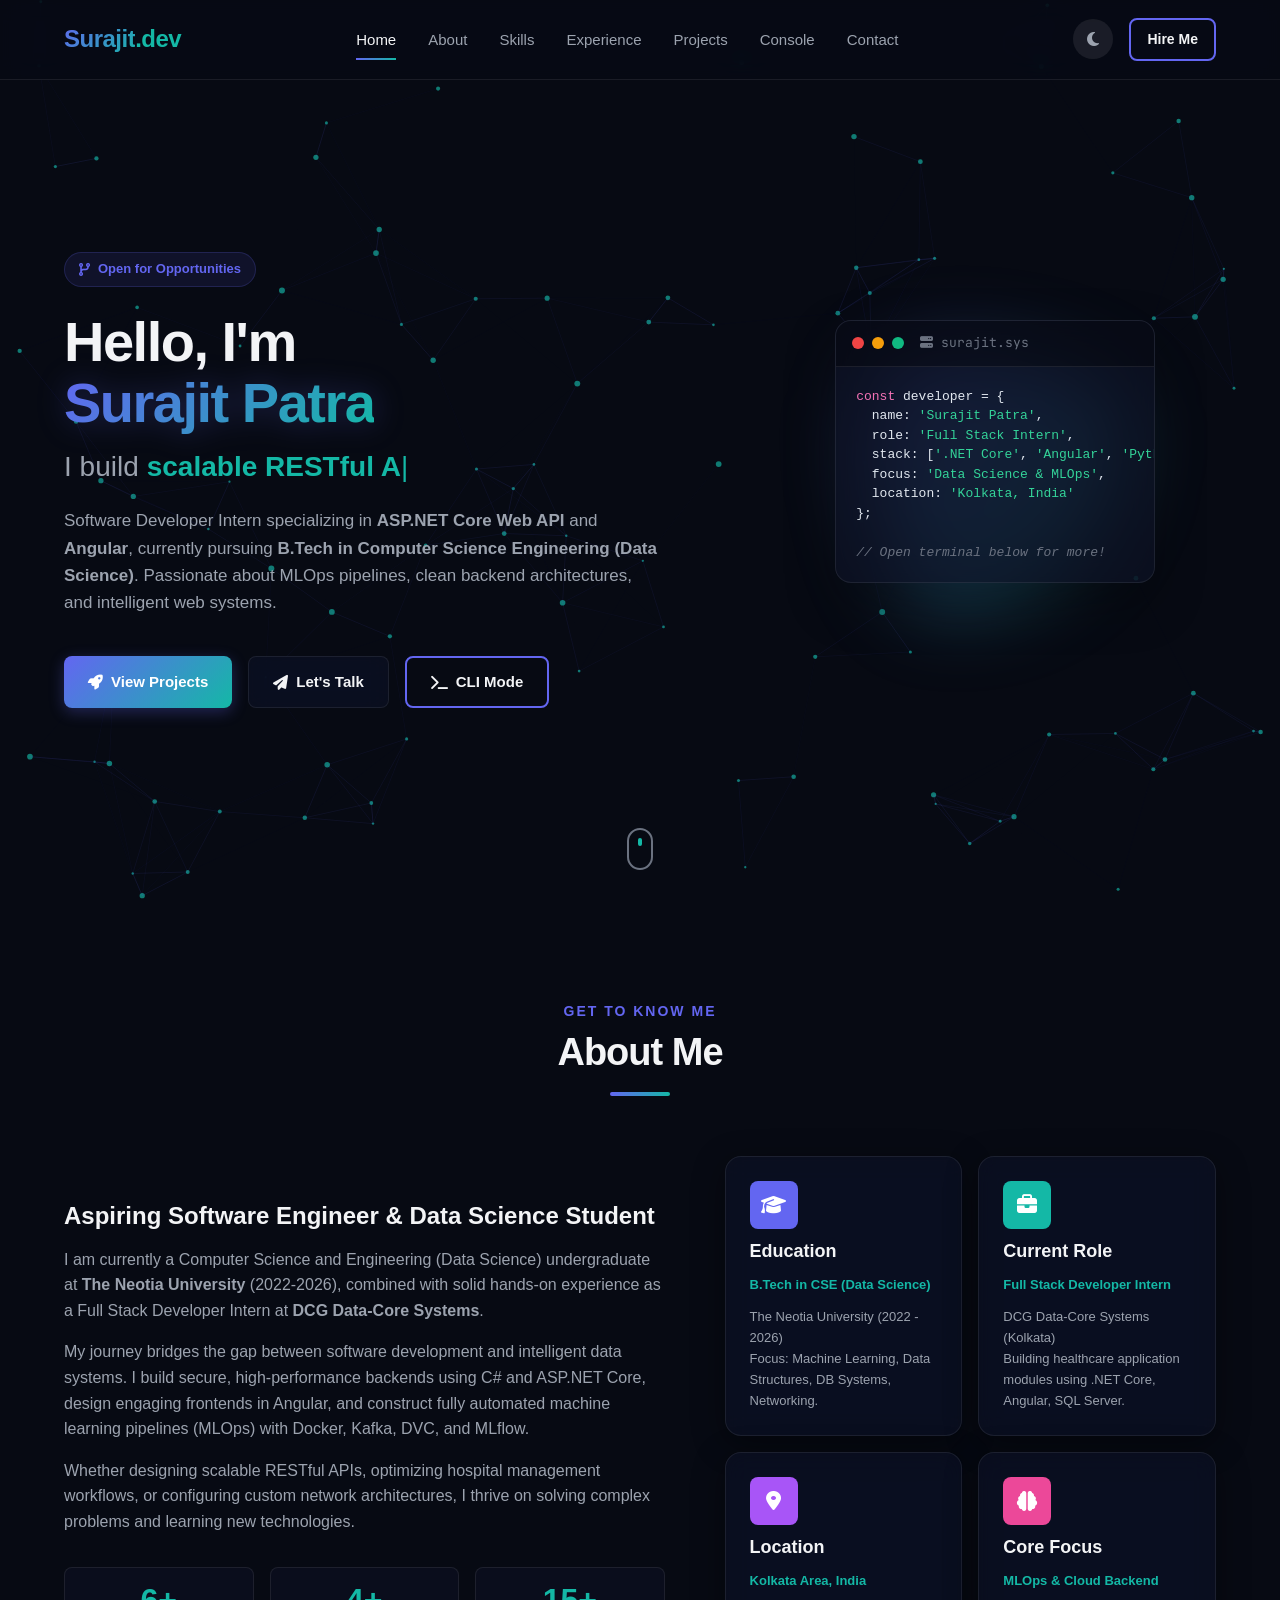
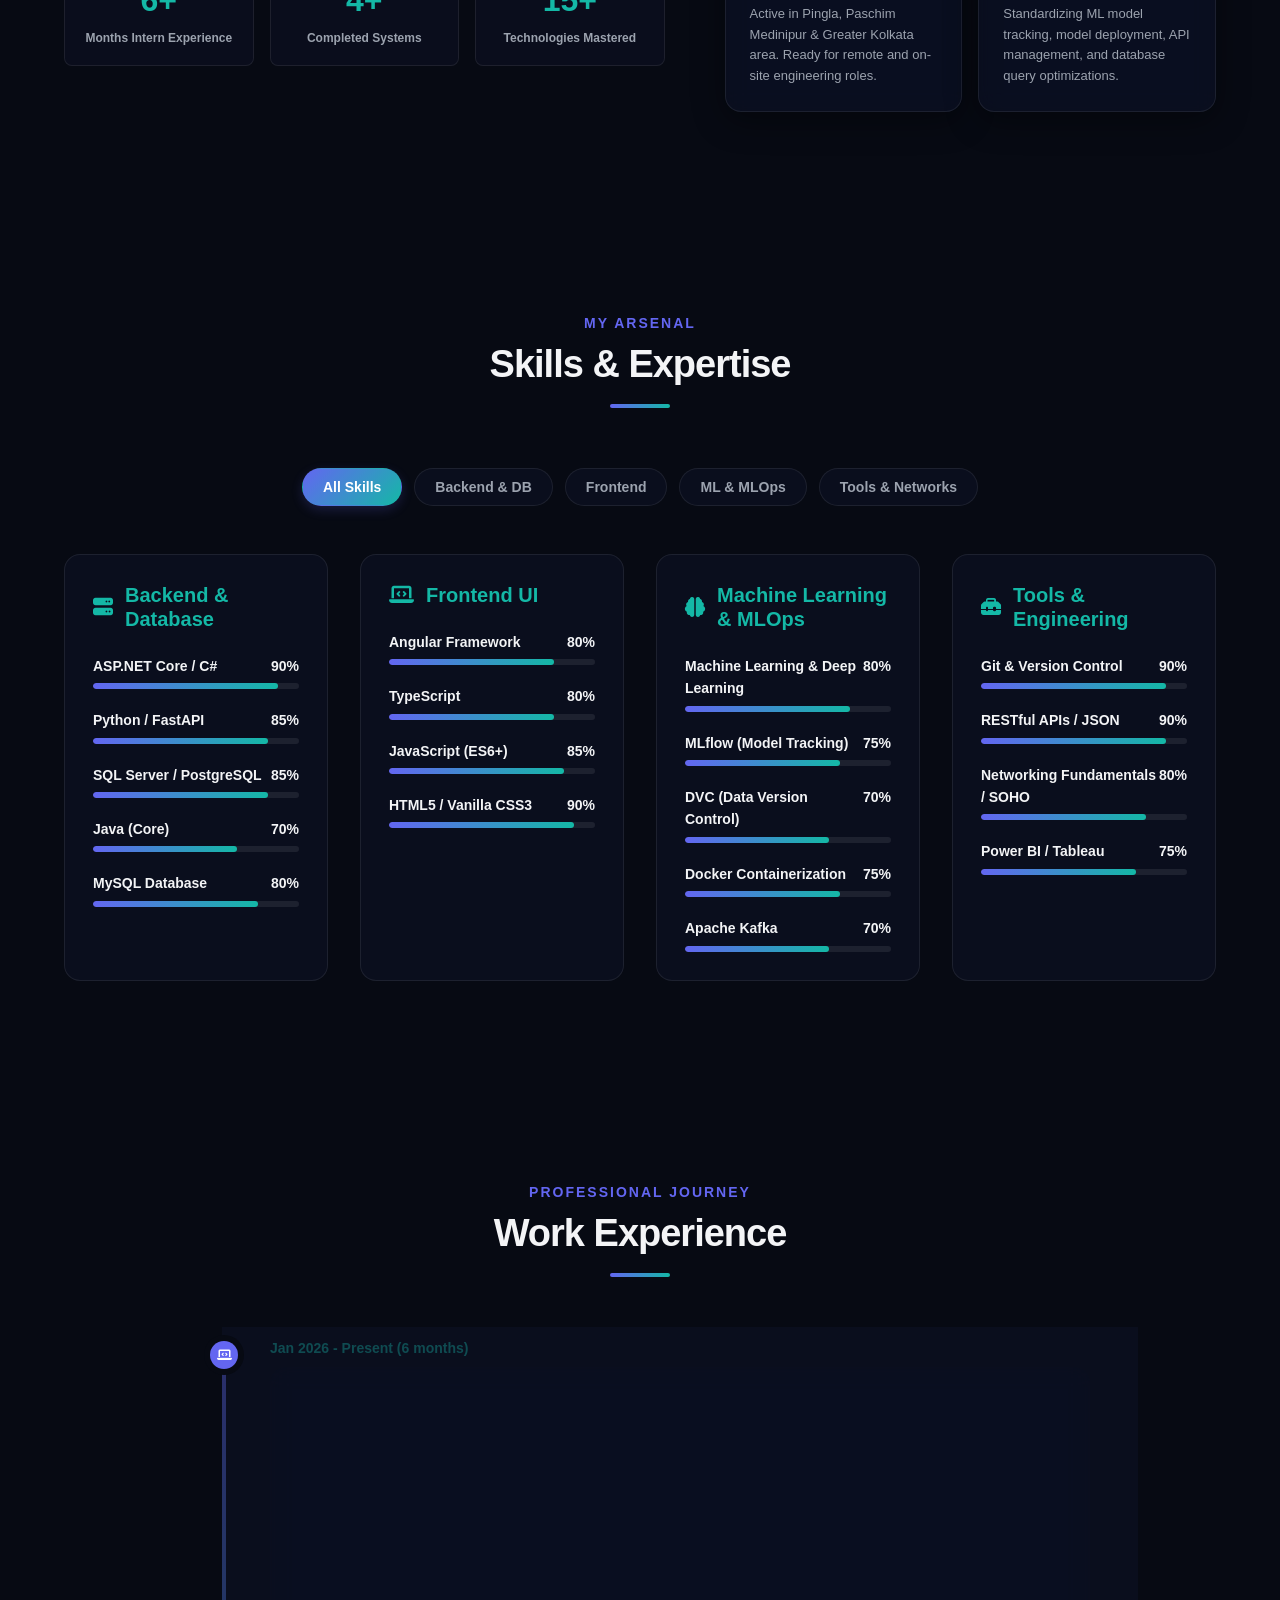
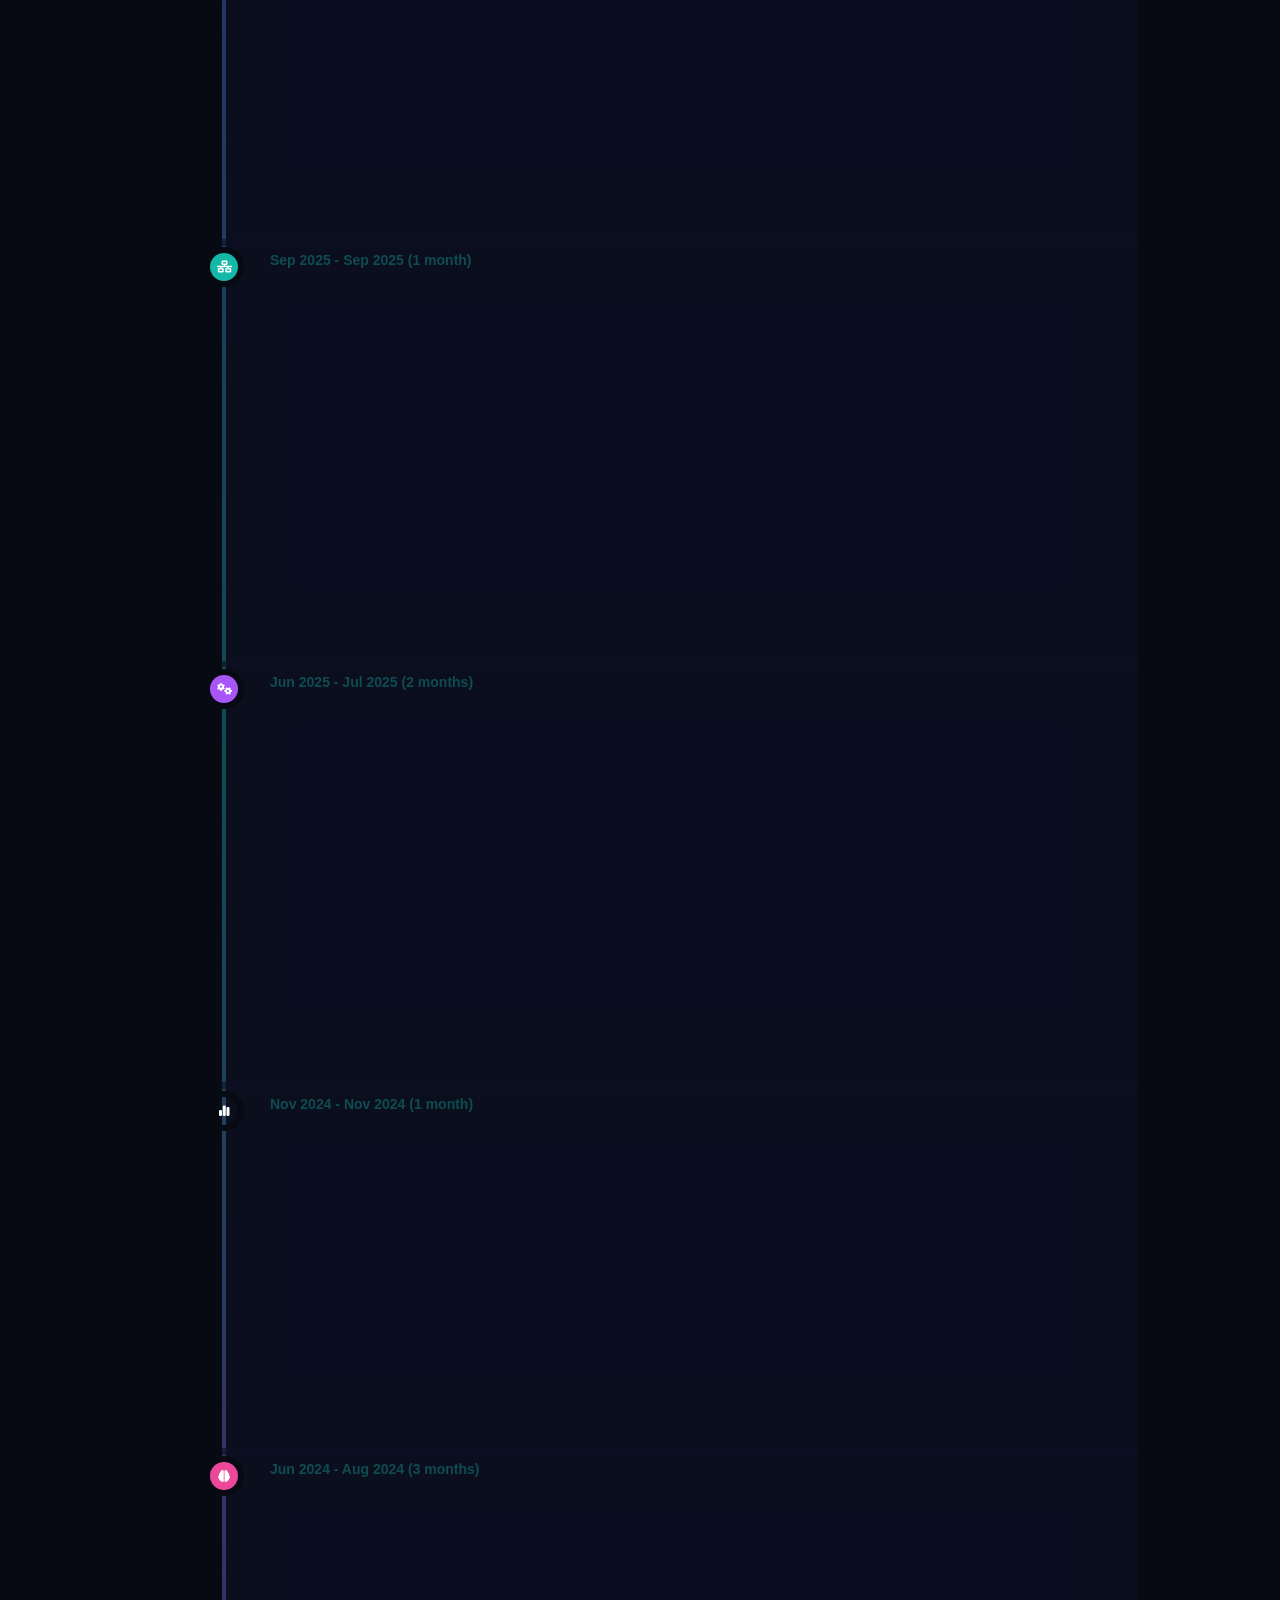
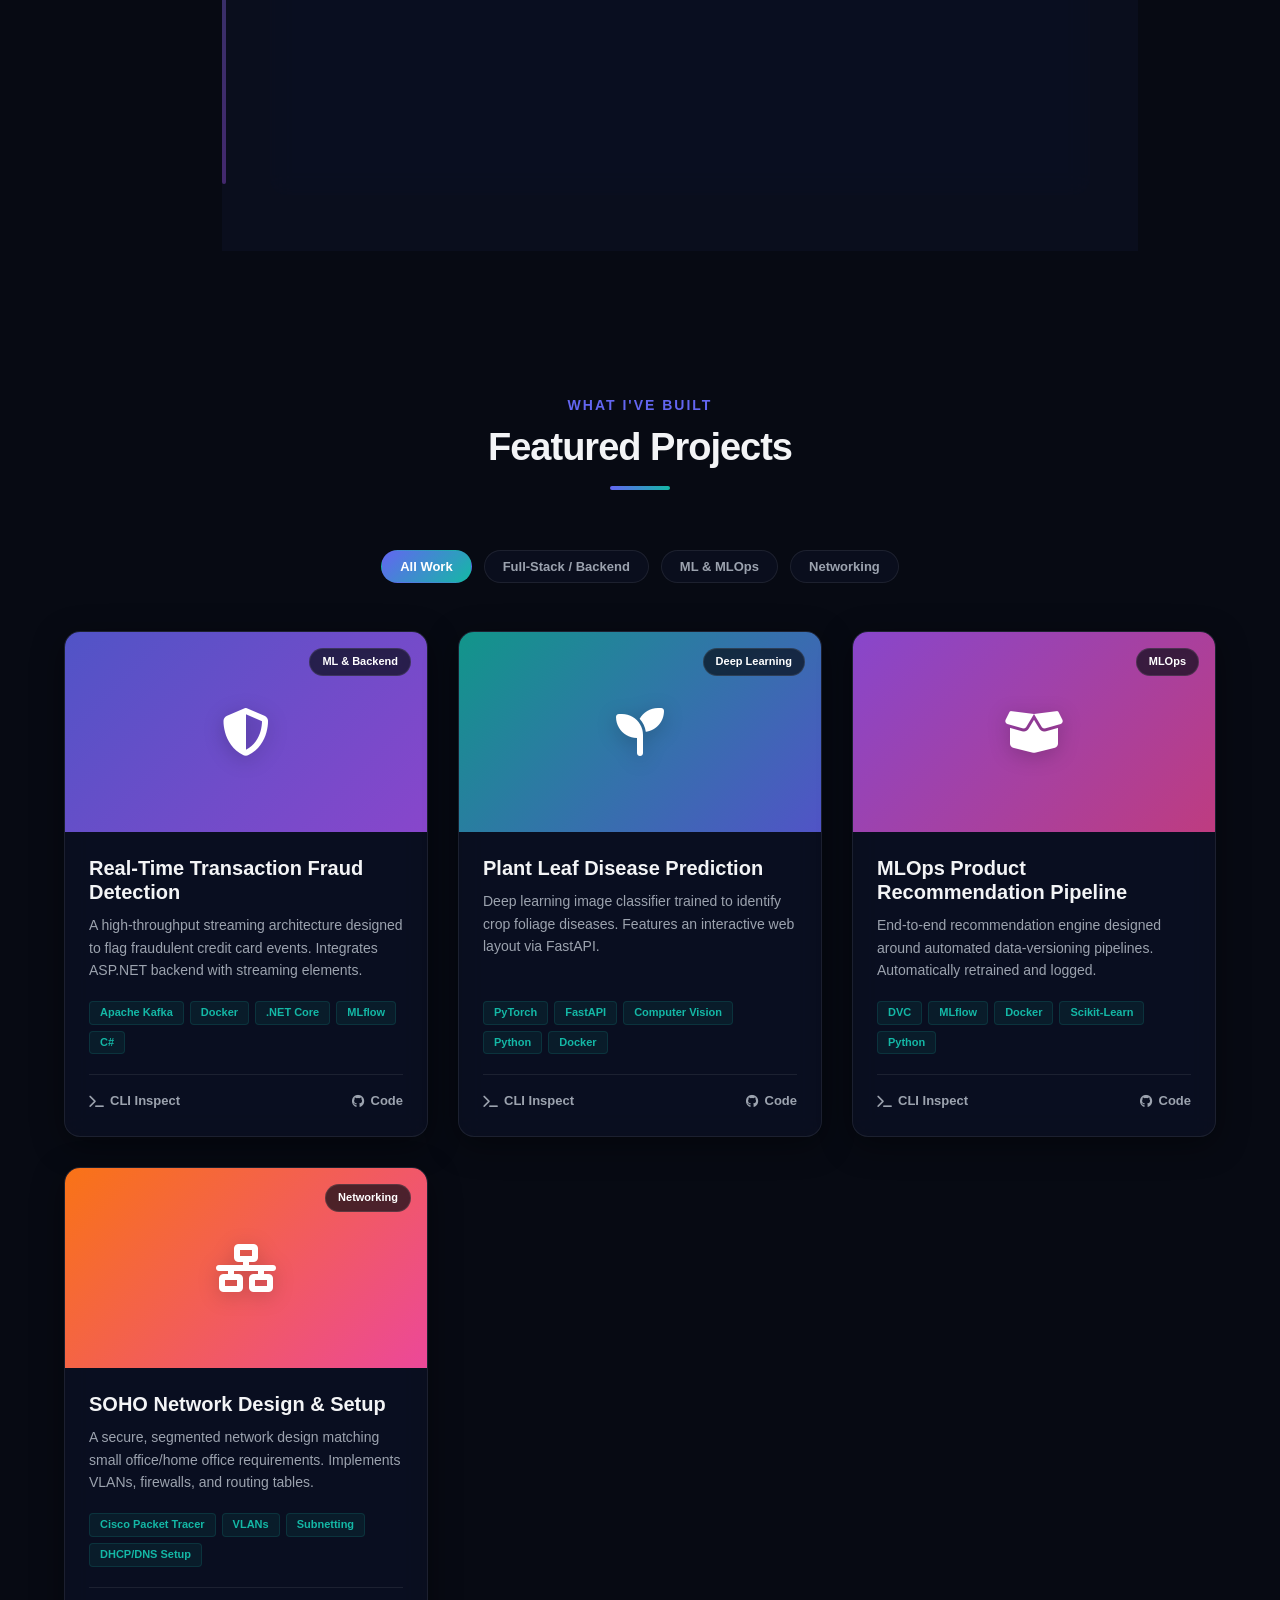
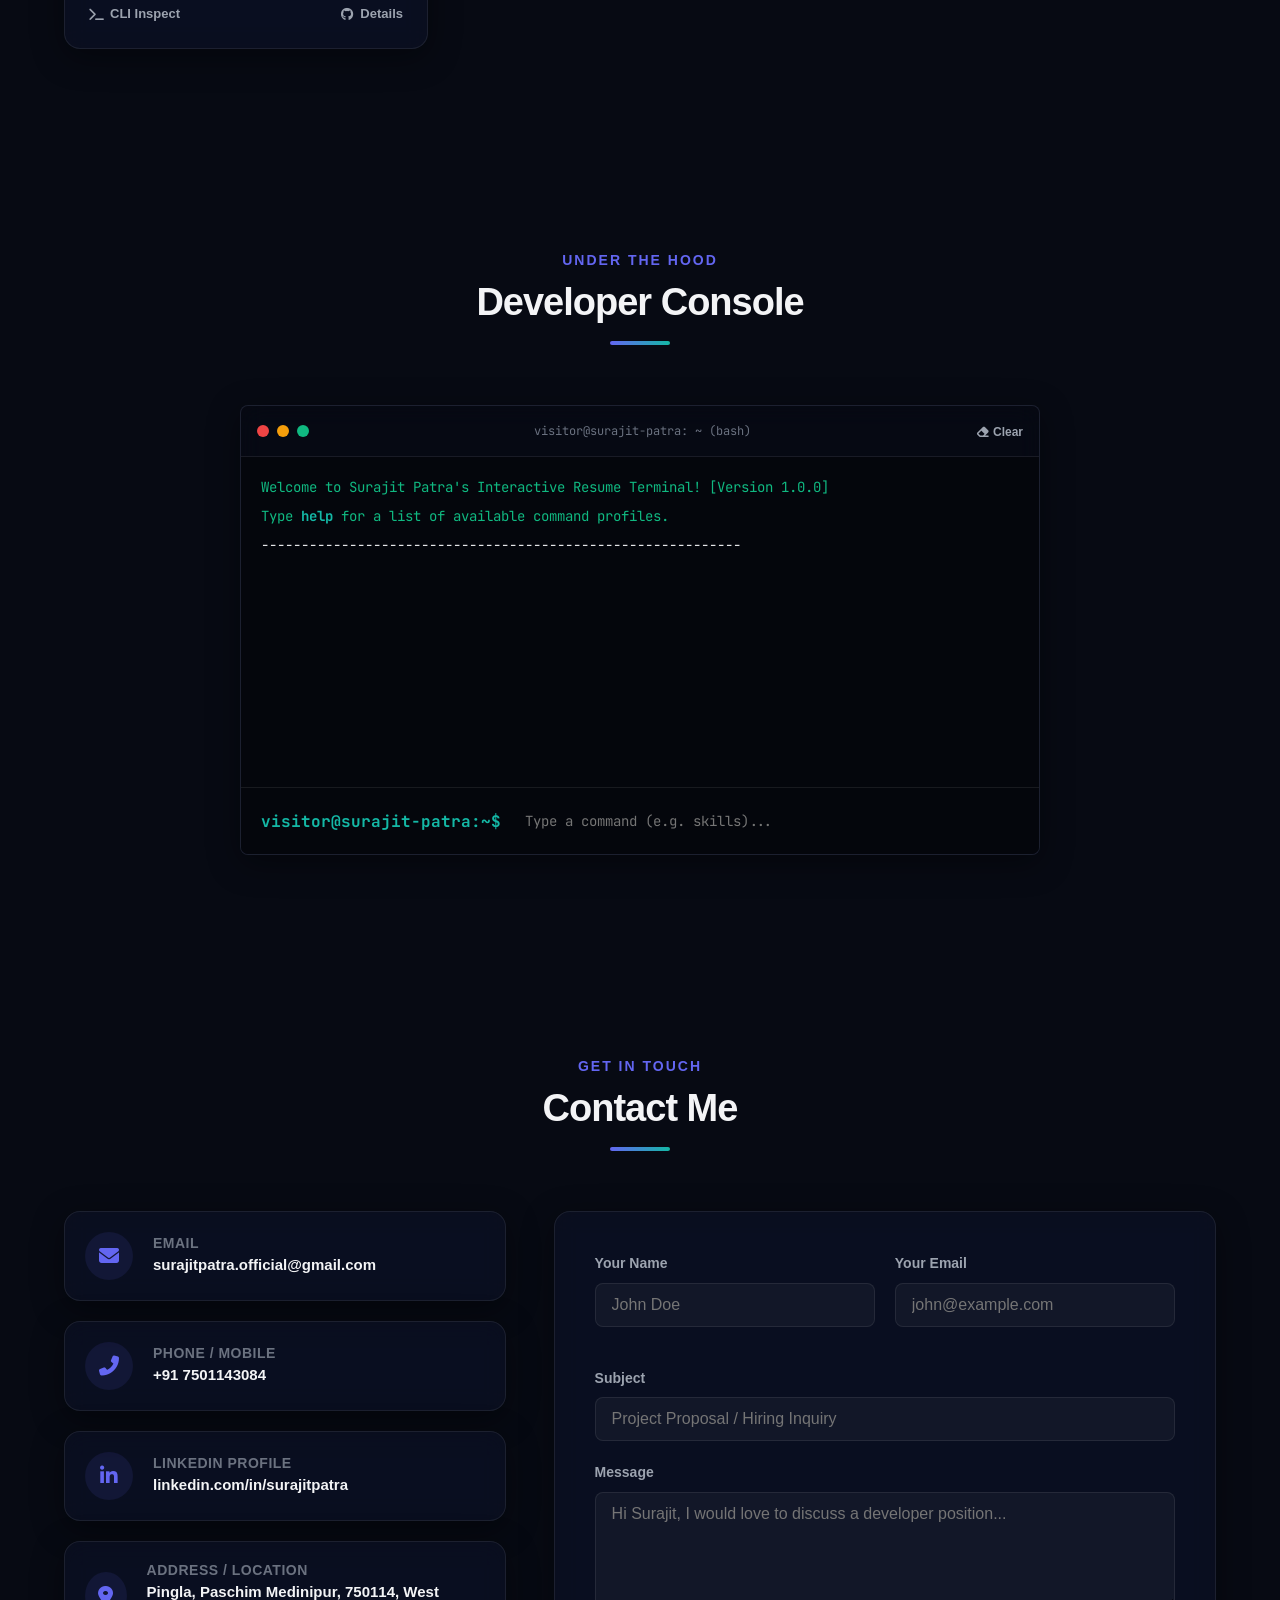
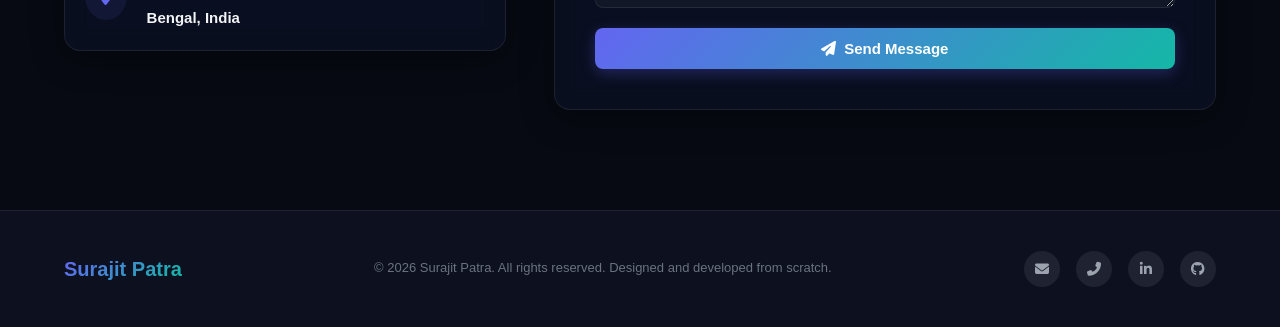
==== commit c936362d: "Update email address in contact details" ====
--- a/index.html
+++ b/index.html
@@ -797,7 +797,7 @@
                         <div class="detail-icon"><i class="fas fa-envelope"></i></div>
                         <div class="detail-content">
                             <h5>Email</h5>
-                            <a href="mailto:surajitpatra434@gmail.com" class="detail-link">surajitpatra434@gmail.com</a>
+                            <a href="mailto:surajitpatra.official@gmail.com" class="detail-link">surajitpatra.official@gmail.com</a>
                         </div>
                     </div>
 
--- a/style.css
+++ b/style.css
@@ -0,0 +1,1499 @@
+/* Custom Design System for Surajit Patra's Portfolio */
+
+:root {
+    /* Fonts */
+    --font-primary: 'Outfit', sans-serif;
+    --font-secondary: 'Plus Jakarta Sans', sans-serif;
+    --font-mono: 'JetBrains Mono', monospace;
+
+    /* Common Accents */
+    --accent-indigo: #6366f1;
+    --accent-indigo-rgb: 99, 102, 241;
+    --accent-teal: #14b8a6;
+    --accent-teal-rgb: 20, 184, 166;
+    --accent-purple: #a855f7;
+    --accent-purple-rgb: 168, 85, 247;
+    --accent-pink: #ec4899;
+    --accent-orange: #f97316;
+    
+    /* Layout Variables */
+    --header-height: 80px;
+    --border-radius-sm: 8px;
+    --border-radius-md: 16px;
+    --border-radius-lg: 24px;
+    
+    /* Transitions */
+    --trans-fast: 0.2s cubic-bezier(0.4, 0, 0.2, 1);
+    --trans-normal: 0.3s cubic-bezier(0.4, 0, 0.2, 1);
+    --trans-slow: 0.5s cubic-bezier(0.4, 0, 0.2, 1);
+}
+
+/* Dark Theme (Default) */
+[data-theme="dark"] {
+    --bg-primary: #070a13;
+    --bg-secondary: #0c101f;
+    --bg-card: rgba(13, 18, 36, 0.65);
+    --bg-card-hover: rgba(20, 26, 51, 0.8);
+    --border-color: rgba(255, 255, 255, 0.08);
+    --border-color-hover: rgba(255, 255, 255, 0.15);
+    --text-primary: #f3f4f6;
+    --text-secondary: #9ca3af;
+    --text-muted: #6b7280;
+    --shadow-color: rgba(0, 0, 0, 0.4);
+    --glass-blur: blur(12px) saturate(180%);
+    --bg-nav: rgba(7, 10, 19, 0.75);
+    --bg-terminal: #04060c;
+    --text-terminal: #10b981;
+}
+
+/* Light Theme Override */
+[data-theme="light"] {
+    --bg-primary: #f8fafc;
+    --bg-secondary: #f1f5f9;
+    --bg-card: rgba(255, 255, 255, 0.75);
+    --bg-card-hover: rgba(255, 255, 255, 0.9);
+    --border-color: rgba(0, 0, 0, 0.08);
+    --border-color-hover: rgba(0, 0, 0, 0.15);
+    --text-primary: #0f172a;
+    --text-secondary: #475569;
+    --text-muted: #94a3b8;
+    --shadow-color: rgba(0, 0, 0, 0.06);
+    --glass-blur: blur(12px) saturate(180%);
+    --bg-nav: rgba(248, 250, 252, 0.75);
+    --bg-terminal: #1e1e24;
+    --text-terminal: #34d399;
+}
+
+/* Reset & Global Styles */
+* {
+    margin: 0;
+    padding: 0;
+    box-sizing: border-box;
+}
+
+html {
+    scroll-behavior: smooth;
+    scroll-padding-top: var(--header-height);
+}
+
+body {
+    font-family: var(--font-secondary);
+    background-color: var(--bg-primary);
+    color: var(--text-primary);
+    line-height: 1.6;
+    overflow-x: hidden;
+    transition: background-color var(--trans-normal), color var(--trans-normal);
+}
+
+h1, h2, h3, h4, h5, h6 {
+    font-family: var(--font-primary);
+    font-weight: 700;
+    color: var(--text-primary);
+    line-height: 1.2;
+}
+
+a {
+    color: inherit;
+    text-decoration: none;
+    transition: color var(--trans-fast);
+}
+
+button, input, textarea, select {
+    font-family: inherit;
+    font-size: inherit;
+    outline: none;
+    border: none;
+    background: transparent;
+}
+
+/* Scroll Progress Bar */
+#scroll-progress {
+    position: fixed;
+    top: 0;
+    left: 0;
+    height: 4px;
+    background: linear-gradient(to right, var(--accent-indigo), var(--accent-teal));
+    z-index: 1000;
+    width: 0%;
+    transition: width 0.1s ease-out;
+}
+
+/* Interactive Canvas Background */
+#particle-canvas {
+    position: fixed;
+    top: 0;
+    left: 0;
+    width: 100%;
+    height: 100%;
+    z-index: -1;
+    pointer-events: none;
+}
+
+/* Utility Containers */
+.container {
+    width: 100%;
+    max-width: 1200px;
+    margin: 0 auto;
+    padding: 0 24px;
+}
+
+section {
+    padding: 100px 0;
+    position: relative;
+}
+
+/* Scroll Spy helper */
+.scroll-spy {
+    position: relative;
+}
+
+/* Gradients */
+.gradient-text {
+    background: linear-gradient(135deg, var(--accent-indigo) 0%, var(--accent-teal) 100%);
+    -webkit-background-clip: text;
+    -webkit-text-fill-color: transparent;
+    background-clip: text;
+}
+
+.glow-text {
+    filter: drop-shadow(0 0 15px rgba(var(--accent-indigo-rgb), 0.3));
+}
+
+.bg-grad-indigo {
+    background: linear-gradient(135deg, rgba(99, 102, 241, 0.8) 0%, rgba(168, 85, 247, 0.8) 100%);
+}
+
+.bg-grad-teal {
+    background: linear-gradient(135deg, rgba(20, 184, 166, 0.8) 0%, rgba(99, 102, 241, 0.8) 100%);
+}
+
+.bg-grad-purple {
+    background: linear-gradient(135deg, rgba(168, 85, 247, 0.8) 0%, rgba(236, 72, 153, 0.8) 100%);
+}
+
+.bg-grad-orange {
+    background: linear-gradient(135deg, rgba(249, 115, 22) 0%, rgba(236, 72, 153) 100%);
+}
+
+/* Glassmorphism Classes */
+.glass-card {
+    background: var(--bg-card);
+    backdrop-filter: var(--glass-blur);
+    -webkit-backdrop-filter: var(--glass-blur);
+    border: 1px solid var(--border-color);
+    border-radius: var(--border-radius-md);
+    box-shadow: 0 8px 32px var(--shadow-color);
+    transition: transform var(--trans-normal), border-color var(--trans-normal), background-color var(--trans-normal), box-shadow var(--trans-normal);
+}
+
+.glass-card:hover {
+    border-color: var(--border-color-hover);
+    background-color: var(--bg-card-hover);
+    box-shadow: 0 12px 40px rgba(0, 0, 0, 0.15);
+}
+
+/* Header & Nav */
+.glass-nav {
+    position: fixed;
+    top: 0;
+    left: 0;
+    width: 100%;
+    height: var(--header-height);
+    background: var(--bg-nav);
+    backdrop-filter: var(--glass-blur);
+    -webkit-backdrop-filter: var(--glass-blur);
+    border-bottom: 1px solid var(--border-color);
+    z-index: 100;
+    transition: background-color var(--trans-normal), border-color var(--trans-normal);
+}
+
+.nav-container {
+    max-width: 1200px;
+    height: 100%;
+    margin: 0 auto;
+    padding: 0 24px;
+    display: flex;
+    align-items: center;
+    justify-content: space-between;
+}
+
+.logo {
+    font-family: var(--font-primary);
+    font-size: 24px;
+    font-weight: 800;
+    letter-spacing: -0.5px;
+    display: flex;
+    align-items: center;
+}
+
+.logo-dot {
+    color: var(--accent-teal);
+    font-weight: 800;
+}
+
+.nav-menu {
+    display: flex;
+    align-items: center;
+    gap: 32px;
+}
+
+.nav-link {
+    font-size: 15px;
+    font-weight: 500;
+    color: var(--text-secondary);
+    position: relative;
+    padding: 8px 0;
+}
+
+.nav-link:hover, .nav-link.active {
+    color: var(--text-primary);
+}
+
+.nav-link::after {
+    content: '';
+    position: absolute;
+    bottom: 0;
+    left: 0;
+    width: 0%;
+    height: 2px;
+    background: linear-gradient(to right, var(--accent-indigo), var(--accent-teal));
+    transition: width var(--trans-fast) ease-out;
+}
+
+.nav-link.active::after, .nav-link:hover::after {
+    width: 100%;
+}
+
+.nav-actions {
+    display: flex;
+    align-items: center;
+    gap: 16px;
+}
+
+.icon-btn {
+    width: 40px;
+    height: 40px;
+    border-radius: 50%;
+    display: flex;
+    align-items: center;
+    justify-content: center;
+    color: var(--text-secondary);
+    cursor: pointer;
+    background: var(--border-color);
+    border: 1px solid transparent;
+    transition: color var(--trans-fast), background-color var(--trans-fast), border-color var(--trans-fast);
+}
+
+.icon-btn:hover {
+    color: var(--text-primary);
+    background: rgba(var(--accent-indigo-rgb), 0.1);
+    border-color: rgba(var(--accent-indigo-rgb), 0.2);
+}
+
+/* Theme Icons Toggle */
+[data-theme="dark"] .light-icon { display: none; }
+[data-theme="dark"] .dark-icon { display: block; }
+[data-theme="light"] .light-icon { display: block; }
+[data-theme="light"] .dark-icon { display: none; }
+
+/* Buttons */
+.btn {
+    display: inline-flex;
+    align-items: center;
+    justify-content: center;
+    gap: 8px;
+    padding: 12px 24px;
+    border-radius: var(--border-radius-sm);
+    font-weight: 600;
+    font-size: 15px;
+    cursor: pointer;
+    transition: transform var(--trans-fast), box-shadow var(--trans-fast), background-color var(--trans-fast), border-color var(--trans-fast);
+}
+
+.btn:active {
+    transform: scale(0.98);
+}
+
+.btn-primary {
+    background: linear-gradient(135deg, var(--accent-indigo) 0%, var(--accent-teal) 100%);
+    color: #ffffff;
+    box-shadow: 0 4px 15px rgba(var(--accent-indigo-rgb), 0.3);
+}
+
+.btn-primary:hover {
+    box-shadow: 0 6px 20px rgba(var(--accent-indigo-rgb), 0.4);
+    transform: translateY(-2px);
+}
+
+.btn-secondary {
+    background: var(--bg-card);
+    border: 1px solid var(--border-color);
+    color: var(--text-primary);
+    backdrop-filter: var(--glass-blur);
+    -webkit-backdrop-filter: var(--glass-blur);
+}
+
+.btn-secondary:hover {
+    background-color: var(--bg-card-hover);
+    border-color: var(--border-color-hover);
+    transform: translateY(-2px);
+}
+
+.btn-outline {
+    border: 2px solid var(--accent-indigo);
+    color: var(--text-primary);
+}
+
+.btn-outline:hover {
+    background: rgba(var(--accent-indigo-rgb), 0.1);
+    transform: translateY(-2px);
+}
+
+.btn-sm {
+    padding: 8px 16px;
+    font-size: 14px;
+}
+
+.btn-block {
+    display: flex;
+    width: 100%;
+}
+
+/* Hamburger */
+.hamburger-btn {
+    display: none;
+    flex-direction: column;
+    gap: 6px;
+    width: 30px;
+    cursor: pointer;
+    z-index: 200;
+}
+
+.hamburger-btn span {
+    display: block;
+    width: 100%;
+    height: 2px;
+    background-color: var(--text-primary);
+    transition: transform var(--trans-normal), opacity var(--trans-normal);
+}
+
+.hamburger-btn.open span:nth-child(1) {
+    transform: translateY(8px) rotate(45deg);
+}
+
+.hamburger-btn.open span:nth-child(2) {
+    opacity: 0;
+}
+
+.hamburger-btn.open span:nth-child(3) {
+    transform: translateY(-8px) rotate(-45deg);
+}
+
+/* Mobile Nav Overlay */
+.mobile-nav-overlay {
+    position: fixed;
+    top: 0;
+    left: 0;
+    width: 100%;
+    height: 100vh;
+    background: var(--bg-primary);
+    z-index: 90;
+    display: flex;
+    align-items: center;
+    justify-content: center;
+    opacity: 0;
+    pointer-events: none;
+    transition: opacity var(--trans-normal);
+}
+
+.mobile-nav-overlay.open {
+    opacity: 1;
+    pointer-events: all;
+}
+
+.mobile-menu {
+    display: flex;
+    flex-direction: column;
+    align-items: center;
+    gap: 24px;
+}
+
+.mobile-link {
+    font-family: var(--font-primary);
+    font-size: 28px;
+    font-weight: 700;
+    color: var(--text-secondary);
+    transition: transform var(--trans-normal), color var(--trans-normal);
+}
+
+.mobile-link:hover, .mobile-link.active {
+    color: var(--text-primary);
+    transform: scale(1.1);
+}
+
+/* Hero Section */
+.hero-section {
+    min-height: 100vh;
+    display: flex;
+    align-items: center;
+    padding-top: calc(var(--header-height) + 40px);
+    padding-bottom: 60px;
+    overflow: hidden;
+}
+
+.hero-container {
+    display: grid;
+    grid-template-columns: 1.2fr 0.8fr;
+    gap: 48px;
+    align-items: center;
+}
+
+.intro-badge {
+    display: inline-flex;
+    align-items: center;
+    gap: 8px;
+    background: rgba(var(--accent-indigo-rgb), 0.1);
+    color: var(--accent-indigo);
+    border: 1px solid rgba(var(--accent-indigo-rgb), 0.2);
+    padding: 6px 14px;
+    border-radius: 50px;
+    font-size: 13px;
+    font-weight: 600;
+    margin-bottom: 24px;
+}
+
+.hero-title {
+    font-size: 56px;
+    font-weight: 800;
+    line-height: 1.1;
+    margin-bottom: 16px;
+    letter-spacing: -1.5px;
+}
+
+.hero-subtitle {
+    font-size: 28px;
+    font-weight: 500;
+    color: var(--text-secondary);
+    margin-bottom: 24px;
+    display: flex;
+    align-items: center;
+}
+
+.typing-text {
+    color: var(--accent-teal);
+    font-weight: 700;
+    margin-left: 8px;
+}
+
+.cursor {
+    color: var(--accent-teal);
+    animation: blink 0.8s infinite;
+}
+
+.hero-desc {
+    color: var(--text-secondary);
+    font-size: 17px;
+    max-width: 600px;
+    margin-bottom: 40px;
+}
+
+.hero-ctas {
+    display: flex;
+    flex-wrap: wrap;
+    gap: 16px;
+}
+
+.hero-visual {
+    position: relative;
+    display: flex;
+    justify-content: center;
+    align-items: center;
+}
+
+.blob-container {
+    position: relative;
+    width: 320px;
+    height: 320px;
+}
+
+.interactive-blob {
+    position: absolute;
+    top: 10%;
+    left: 10%;
+    width: 80%;
+    height: 80%;
+    background: linear-gradient(135deg, rgba(99, 102, 241, 0.4) 0%, rgba(20, 184, 166, 0.4) 100%);
+    filter: blur(40px);
+    border-radius: 30% 70% 70% 30% / 30% 30% 70% 70%;
+    animation: blob-bounce 8s infinite alternate ease-in-out;
+}
+
+.glass-hero-card {
+    position: relative;
+    width: 100%;
+    background: rgba(13, 18, 36, 0.7);
+    backdrop-filter: blur(16px);
+    border: 1px solid var(--border-color);
+    border-radius: var(--border-radius-md);
+    box-shadow: 0 20px 50px rgba(0, 0, 0, 0.3);
+    overflow: hidden;
+}
+
+.card-header {
+    background: rgba(0, 0, 0, 0.3);
+    padding: 12px 16px;
+    display: flex;
+    align-items: center;
+    gap: 8px;
+    border-bottom: 1px solid var(--border-color);
+}
+
+.dot {
+    width: 12px;
+    height: 12px;
+    border-radius: 50%;
+    display: inline-block;
+}
+
+.dot.red { background-color: #ef4444; }
+.dot.yellow { background-color: #f59e0b; }
+.dot.green { background-color: #10b981; }
+
+.card-title-text {
+    font-family: var(--font-mono);
+    font-size: 13px;
+    color: var(--text-muted);
+    margin-left: 8px;
+}
+
+.card-body-code {
+    padding: 20px;
+    font-family: var(--font-mono);
+    font-size: 13px;
+    line-height: 1.5;
+    color: #e2e8f0;
+}
+
+.code-keyword { color: #f472b6; }
+.code-string { color: #34d399; }
+.code-comment { color: #6b7280; font-style: italic; }
+
+.scroll-indicator {
+    position: absolute;
+    bottom: 30px;
+    left: 50%;
+    transform: translateX(-50%);
+}
+
+.mouse-icon {
+    width: 26px;
+    height: 42px;
+    border: 2px solid var(--text-muted);
+    border-radius: 20px;
+    display: block;
+    position: relative;
+}
+
+.wheel {
+    width: 4px;
+    height: 8px;
+    background-color: var(--accent-teal);
+    border-radius: 2px;
+    position: absolute;
+    top: 8px;
+    left: 50%;
+    transform: translateX(-50%);
+    animation: scroll-wheel 1.5s infinite;
+}
+
+/* Sections Header */
+.section-header {
+    text-align: center;
+    margin-bottom: 60px;
+}
+
+.subtitle {
+    font-family: var(--font-primary);
+    font-size: 14px;
+    text-transform: uppercase;
+    letter-spacing: 2px;
+    color: var(--accent-indigo);
+    font-weight: 700;
+    margin-bottom: 8px;
+    display: block;
+}
+
+.section-title {
+    font-size: 38px;
+    font-weight: 800;
+    margin-bottom: 16px;
+    letter-spacing: -1px;
+}
+
+.title-underline {
+    width: 60px;
+    height: 4px;
+    background: linear-gradient(to right, var(--accent-indigo), var(--accent-teal));
+    margin: 0 auto;
+    border-radius: 2px;
+}
+
+/* About Section */
+.about-grid {
+    display: grid;
+    grid-template-columns: 1.1fr 0.9fr;
+    gap: 60px;
+    align-items: center;
+}
+
+.about-info h3 {
+    font-size: 24px;
+    font-weight: 700;
+    margin-bottom: 16px;
+}
+
+.about-info p {
+    color: var(--text-secondary);
+    margin-bottom: 16px;
+}
+
+.about-metrics {
+    display: grid;
+    grid-template-columns: repeat(3, 1fr);
+    gap: 16px;
+    margin-top: 32px;
+}
+
+.metric-card {
+    background: rgba(var(--accent-indigo-rgb), 0.04);
+    border: 1px solid var(--border-color);
+    padding: 16px;
+    border-radius: var(--border-radius-sm);
+    text-align: center;
+}
+
+.metric-num {
+    display: block;
+    font-family: var(--font-primary);
+    font-size: 32px;
+    font-weight: 800;
+    color: var(--accent-teal);
+    line-height: 1;
+    margin-bottom: 8px;
+}
+
+.metric-label {
+    font-size: 12px;
+    color: var(--text-secondary);
+    font-weight: 600;
+}
+
+.about-cards-grid {
+    display: grid;
+    grid-template-columns: repeat(2, 1fr);
+    gap: 16px;
+}
+
+.info-card {
+    padding: 24px;
+    display: flex;
+    flex-direction: column;
+    gap: 12px;
+}
+
+.icon-wrapper {
+    width: 48px;
+    height: 48px;
+    border-radius: var(--border-radius-sm);
+    display: flex;
+    align-items: center;
+    justify-content: center;
+    font-size: 20px;
+    color: #ffffff;
+}
+
+.bg-indigo { background-color: var(--accent-indigo); }
+.bg-teal { background-color: var(--accent-teal); }
+.bg-purple { background-color: var(--accent-purple); }
+.bg-pink { background-color: var(--accent-pink); }
+
+.info-card h4 {
+    font-size: 18px;
+    font-weight: 700;
+}
+
+.card-subtitle {
+    font-size: 13px;
+    font-weight: 600;
+    color: var(--accent-teal);
+}
+
+.card-details {
+    font-size: 13px;
+    color: var(--text-secondary);
+}
+
+/* Skills Section */
+.skills-tabs {
+    display: flex;
+    justify-content: center;
+    flex-wrap: wrap;
+    gap: 12px;
+    margin-bottom: 48px;
+}
+
+.tab-btn {
+    padding: 10px 20px;
+    border-radius: 50px;
+    background: var(--bg-card);
+    border: 1px solid var(--border-color);
+    color: var(--text-secondary);
+    font-weight: 600;
+    font-size: 14px;
+    cursor: pointer;
+    transition: var(--trans-fast);
+}
+
+.tab-btn.active, .tab-btn:hover {
+    background: linear-gradient(135deg, var(--accent-indigo) 0%, var(--accent-teal) 100%);
+    color: #ffffff;
+    border-color: transparent;
+    box-shadow: 0 4px 12px rgba(var(--accent-indigo-rgb), 0.2);
+}
+
+.skills-grid {
+    display: grid;
+    grid-template-columns: repeat(auto-fit, minmax(250px, 1fr));
+    gap: 32px;
+}
+
+.skills-column {
+    background: var(--bg-card);
+    border: 1px solid var(--border-color);
+    border-radius: var(--border-radius-md);
+    padding: 28px;
+    transition: transform var(--trans-normal), border-color var(--trans-normal);
+}
+
+.skills-column:hover {
+    border-color: var(--border-color-hover);
+    transform: translateY(-4px);
+}
+
+.column-title {
+    font-size: 20px;
+    margin-bottom: 24px;
+    display: flex;
+    align-items: center;
+    gap: 12px;
+    color: var(--accent-teal);
+}
+
+.skills-list {
+    display: flex;
+    flex-direction: column;
+    gap: 20px;
+}
+
+.skill-info {
+    display: flex;
+    justify-content: space-between;
+    font-size: 14px;
+    font-weight: 600;
+    margin-bottom: 6px;
+}
+
+.skill-bar {
+    height: 6px;
+    background: rgba(255, 255, 255, 0.08);
+    border-radius: 10px;
+    overflow: hidden;
+}
+
+[data-theme="light"] .skill-bar {
+    background: rgba(0, 0, 0, 0.05);
+}
+
+.skill-progress {
+    height: 100%;
+    background: linear-gradient(to right, var(--accent-indigo), var(--accent-teal));
+    border-radius: 10px;
+    width: 0;
+    transition: width 1.5s cubic-bezier(0.1, 1, 0.1, 1);
+}
+
+/* Experience / Timeline Section */
+.timeline {
+    position: relative;
+    max-width: 900px;
+    margin: 0 auto;
+}
+
+.timeline::before {
+    content: '';
+    position: absolute;
+    left: 32px;
+    top: 10px;
+    bottom: 10px;
+    width: 4px;
+    background: linear-gradient(to bottom, var(--accent-indigo), var(--accent-teal), var(--accent-purple));
+    border-radius: 2px;
+}
+
+.timeline-item {
+    position: relative;
+    padding-left: 80px;
+    margin-bottom: 60px;
+}
+
+.timeline-item:last-child {
+    margin-bottom: 0;
+}
+
+.timeline-dot {
+    position: absolute;
+    left: 20px;
+    top: 4px;
+    width: 28px;
+    height: 28px;
+    border-radius: 50%;
+    display: flex;
+    align-items: center;
+    justify-content: center;
+    color: #ffffff;
+    font-size: 12px;
+    z-index: 5;
+    box-shadow: 0 0 0 6px var(--bg-primary);
+}
+
+.timeline-date {
+    font-family: var(--font-primary);
+    font-size: 14px;
+    font-weight: 700;
+    color: var(--accent-teal);
+    margin-bottom: 8px;
+}
+
+.timeline-content {
+    padding: 32px;
+    position: relative;
+}
+
+.timeline-badge {
+    position: absolute;
+    top: 20px;
+    right: 24px;
+    font-size: 10px;
+    font-weight: 700;
+    padding: 4px 10px;
+    border-radius: 50px;
+    letter-spacing: 1px;
+}
+
+.bg-indigo-light {
+    background: rgba(var(--accent-indigo-rgb), 0.1);
+}
+
+.text-indigo {
+    color: var(--accent-indigo);
+}
+
+.company-name {
+    font-size: 16px;
+    color: var(--text-secondary);
+    font-weight: 600;
+    margin-bottom: 16px;
+    margin-top: 4px;
+}
+
+.company-name .location {
+    font-size: 14px;
+    color: var(--text-muted);
+    font-weight: 400;
+}
+
+.timeline-desc {
+    color: var(--text-secondary);
+    margin-bottom: 16px;
+}
+
+.timeline-bullets {
+    color: var(--text-secondary);
+    padding-left: 20px;
+    margin-bottom: 24px;
+    font-size: 14px;
+}
+
+.timeline-bullets li {
+    margin-bottom: 8px;
+}
+
+.tech-pills {
+    display: flex;
+    flex-wrap: wrap;
+    gap: 8px;
+}
+
+.tech-pills span {
+    background: rgba(255, 255, 255, 0.05);
+    border: 1px solid var(--border-color);
+    padding: 4px 12px;
+    border-radius: 50px;
+    font-size: 12px;
+    color: var(--text-secondary);
+    font-weight: 500;
+}
+
+[data-theme="light"] .tech-pills span {
+    background: rgba(0, 0, 0, 0.03);
+}
+
+/* Projects Section */
+.portfolio-filters {
+    display: flex;
+    justify-content: center;
+    gap: 12px;
+    margin-bottom: 48px;
+}
+
+.filter-btn {
+    padding: 8px 18px;
+    border-radius: 50px;
+    background: var(--bg-card);
+    border: 1px solid var(--border-color);
+    color: var(--text-secondary);
+    font-weight: 600;
+    font-size: 13px;
+    cursor: pointer;
+    transition: var(--trans-fast);
+}
+
+.filter-btn.active, .filter-btn:hover {
+    background: linear-gradient(135deg, var(--accent-indigo) 0%, var(--accent-teal) 100%);
+    color: #ffffff;
+    border-color: transparent;
+}
+
+.projects-grid {
+    display: grid;
+    grid-template-columns: repeat(auto-fill, minmax(320px, 1fr));
+    gap: 30px;
+}
+
+.project-card {
+    display: flex;
+    flex-direction: column;
+    overflow: hidden;
+    height: 100%;
+}
+
+.project-card:hover {
+    transform: translateY(-6px);
+}
+
+.project-img-wrapper {
+    position: relative;
+    width: 100%;
+    height: 200px;
+    overflow: hidden;
+}
+
+.project-placeholder-img {
+    width: 100%;
+    height: 100%;
+    display: flex;
+    align-items: center;
+    justify-content: center;
+    color: #ffffff;
+    transition: transform var(--trans-normal);
+}
+
+.project-icon {
+    font-size: 48px;
+    filter: drop-shadow(0 4px 10px rgba(0, 0, 0, 0.2));
+}
+
+.project-card:hover .project-placeholder-img {
+    transform: scale(1.05);
+}
+
+.project-badge {
+    position: absolute;
+    top: 16px;
+    right: 16px;
+    background: rgba(7, 10, 19, 0.7);
+    backdrop-filter: blur(8px);
+    color: #ffffff;
+    font-size: 11px;
+    font-weight: 700;
+    padding: 4px 12px;
+    border-radius: 50px;
+    border: 1px solid rgba(255, 255, 255, 0.1);
+}
+
+.project-info {
+    padding: 24px;
+    display: flex;
+    flex-direction: column;
+    flex-grow: 1;
+}
+
+.project-info h3 {
+    font-size: 20px;
+    margin-bottom: 10px;
+}
+
+.project-desc {
+    color: var(--text-secondary);
+    font-size: 14px;
+    margin-bottom: 20px;
+    flex-grow: 1;
+}
+
+.project-tags {
+    display: flex;
+    flex-wrap: wrap;
+    gap: 6px;
+    margin-bottom: 20px;
+}
+
+.project-tags span {
+    background: rgba(var(--accent-teal-rgb), 0.08);
+    color: var(--accent-teal);
+    border: 1px solid rgba(var(--accent-teal-rgb), 0.15);
+    padding: 2px 10px;
+    border-radius: 4px;
+    font-size: 11px;
+    font-weight: 600;
+}
+
+.project-links {
+    display: flex;
+    justify-content: space-between;
+    align-items: center;
+    border-top: 1px solid var(--border-color);
+    padding-top: 16px;
+}
+
+.project-links a {
+    display: inline-flex;
+    align-items: center;
+    gap: 6px;
+    font-size: 13px;
+    font-weight: 700;
+    color: var(--text-secondary);
+}
+
+.project-links a:hover {
+    color: var(--accent-indigo);
+}
+
+/* Developer Console Terminal */
+.terminal-container {
+    max-width: 800px;
+    margin: 0 auto;
+    overflow: hidden;
+    display: flex;
+    flex-direction: column;
+    height: 450px;
+    border-radius: var(--border-radius-sm) !important;
+}
+
+.terminal-bar {
+    background: rgba(0, 0, 0, 0.4);
+    padding: 12px 16px;
+    display: flex;
+    align-items: center;
+    justify-content: space-between;
+    border-bottom: 1px solid var(--border-color);
+}
+
+.terminal-dots {
+    display: flex;
+    gap: 8px;
+}
+
+.terminal-title {
+    font-family: var(--font-mono);
+    font-size: 12px;
+    color: var(--text-muted);
+}
+
+.text-btn {
+    font-size: 12px;
+    color: var(--text-secondary);
+    cursor: pointer;
+    font-weight: 600;
+    transition: var(--trans-fast);
+}
+
+.text-btn:hover {
+    color: var(--accent-teal);
+}
+
+.terminal-body {
+    background: var(--bg-terminal);
+    flex-grow: 1;
+    padding: 20px;
+    font-family: var(--font-mono);
+    font-size: 14px;
+    color: var(--text-primary);
+    overflow-y: auto;
+    display: flex;
+    flex-direction: column;
+    gap: 8px;
+    scroll-behavior: smooth;
+}
+
+.terminal-line {
+    word-break: break-all;
+    line-height: 1.5;
+}
+
+.terminal-line.user-cmd {
+    color: var(--accent-indigo);
+}
+
+.terminal-line.system-msg {
+    color: var(--text-terminal);
+}
+
+.terminal-line.error-msg {
+    color: #ef4444;
+}
+
+.highlight-cmd {
+    color: var(--accent-teal);
+    font-weight: 700;
+}
+
+.terminal-input-line {
+    background: var(--bg-terminal);
+    padding: 12px 20px;
+    border-top: 1px solid var(--border-color);
+    display: flex;
+    align-items: center;
+    gap: 8px;
+    font-family: var(--font-mono);
+}
+
+.prompt-symbol {
+    color: var(--accent-teal);
+    font-weight: 700;
+    white-space: nowrap;
+}
+
+#terminal-input {
+    flex-grow: 1;
+    color: var(--text-primary);
+    background: transparent;
+    border: none;
+    caret-color: var(--accent-teal);
+    font-family: var(--font-mono);
+    font-size: 14px;
+}
+
+/* Contact Section */
+.contact-grid {
+    display: grid;
+    grid-template-columns: 0.8fr 1.2fr;
+    gap: 48px;
+    align-items: stretch;
+}
+
+.contact-info-panel {
+    display: flex;
+    flex-direction: column;
+    gap: 20px;
+}
+
+.contact-detail-card {
+    padding: 20px;
+    display: flex;
+    align-items: center;
+    gap: 20px;
+}
+
+.detail-icon {
+    width: 48px;
+    height: 48px;
+    border-radius: 50%;
+    background: rgba(var(--accent-indigo-rgb), 0.1);
+    color: var(--accent-indigo);
+    display: flex;
+    align-items: center;
+    justify-content: center;
+    font-size: 20px;
+}
+
+.detail-content h5 {
+    font-size: 14px;
+    color: var(--text-muted);
+    font-weight: 600;
+    text-transform: uppercase;
+    letter-spacing: 0.5px;
+}
+
+.detail-link, .detail-text {
+    font-size: 15px;
+    font-weight: 600;
+    color: var(--text-primary);
+}
+
+.detail-link:hover {
+    color: var(--accent-teal);
+}
+
+.contact-form-panel {
+    padding: 40px;
+}
+
+.form-row {
+    display: grid;
+    grid-template-columns: 1fr 1fr;
+    gap: 20px;
+    margin-bottom: 20px;
+}
+
+.form-group {
+    margin-bottom: 20px;
+    display: flex;
+    flex-direction: column;
+    gap: 8px;
+}
+
+label {
+    font-size: 14px;
+    font-weight: 600;
+    color: var(--text-secondary);
+}
+
+input[type="text"], input[type="email"], textarea {
+    width: 100%;
+    padding: 12px 16px;
+    background: rgba(255, 255, 255, 0.04);
+    border: 1px solid var(--border-color);
+    border-radius: var(--border-radius-sm);
+    color: var(--text-primary);
+    font-family: inherit;
+    transition: border-color var(--trans-fast), background-color var(--trans-fast);
+}
+
+[data-theme="light"] input[type="text"], [data-theme="light"] input[type="email"], [data-theme="light"] textarea {
+    background: rgba(0, 0, 0, 0.02);
+}
+
+input:focus, textarea:focus {
+    border-color: var(--accent-indigo);
+    background: rgba(255, 255, 255, 0.06);
+}
+
+/* Footer */
+footer {
+    background: var(--bg-secondary);
+    border-top: 1px solid var(--border-color);
+    padding: 40px 0;
+    transition: background-color var(--trans-normal);
+}
+
+.footer-container {
+    display: flex;
+    justify-content: space-between;
+    align-items: center;
+    flex-wrap: wrap;
+    gap: 20px;
+}
+
+.footer-logo {
+    font-family: var(--font-primary);
+    font-size: 20px;
+    font-weight: 800;
+}
+
+.copyright {
+    font-size: 13px;
+    color: var(--text-muted);
+}
+
+.footer-socials {
+    display: flex;
+    gap: 16px;
+}
+
+.footer-socials a {
+    width: 36px;
+    height: 36px;
+    border-radius: 50%;
+    display: flex;
+    align-items: center;
+    justify-content: center;
+    background: var(--border-color);
+    color: var(--text-secondary);
+    font-size: 14px;
+    transition: var(--trans-fast);
+}
+
+.footer-socials a:hover {
+    color: #ffffff;
+    background-color: var(--accent-indigo);
+    transform: translateY(-2px);
+}
+
+/* Toasts */
+#toast-container {
+    position: fixed;
+    bottom: 24px;
+    right: 24px;
+    display: flex;
+    flex-direction: column;
+    gap: 12px;
+    z-index: 1000;
+}
+
+.toast {
+    background: var(--bg-card);
+    backdrop-filter: var(--glass-blur);
+    -webkit-backdrop-filter: var(--glass-blur);
+    border-left: 4px solid var(--accent-teal);
+    border-top: 1px solid var(--border-color);
+    border-right: 1px solid var(--border-color);
+    border-bottom: 1px solid var(--border-color);
+    padding: 16px 24px;
+    border-radius: 0 var(--border-radius-sm) var(--border-radius-sm) 0;
+    box-shadow: 0 10px 25px rgba(0, 0, 0, 0.2);
+    display: flex;
+    align-items: center;
+    gap: 12px;
+    transform: translateX(120%);
+    transition: transform 0.4s cubic-bezier(0.175, 0.885, 0.32, 1.275);
+}
+
+.toast.show {
+    transform: translateX(0);
+}
+
+.toast-icon {
+    color: var(--accent-teal);
+    font-size: 18px;
+}
+
+.toast-msg {
+    font-size: 14px;
+    font-weight: 600;
+}
+
+/* Keyframes & Animations */
+@keyframes blink {
+    50% { opacity: 0; }
+}
+
+@keyframes blob-bounce {
+    0% {
+        border-radius: 30% 70% 70% 30% / 30% 30% 70% 70%;
+        transform: scale(1);
+    }
+    100% {
+        border-radius: 70% 30% 30% 70% / 70% 70% 30% 30%;
+        transform: scale(1.1) rotate(45deg);
+    }
+}
+
+@keyframes scroll-wheel {
+    0% { opacity: 1; transform: translate(-50%, 0); }
+    100% { opacity: 0; transform: translate(-50%, 15px); }
+}
+
+/* Media Queries */
+@screen-tablet: 992px;
+@screen-mobile: 768px;
+
+@media (max-width: 992px) {
+    .hero-container {
+        grid-template-columns: 1fr;
+        text-align: center;
+        gap: 32px;
+    }
+    
+    .hero-content {
+        display: flex;
+        flex-direction: column;
+        align-items: center;
+    }
+    
+    .hero-desc {
+        margin-left: auto;
+        margin-right: auto;
+    }
+    
+    .hero-ctas {
+        justify-content: center;
+    }
+    
+    .about-grid {
+        grid-template-columns: 1fr;
+        gap: 40px;
+    }
+    
+    .contact-grid {
+        grid-template-columns: 1fr;
+        gap: 32px;
+    }
+}
+
+@media (max-width: 768px) {
+    section {
+        padding: 60px 0;
+    }
+    
+    .hero-title {
+        font-size: 40px;
+    }
+    
+    .hero-subtitle {
+        font-size: 20px;
+    }
+    
+    .section-title {
+        font-size: 30px;
+    }
+    
+    .nav-menu, .hide-mobile {
+        display: none;
+    }
+    
+    .hamburger-btn {
+        display: flex;
+    }
+    
+    .timeline::before {
+        left: 16px;
+    }
+    
+    .timeline-item {
+        padding-left: 48px;
+    }
+    
+    .timeline-dot {
+        left: 4px;
+    }
+    
+    .timeline-badge {
+        position: static;
+        display: inline-block;
+        margin-top: 8px;
+        margin-bottom: 8px;
+    }
+    
+    .form-row {
+        grid-template-columns: 1fr;
+        gap: 0;
+    }
+    
+    .about-metrics {
+        grid-template-columns: 1fr;
+    }
+    
+    .about-cards-grid {
+        grid-template-columns: 1fr;
+    }
+}
